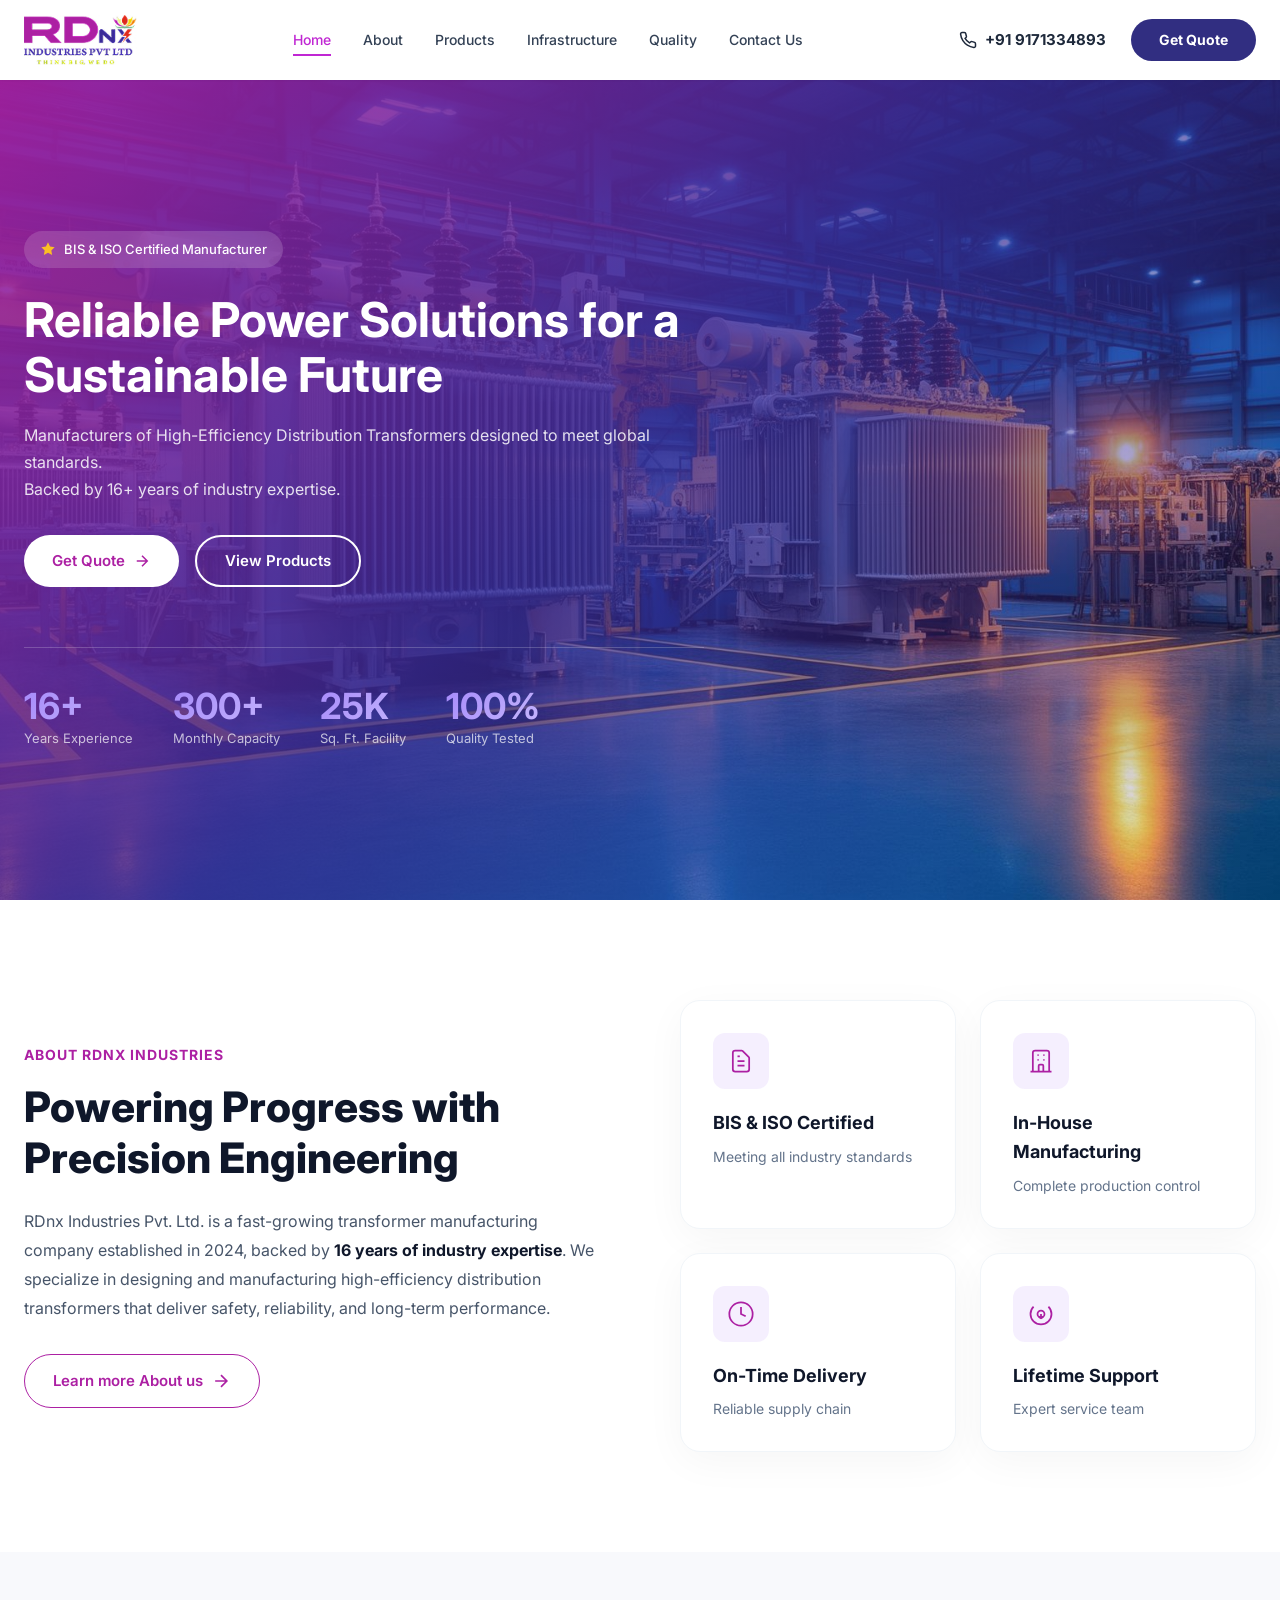
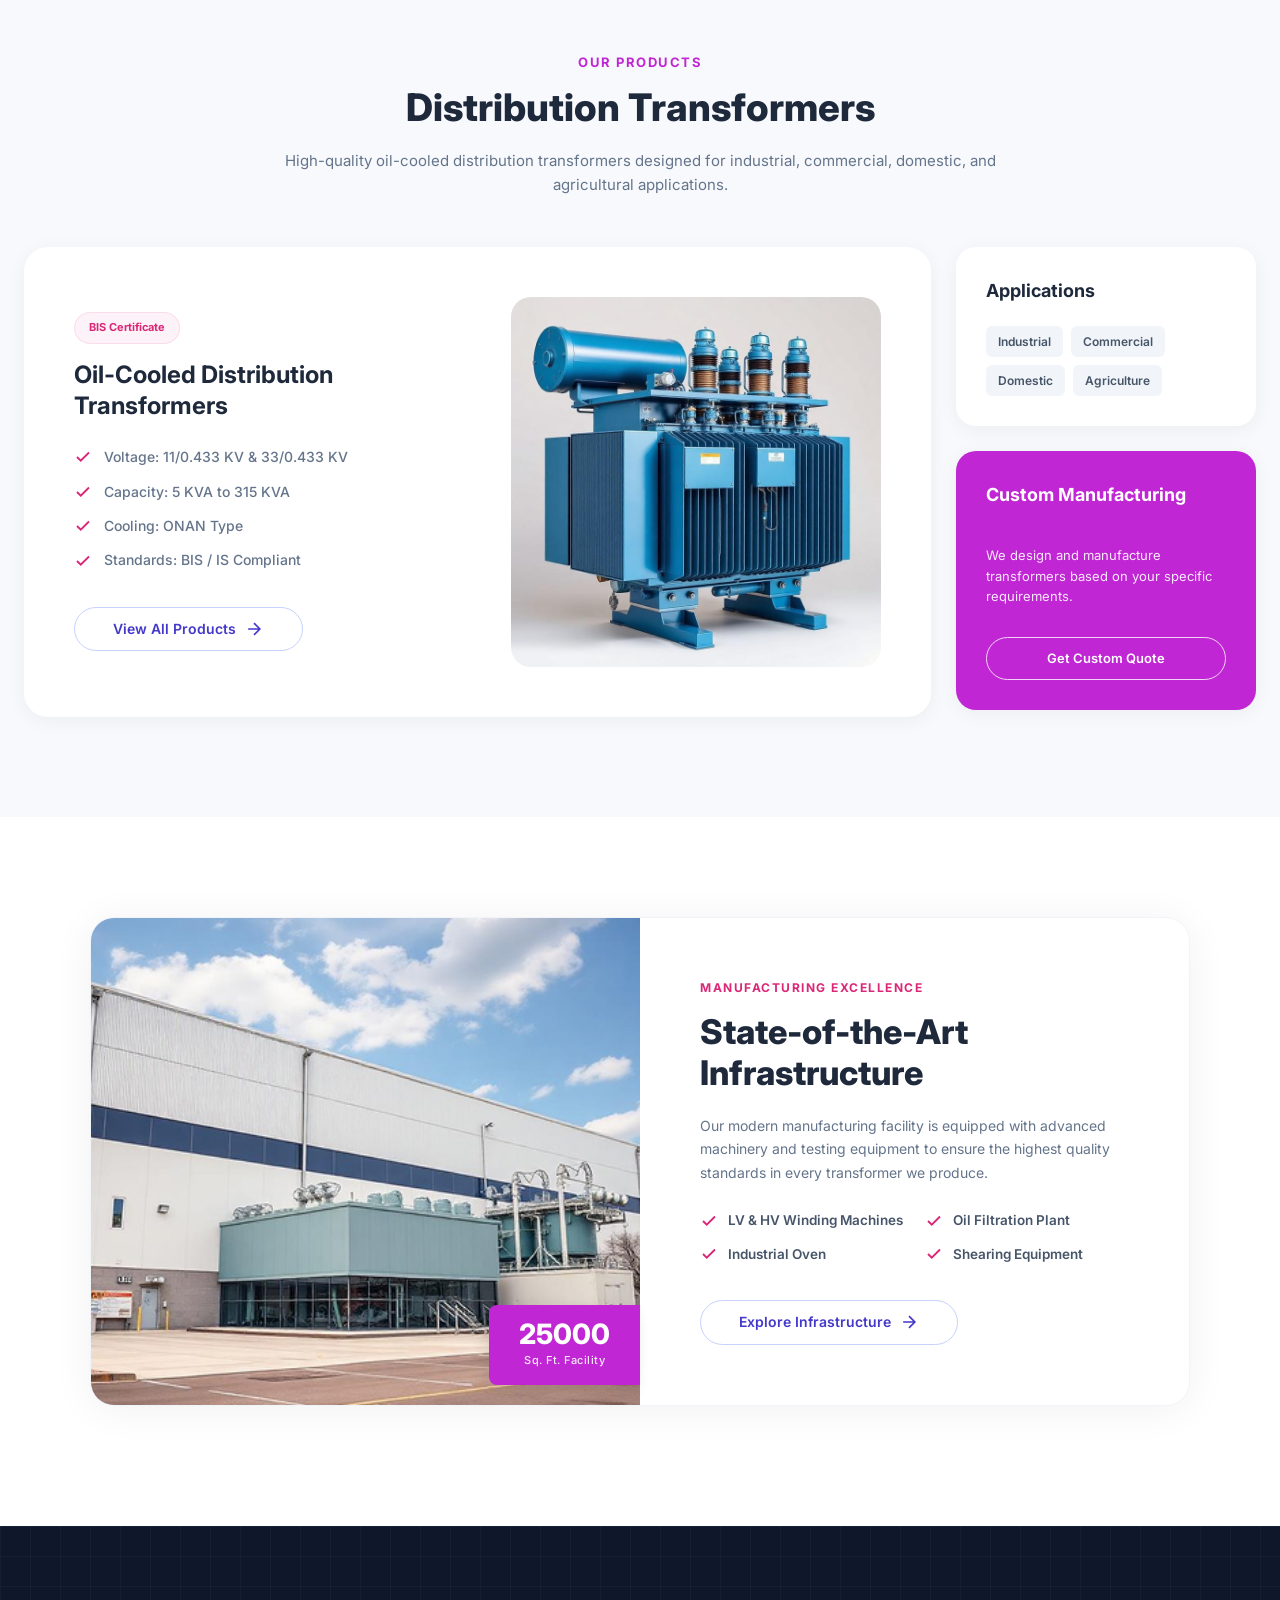
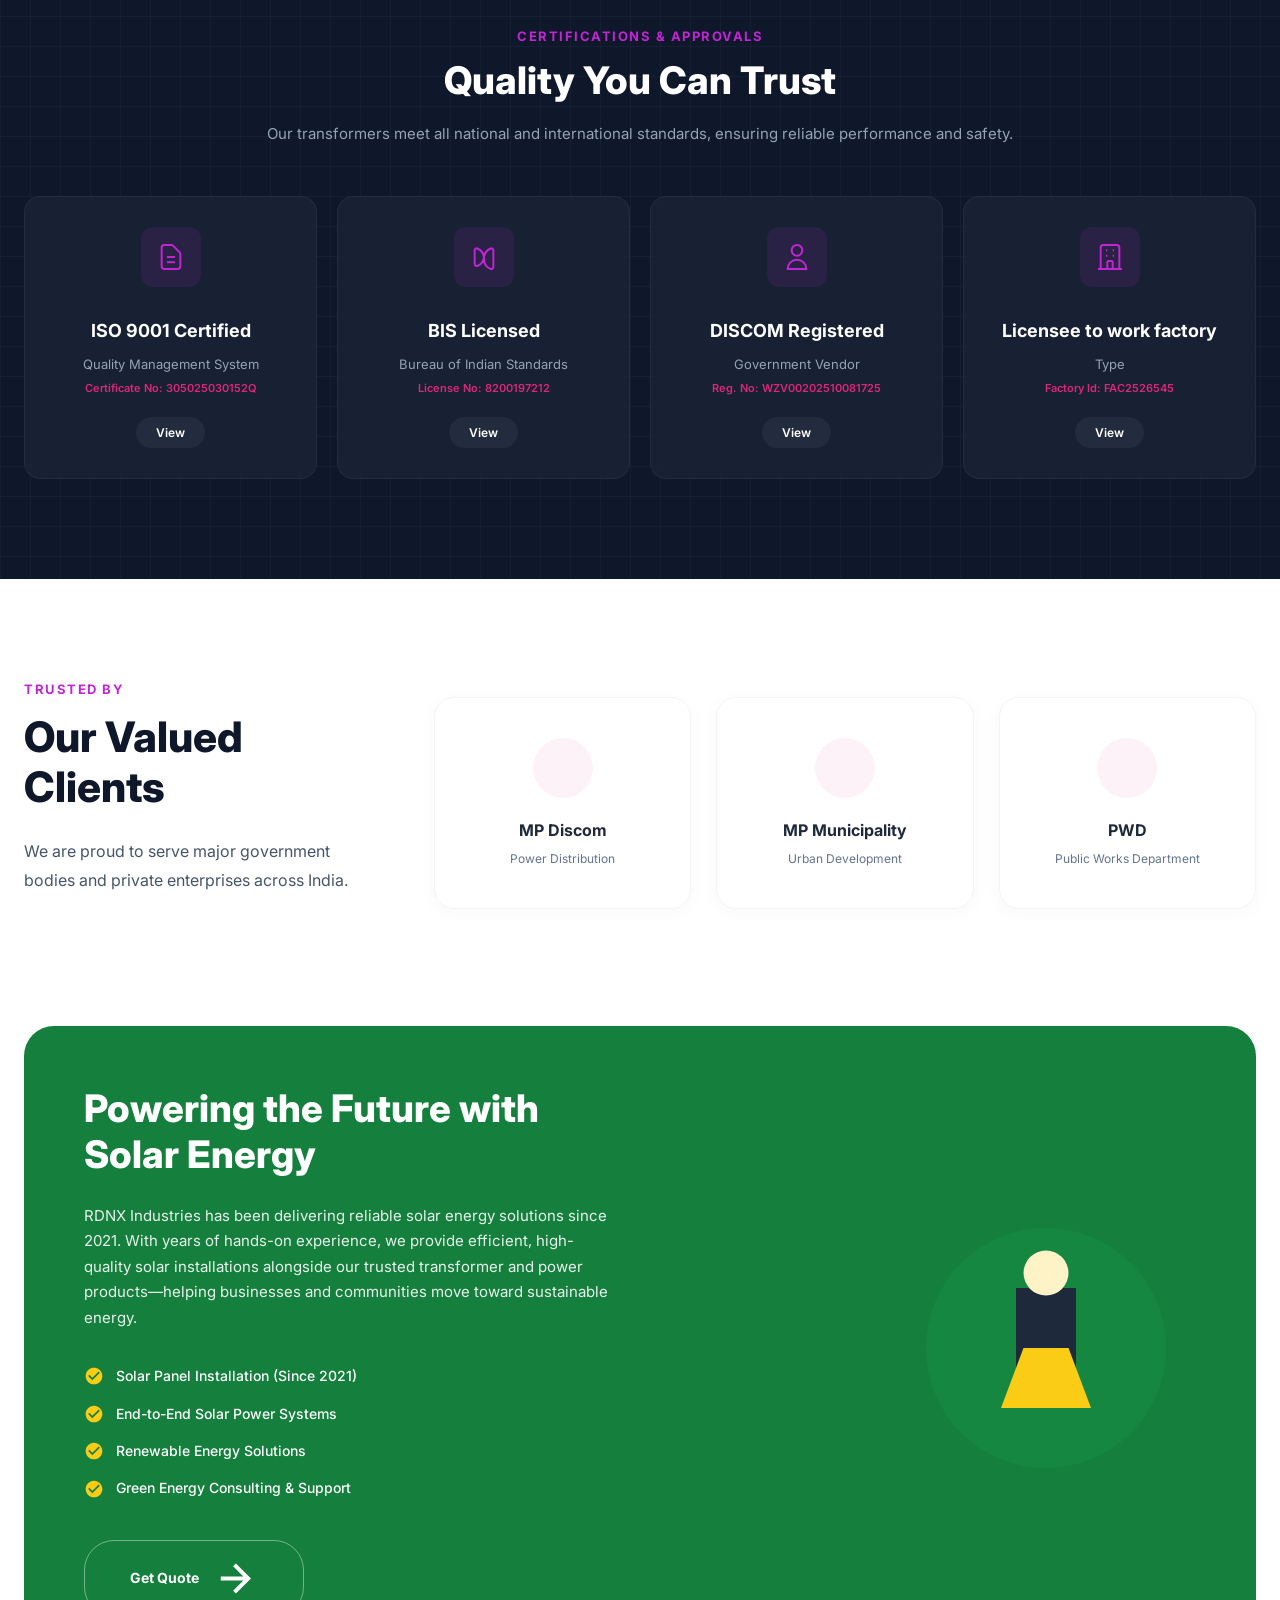
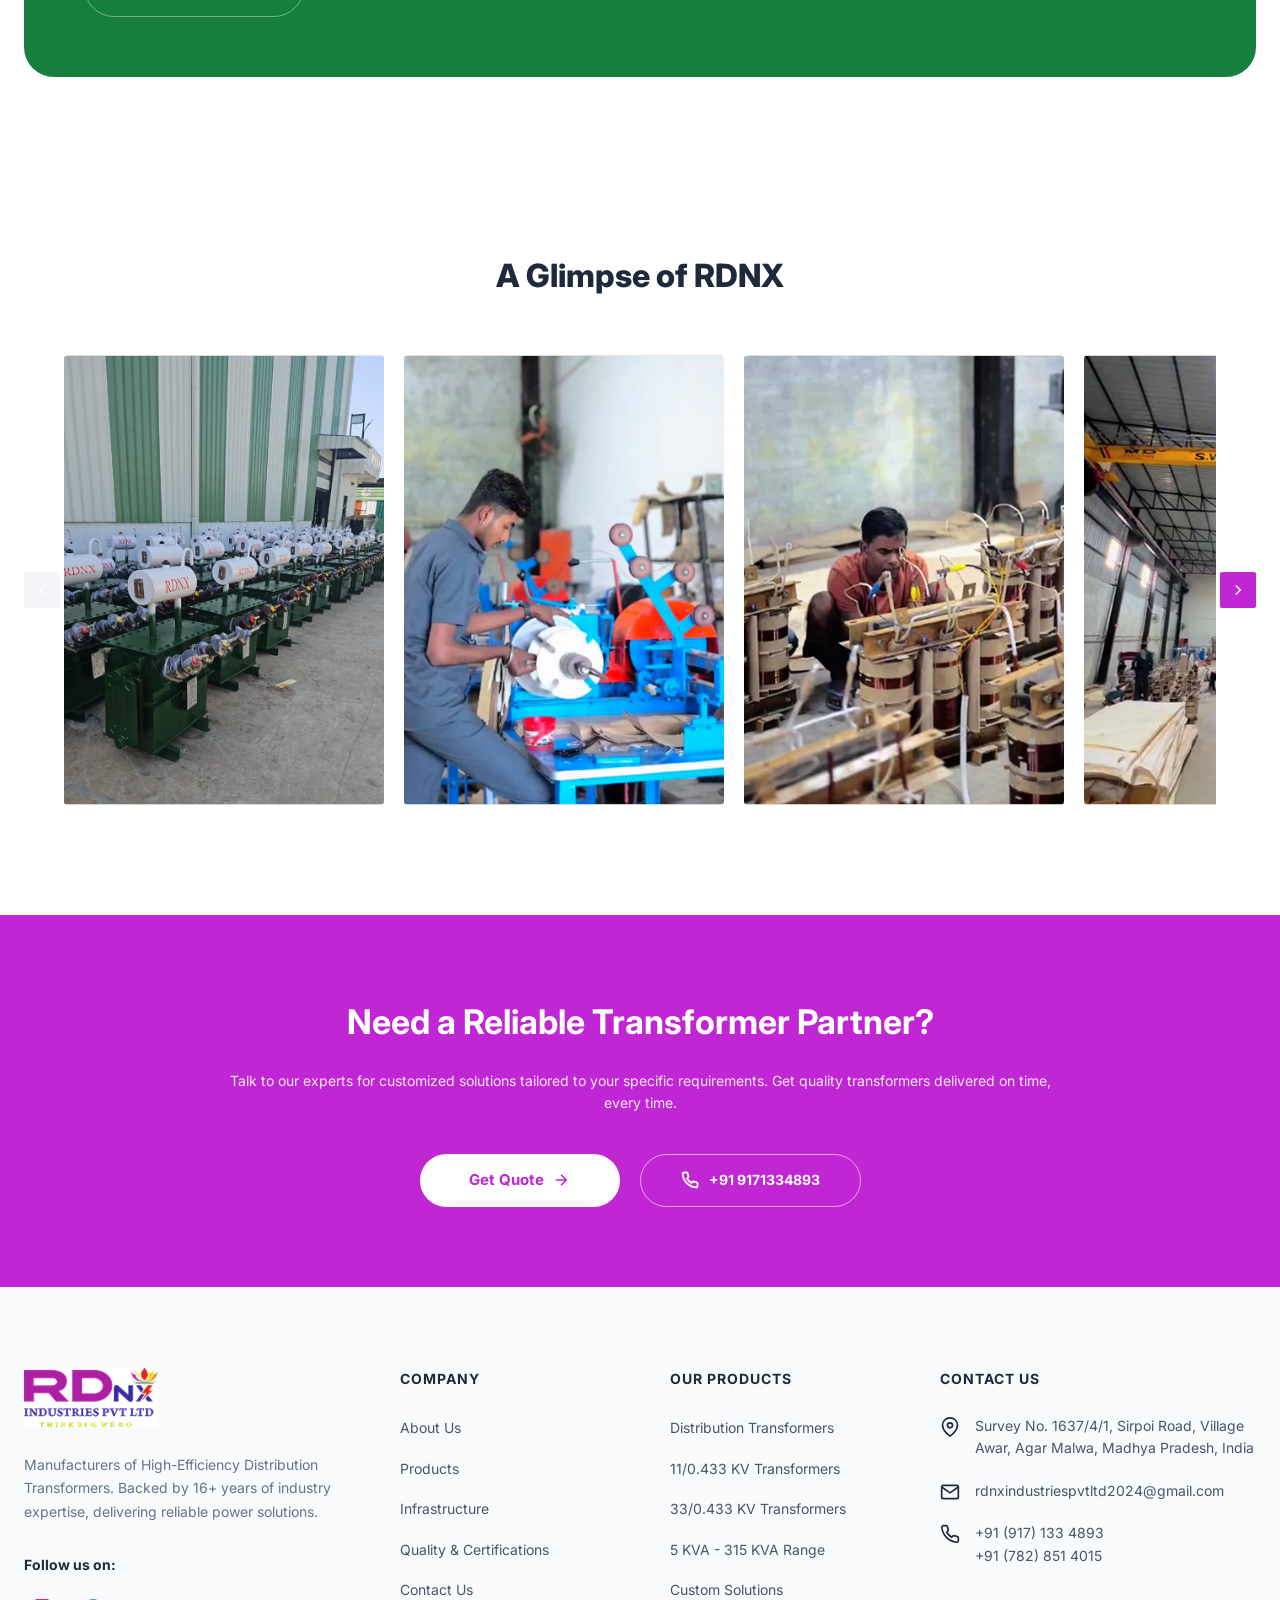
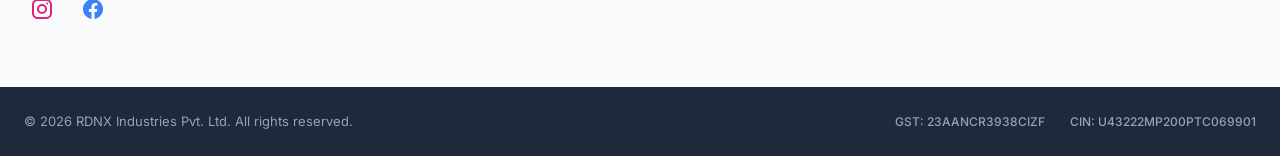
==== index.html @ 310e3140 "feat: Add initial website structure including core pages, styling, scripting, and media assets." ====
<!DOCTYPE html>
<html lang="en">

<head>
    <meta charset="UTF-8">
    <meta name="viewport" content="width=device-width, initial-scale=1.0">

    <!-- Primary Meta Tags -->
    <title>RDNX Industries | High-Efficiency Distribution Transformers Manufacturer</title>
    <meta name="title" content="RDNX Industries | High-Efficiency Distribution Transformers Manufacturer">
    <meta name="description"
        content="RDNX Industries Pvt. Ltd. is a leading manufacturer of high-efficiency distribution transformers in Agar Malwa, MP. Reliable power solutions for a sustainable future.">
    <meta name="keywords"
        content="RDNX Industries, Transformers, Distribution Transformers, Agar Malwa, Madhya Pradesh, Power Solutions, Electrical Transformers, BIS Certified Transformers, ISO 9001 Certified, Transformer Manufacturer India">
    <link rel="canonical" href="https://rdnxindustries.com/index.html">

    <!-- Open Graph / Facebook -->
    <meta property="og:type" content="website">
    <meta property="og:url" content="https://rdnxindustries.com/index.html">
    <meta property="og:title" content="RDNX Industries | High-Efficiency Distribution Transformers Manufacturer">
    <meta property="og:description"
        content="Manufacturers of safe, efficient, and dependable distribution transformers. 16+ years of industry expertise.">
    <meta property="og:image" content="https://rdnxindustries.com/public/image%2014.jpg">

    <!-- Twitter -->
    <meta property="twitter:card" content="summary_large_image">
    <meta property="twitter:url" content="https://rdnxindustries.com/index.html">
    <meta property="twitter:title" content="RDNX Industries | High-Efficiency Distribution Transformers Manufacturer">
    <meta property="twitter:description"
        content="Reliable power solutions for a sustainable future. transformer manufacturing experts.">
    <meta property="twitter:image" content="https://rdnxindustries.com/public/image%2014.jpg">

    <!-- Favicon -->
    <link rel="icon" type="image/png" href="/public/favicon/favicon-96x96.png" sizes="96x96" />
    <link rel="icon" type="image/svg+xml" href="/public/favicon/favicon.svg" />
    <link rel="shortcut icon" href="/public/favicon/favicon.ico" />
    <link rel="apple-touch-icon" sizes="180x180" href="/public/favicon/apple-touch-icon.png" />
    <meta name="apple-mobile-web-app-title" content="RDNX" />
    <link rel="manifest" href="/public/favicon/site.webmanifest" />

    <link rel="stylesheet" href="styles.css">
    <link rel="preconnect" href="https://fonts.googleapis.com">
    <link rel="preconnect" href="https://fonts.gstatic.com" crossorigin>
    <link href="https://fonts.googleapis.com/css2?family=Inter:wght@400;500;600;700;800&display=swap" rel="stylesheet">
</head>

<body>
    <!-- Header / Navigation -->
    <header class="header">
        <div class="container header-container">
            <a href="index.html" class="logo">
                <img src="/public/image 14.jpg" alt="RDNX Industries Logo" class="logo-img">
            </a>

            <nav class="nav" id="mainNav">
                <ul class="nav-list">
                    <li><a href="index.html" class="nav-link active">Home</a></li>
                    <li><a href="about.html" class="nav-link">About</a></li>
                    <li><a href="products.html" class="nav-link">Products</a></li>
                    <li><a href="infrastructure.html" class="nav-link">Infrastructure</a></li>
                    <li><a href="quality.html" class="nav-link">Quality</a></li>
                    <li><a href="contact.html" class="nav-link">Contact Us</a></li>
                </ul>
                <div class="mobile-menu-footer">
                    <a href="tel:+919171334893" class="mobile-phone-link">
                        <svg class="phone-icon" viewBox="0 0 24 24" fill="none" stroke="currentColor" stroke-width="2">
                            <path
                                d="M22 16.92v3a2 2 0 0 1-2.18 2 19.79 19.79 0 0 1-8.63-3.07 19.5 19.5 0 0 1-6-6 19.79 19.79 0 0 1-3.07-8.67A2 2 0 0 1 4.11 2h3a2 2 0 0 1 2 1.72 12.84 12.84 0 0 0 .7 2.81 2 2 0 0 1-.45 2.11L8.09 9.91a16 16 0 0 0 6 6l1.27-1.27a2 2 0 0 1 2.11-.45 12.84 12.84 0 0 0 2.81.7A2 2 0 0 1 22 16.92z" />
                        </svg>
                        +91 9171334893
                    </a>
                    <a href="contact.html" class="mobile-quote-btn">Get Quote</a>
                </div>
            </nav>

            <div class="header-actions">
                <a href="tel:+919171334893" class="phone-link">
                    <svg class="phone-icon" viewBox="0 0 24 24" fill="none" stroke="currentColor" stroke-width="2">
                        <path
                            d="M22 16.92v3a2 2 0 0 1-2.18 2 19.79 19.79 0 0 1-8.63-3.07 19.5 19.5 0 0 1-6-6 19.79 19.79 0 0 1-3.07-8.67A2 2 0 0 1 4.11 2h3a2 2 0 0 1 2 1.72 12.84 12.84 0 0 0 .7 2.81 2 2 0 0 1-.45 2.11L8.09 9.91a16 16 0 0 0 6 6l1.27-1.27a2 2 0 0 1 2.11-.45 12.84 12.84 0 0 0 2.81.7A2 2 0 0 1 22 16.92z" />
                    </svg>
                    +91 9171334893
                </a>
                <a href="contact.html" class="btn btn-primary">Get Quote</a>
            </div>

            <button class="mobile-menu-toggle" id="mobileMenuToggle" aria-label="Toggle menu">
                <span class="hamburger-line"></span>
                <span class="hamburger-line"></span>
                <span class="hamburger-line"></span>
            </button>
        </div>
    </header>

    <!-- Hero Section -->
    <section class="hero">
        <div class="hero-bg">
            <img src="/public/image 1.jpg" alt="Industrial power transformers" class="hero-bg-image">
            <div class="hero-overlay"></div>
        </div>

        <div class="container hero-container">
            <div class="hero-content">
                <div class="hero-badge">
                    <svg class="badge-icon" viewBox="0 0 24 24" fill="currentColor">
                        <path
                            d="M12 2L15.09 8.26L22 9.27L17 14.14L18.18 21.02L12 17.77L5.82 21.02L7 14.14L2 9.27L8.91 8.26L12 2Z" />
                    </svg>
                    BIS & ISO Certified Manufacturer
                </div>

                <h1 class="hero-title">
                    Reliable Power Solutions for a<br>
                    <span class="hero-title-highlight">Sustainable Future</span>
                </h1>

                <p class="hero-description">
                    Manufacturers of High-Efficiency Distribution Transformers designed to meet global standards.<br>
                    Backed by 16+ years of industry expertise.
                </p>

                <div class="hero-cta">
                    <a href="contact.html" class="btn btn-cta-primary">
                        Get Quote
                        <svg class="btn-arrow" viewBox="0 0 24 24" fill="none" stroke="currentColor" stroke-width="2">
                            <path d="M5 12h14M12 5l7 7-7 7" />
                        </svg>
                    </a>
                    <a href="#" class="btn btn-cta-secondary">View Products</a>
                </div>

                <div class="hero-stats">
                    <div class="stat-item">
                        <span class="stat-number">16+</span>
                        <span class="stat-label">Years Experience</span>
                    </div>
                    <div class="stat-item">
                        <span class="stat-number">300+</span>
                        <span class="stat-label">Monthly Capacity</span>
                    </div>
                    <div class="stat-item">
                        <span class="stat-number">25K</span>
                        <span class="stat-label">Sq. Ft. Facility</span>
                    </div>
                    <div class="stat-item">
                        <span class="stat-number">100%</span>
                        <span class="stat-label">Quality Tested</span>
                    </div>
                </div>
            </div>
        </div>
    </section>

    <!-- About Section -->
    <section class="about" id="about">
        <div class="container about-container">
            <div class="about-content">
                <span class="about-label">ABOUT RDNX INDUSTRIES</span>
                <h2 class="about-title">Powering Progress with<br>Precision Engineering</h2>
                <p class="about-description">
                    RDnx Industries Pvt. Ltd. is a fast-growing transformer manufacturing
                    company established in 2024, backed by <strong>16 years of industry expertise</strong>.
                    We specialize in designing and manufacturing high-efficiency distribution
                    transformers that deliver safety, reliability, and long-term performance.
                </p>
                <a href="#" class="btn btn-about">
                    Learn more About us
                    <svg class="btn-arrow" viewBox="0 0 24 24" fill="none" stroke="currentColor" stroke-width="2">
                        <path d="M5 12h14M12 5l7 7-7 7" />
                    </svg>
                </a>
            </div>

            <div class="about-features">
                <div class="feature-card">
                    <div class="feature-icon">
                        <svg viewBox="0 0 24 24" fill="none" stroke="currentColor" stroke-width="1.5">
                            <path
                                d="M9 12h6m-6 4h6m2 5H7a2 2 0 01-2-2V5a2 2 0 012-2h5.586a1 1 0 01.707.293l5.414 5.414a1 1 0 01.293.707V19a2 2 0 01-2 2z" />
                            <path d="M9 8h2" />
                        </svg>
                    </div>
                    <div class="feature-content">
                        <h3 class="feature-title">BIS & ISO Certified</h3>
                        <p class="feature-text">Meeting all industry standards</p>
                    </div>
                </div>

                <div class="feature-card">
                    <div class="feature-icon">
                        <svg viewBox="0 0 24 24" fill="none" stroke="currentColor" stroke-width="1.5">
                            <path
                                d="M19 21V5a2 2 0 00-2-2H7a2 2 0 00-2 2v16m14 0h2m-2 0h-5m-9 0H3m2 0h5M9 7h1m-1 4h1m4-4h1m-1 4h1m-5 10v-5a1 1 0 011-1h2a1 1 0 011 1v5m-4 0h4" />
                        </svg>
                    </div>
                    <div class="feature-content">
                        <h3 class="feature-title">In-House Manufacturing</h3>
                        <p class="feature-text">Complete production control</p>
                    </div>
                </div>

                <div class="feature-card">
                    <div class="feature-icon">
                        <svg viewBox="0 0 24 24" fill="none" stroke="currentColor" stroke-width="1.5">
                            <circle cx="12" cy="12" r="10" />
                            <path d="M12 6v6l4 2" />
                        </svg>
                    </div>
                    <div class="feature-content">
                        <h3 class="feature-title">On-Time Delivery</h3>
                        <p class="feature-text">Reliable supply chain</p>
                    </div>
                </div>

                <div class="feature-card">
                    <div class="feature-icon">
                        <svg viewBox="0 0 24 24" fill="none" stroke="currentColor" stroke-width="1.5">
                            <path d="M18.364 5.636a9 9 0 11-12.728 0M12 12v4m0 0l-2-2m2 2l2-2" />
                            <circle cx="12" cy="12" r="3" />
                        </svg>
                    </div>
                    <div class="feature-content">
                        <h3 class="feature-title">Lifetime Support</h3>
                        <p class="feature-text">Expert service team</p>
                    </div>
                </div>
            </div>
        </div>
    </section>

    <!-- Products Section -->
    <section class="products" id="products">
        <div class="container">
            <div class="section-header text-center">
                <span class="section-subtitle">OUR PRODUCTS</span>
                <h2 class="section-title">Distribution Transformers</h2>
                <p class="section-description">High-quality oil-cooled distribution transformers designed for
                    industrial, commercial, domestic, and agricultural applications.</p>
            </div>

            <div class="products-grid">
                <div class="product-main-card">
                    <div class="product-info">
                        <span class="badge badge-purple">BIS Certificate</span>
                        <h3 class="product-title">Oil-Cooled Distribution Transformers</h3>
                        <ul class="product-specs">
                            <li>
                                <svg class="check-icon" viewBox="0 0 24 24" fill="none" stroke="currentColor"
                                    stroke-width="2.5">
                                    <polyline points="20 6 9 17 4 12"></polyline>
                                </svg>
                                Voltage: 11/0.433 KV & 33/0.433 KV
                            </li>
                            <li>
                                <svg class="check-icon" viewBox="0 0 24 24" fill="none" stroke="currentColor"
                                    stroke-width="2.5">
                                    <polyline points="20 6 9 17 4 12"></polyline>
                                </svg>
                                Capacity: 5 KVA to 315 KVA
                            </li>
                            <li>
                                <svg class="check-icon" viewBox="0 0 24 24" fill="none" stroke="currentColor"
                                    stroke-width="2.5">
                                    <polyline points="20 6 9 17 4 12"></polyline>
                                </svg>
                                Cooling: ONAN Type
                            </li>
                            <li>
                                <svg class="check-icon" viewBox="0 0 24 24" fill="none" stroke="currentColor"
                                    stroke-width="2.5">
                                    <polyline points="20 6 9 17 4 12"></polyline>
                                </svg>
                                Standards: BIS / IS Compliant
                            </li>
                        </ul>
                        <a href="#" class="btn btn-outline-primary">
                            View All Products
                            <svg class="btn-arrow" viewBox="0 0 24 24" fill="none" stroke="currentColor"
                                stroke-width="2">
                                <path d="M5 12h14M12 5l7 7-7 7" />
                            </svg>
                        </a>
                    </div>
                    <div class="product-image">
                        <img src="/public/image 4.jpg" alt="Oil-Cooled Distribution Transformer">
                    </div>
                </div>

                <div class="products-sidebar">
                    <div class="sidebar-card applications-card">
                        <h4 class="sidebar-title">Applications</h4>
                        <div class="tags-cloud">
                            <span class="tag">Industrial</span>
                            <span class="tag">Commercial</span>
                            <span class="tag">Domestic</span>
                            <span class="tag">Agriculture</span>
                        </div>
                    </div>

                    <div class="sidebar-card custom-card">
                        <h4 class="sidebar-title white">Custom Manufacturing</h4>
                        <p class="sidebar-text">We design and manufacture transformers based on your specific
                            requirements.</p>
                        <a href="#" class="btn btn-secondary-white">Get Custom Quote</a>
                    </div>
                </div>
            </div>
        </div>
    </section>

    <!-- Infrastructure Section -->
    <section class="infrastructure" id="infrastructure">
        <div class="container">
            <div class="infra-card">
                <div class="infra-image-box">
                    <img src="/public/image 18.jpg" alt="RDNX Industries Facility" class="infra-img">
                    <div class="infra-badge">
                        <span class="infra-number">25000</span>
                        <span class="infra-unit">Sq. Ft. Facility</span>
                    </div>
                </div>

                <div class="infra-content">
                    <span class="section-subtitle">MANUFACTURING EXCELLENCE</span>
                    <h2 class="section-title">State-of-the-Art Infrastructure</h2>
                    <p class="section-description">Our modern manufacturing facility is equipped with advanced machinery
                        and testing equipment to ensure the highest quality standards in every transformer we produce.
                    </p>

                    <div class="infra-features">
                        <div class="infra-feature-item">
                            <svg class="check-icon" viewBox="0 0 24 24" fill="none" stroke="currentColor"
                                stroke-width="2.5">
                                <polyline points="20 6 9 17 4 12"></polyline>
                            </svg>
                            LV & HV Winding Machines
                        </div>
                        <div class="infra-feature-item">
                            <svg class="check-icon" viewBox="0 0 24 24" fill="none" stroke="currentColor"
                                stroke-width="2.5">
                                <polyline points="20 6 9 17 4 12"></polyline>
                            </svg>
                            Oil Filtration Plant
                        </div>
                        <div class="infra-feature-item">
                            <svg class="check-icon" viewBox="0 0 24 24" fill="none" stroke="currentColor"
                                stroke-width="2.5">
                                <polyline points="20 6 9 17 4 12"></polyline>
                            </svg>
                            Industrial Oven
                        </div>
                        <div class="infra-feature-item">
                            <svg class="check-icon" viewBox="0 0 24 24" fill="none" stroke="currentColor"
                                stroke-width="2.5">
                                <polyline points="20 6 9 17 4 12"></polyline>
                            </svg>
                            Shearing Equipment
                        </div>
                    </div>

                    <a href="#" class="btn btn-outline-primary">
                        Explore Infrastructure
                        <svg class="btn-arrow" viewBox="0 0 24 24" fill="none" stroke="currentColor" stroke-width="2">
                            <path d="M5 12h14M12 5l7 7-7 7" />
                        </svg>
                    </a>
                </div>
            </div>
        </div>
    </section>

    <!-- Certifications Section -->
    <section class="certifications" id="quality">
        <div class="container">
            <div class="section-header text-center contrast">
                <span class="section-subtitle magenta">CERTIFICATIONS & APPROVALS</span>
                <h2 class="section-title white">Quality You Can Trust</h2>
                <p class="section-description gray">Our transformers meet all national and international standards,
                    ensuring reliable performance and safety.</p>
            </div>

            <div class="certs-grid">
                <div class="cert-card">
                    <div class="cert-icon-box">
                        <svg viewBox="0 0 24 24" fill="none" stroke="currentColor" stroke-width="1.5">
                            <path
                                d="M9 12h6m-6 4h6m2 5H7a2 2 0 01-2-2V5a2 2 0 012-2h5.586a1 1 0 01.707.293l5.414 5.414a1 1 0 01.293.707V19a2 2 0 01-2 2z" />
                        </svg>
                    </div>
                    <h3 class="cert-title">ISO 9001 Certified</h3>
                    <p class="cert-subtitle">Quality Management System</p>
                    <p class="cert-info">Certificate No: 305025030152Q</p>
                    <a href="#" class="btn-view-mini">View</a>
                </div>

                <div class="cert-card">
                    <div class="cert-icon-box">
                        <svg viewBox="0 0 24 24" fill="none" stroke="currentColor" stroke-width="1.5">
                            <path
                                d="M12 11c0 3.517-2.109 6.541-5.074 7.71a1.497 1.497 0 01-1.926-1.423V7.01a1.5 1.5 0 011.926-1.422C9.89 6.759 12 9.783 12 13.3zM12 13.3c0 3.517 2.109 6.541 5.074 7.71a1.497 1.497 0 001.926-1.423V7.01a1.5 1.5 0 00-1.926-1.422C14.11 6.759 12 9.783 12 13.3z" />
                        </svg>
                    </div>
                    <h3 class="cert-title">BIS Licensed</h3>
                    <p class="cert-subtitle">Bureau of Indian Standards</p>
                    <p class="cert-info">License No: 8200197212</p>
                    <a href="#" class="btn-view-mini">View</a>
                </div>

                <div class="cert-card">
                    <div class="cert-icon-box">
                        <svg viewBox="0 0 24 24" fill="none" stroke="currentColor" stroke-width="1.5">
                            <path d="M16 7a4 4 0 11-8 0 4 4 0 018 0zM12 14a7 7 0 00-7 7h14a7 7 0 00-7-7z" />
                        </svg>
                    </div>
                    <h3 class="cert-title">DISCOM Registered</h3>
                    <p class="cert-subtitle">Government Vendor</p>
                    <p class="cert-info">Reg. No: WZV00202510081725</p>
                    <a href="#" class="btn-view-mini">View</a>
                </div>

                <div class="cert-card">
                    <div class="cert-icon-box">
                        <svg viewBox="0 0 24 24" fill="none" stroke="currentColor" stroke-width="1.5">
                            <path
                                d="M19 21V5a2 2 0 00-2-2H7a2 2 0 00-2 2v16m14 0h2m-2 0h-5m-9 0H3m2 0h5M9 7h1m-1 4h1m4-4h1m-1 4h1m-5 10v-5a1 1 0 011-1h2a1 1 0 011 1v5m-4 0h4" />
                        </svg>
                    </div>
                    <h3 class="cert-title">Licensee to work factory</h3>
                    <p class="cert-subtitle">Type</p>
                    <p class="cert-info">Factory Id: FAC2526545</p>
                    <a href="#" class="btn-view-mini">View</a>
                </div>
            </div>
        </div>
    </section>

    <!-- Clients Section -->
    <section class="clients" id="clients">
        <div class="container">
            <div class="clients-layout">
                <div class="clients-info">
                    <span class="section-subtitle magenta">TRUSTED BY</span>
                    <h2 class="about-title">Our Valued Clients</h2>
                    <p class="about-description">We are proud to serve major government bodies and private enterprises
                        across India.</p>
                </div>

                <div class="clients-grid">
                    <div class="client-card">
                        <div class="client-logo-placeholder"></div>
                        <h4 class="client-name">MP Discom</h4>
                        <p class="client-desc">Power Distribution</p>
                    </div>
                    <div class="client-card">
                        <div class="client-logo-placeholder"></div>
                        <h4 class="client-name">MP Municipality</h4>
                        <p class="client-desc">Urban Development</p>
                    </div>
                    <div class="client-card">
                        <div class="client-logo-placeholder"></div>
                        <h4 class="client-name">PWD</h4>
                        <p class="client-desc">Public Works Department</p>
                    </div>
                </div>
            </div>
        </div>
    </section>

    <!-- Solar Energy Section -->
    <section class="solar-energy" id="solar">
        <div class="container">
            <div class="solar-card">
                <div class="solar-content">
                    <h2 class="solar-title">Powering the Future with Solar Energy</h2>
                    <p class="solar-description">RDNX Industries has been delivering reliable solar energy solutions
                        since 2021. With years of hands-on experience, we provide efficient, high-quality solar
                        installations alongside our trusted transformer and power products—helping businesses and
                        communities move toward sustainable energy.</p>

                    <ul class="solar-features">
                        <li>
                            <svg class="solar-check" viewBox="0 0 24 24" fill="currentColor">
                                <path
                                    d="M12 2C6.48 2 2 6.48 2 12s4.48 10 10 10 10-4.48 10-10S17.52 2 12 2zm-2 15l-5-5 1.41-1.41L10 14.17l7.59-7.59L19 8l-9 9z" />
                            </svg>
                            Solar Panel Installation (Since 2021)
                        </li>
                        <li>
                            <svg class="solar-check" viewBox="0 0 24 24" fill="currentColor">
                                <path
                                    d="M12 2C6.48 2 2 6.48 2 12s4.48 10 10 10 10-4.48 10-10S17.52 2 12 2zm-2 15l-5-5 1.41-1.41L10 14.17l7.59-7.59L19 8l-9 9z" />
                            </svg>
                            End-to-End Solar Power Systems
                        </li>
                        <li>
                            <svg class="solar-check" viewBox="0 0 24 24" fill="currentColor">
                                <path
                                    d="M12 2C6.48 2 2 6.48 2 12s4.48 10 10 10 10-4.48 10-10S17.52 2 12 2zm-2 15l-5-5 1.41-1.41L10 14.17l7.59-7.59L19 8l-9 9z" />
                            </svg>
                            Renewable Energy Solutions
                        </li>
                        <li>
                            <svg class="solar-check" viewBox="0 0 24 24" fill="currentColor">
                                <path
                                    d="M12 2C6.48 2 2 6.48 2 12s4.48 10 10 10 10-4.48 10-10S17.52 2 12 2zm-2 15l-5-5 1.41-1.41L10 14.17l7.59-7.59L19 8l-9 9z" />
                            </svg>
                            Green Energy Consulting & Support
                        </li>
                    </ul>

                    <a href="#" class="btn btn-solar">
                        Get Quote
                        <svg class="btn-arrow" viewBox="0 0 24 24" fill="none" stroke="currentColor" stroke-width="2">
                            <path d="M5 12h14M12 5l7 7-7 7" />
                        </svg>
                    </a>
                </div>

                <div class="solar-illustration">
                    <div class="solar-canvas">
                        <!-- Custom illustration logic or image -->
                        <div class="worker-graphic">
                            <!-- SVG placeholder for worker -->
                            <svg viewBox="0 0 200 200" class="worker-svg-full">
                                <circle cx="100" cy="100" r="80" fill="#22c55e" opacity="0.1" />
                                <rect x="80" y="60" width="40" height="80" fill="#1e293b" />
                                <circle cx="100" cy="50" r="15" fill="#fef3c7" />
                                <path d="M70,140 L130,140 L115,100 L85,100 Z" fill="#facc15" />
                            </svg>
                        </div>
                    </div>
                </div>
            </div>
        </div>
    </section>

    <!-- Gallery Section -->
    <section class="gallery" id="infrastructure">
        <div class="container">
            <div class="section-header text-center">
                <h2 class="section-title">A Glimpse of RDNX</h2>
            </div>

            <div class="gallery-wrapper">
                <button class="gallery-ctrl prev" aria-label="Previous">
                    <svg viewBox="0 0 24 24" fill="none" stroke="currentColor" stroke-width="2">
                        <path d="M15 18l-6-6 6-6" />
                    </svg>
                </button>

                <div class="gallery-track">
                    <div class="gallery-item">
                        <img src="/public/img 01.jpg" alt="Transformer Workshop">
                    </div>
                    <div class="gallery-item">
                        <img src="/public/img 02.jpg" alt="Winding Process">
                    </div>
                    <div class="gallery-item">
                        <img src="/public/img 03.jpg" alt="Assembly Area">
                    </div>
                    <div class="gallery-item">
                        <img src="/public/img 04.jpg" alt="Testing Facility">
                    </div>
                    <div class="gallery-item">
                        <img src="/public/img 5.jpg" alt="Testing Facility">
                    </div>
                    <div class="gallery-item">
                        <img src="/public/img 6.jpg" alt="Testing Facility">
                    </div>
                    <div class="gallery-item">
                        <img src="/public/img 7.jpg" alt="Testing Facility">
                    </div>
                </div>

                <button class="gallery-ctrl next" aria-label="Next">
                    <svg viewBox="0 0 24 24" fill="none" stroke="currentColor" stroke-width="2">
                        <path d="M9 18l6-6-6-6" />
                    </svg>
                </button>
            </div>
        </div>
    </section>

    <!-- Footer CTA Section -->
    <section class="footer-cta">
        <div class="container text-center">
            <h2 class="cta-title">Need a Reliable Transformer Partner?</h2>
            <p class="cta-description">Talk to our experts for customized solutions tailored to your specific
                requirements. Get quality transformers delivered on time, every time.</p>

            <div class="cta-actions">
                <a href="#" class="btn btn-cta-primary">
                    Get Quote
                    <svg class="btn-arrow" viewBox="0 0 24 24" fill="none" stroke="currentColor" stroke-width="2">
                        <path d="M5 12h14M12 5l7 7-7 7" />
                    </svg>
                </a>
                <a href="tel:+919171334893" class="btn btn-cta-phone">
                    <svg class="phone-icon-mini" viewBox="0 0 24 24" fill="none" stroke="currentColor"
                        stroke-width="2.5">
                        <path
                            d="M22 16.92v3a2 2 0 0 1-2.18 2 19.79 19.79 0 0 1-8.63-3.07 19.5 19.5 0 0 1-6-6 19.79 19.79 0 0 1-3.07-8.67A2 2 0 0 1 4.11 2h3a2 2 0 0 1 2 1.72 12.84 12.84 0 0 0 .7 2.81 2 2 0 0 1-.45 2.11L8.09 9.91a16 16 0 0 0 6 6l1.27-1.27a2 2 0 0 1 2.11-.45 12.84 12.84 0 0 0 2.81.7A2 2 0 0 1 22 16.92z" />
                    </svg>
                    +91 9171334893
                </a>
            </div>
        </div>
    </section>

    <!-- Footer -->
    <footer class="footer">
        <div class="container footer-container">
            <div class="footer-col brand-col">
                <a href="index.html" class="logo footer-logo">
                    <img src="/public/image 14.jpg" alt="RDNX Industries Logo" class="logo-img">
                </a>
                <p class="footer-description">
                    Manufacturers of High-Efficiency Distribution Transformers. Backed by 16+
                    years of industry expertise, delivering reliable power solutions.
                </p>
                <div class="footer-social">
                    <span class="social-label">Follow us on:</span>
                    <div class="social-links">
                        <a href="#" class="social-link" aria-label="Instagram">
                            <svg viewBox="0 0 24 24" fill="currentColor">
                                <path
                                    d="M7.8,2H16.2C19.4,2 22,4.6 22,7.8V16.2C22,19.4 19.4,22 16.2,22H7.8C4.6,22 2,19.4 2,16.2V7.8C2,4.6 4.6,2 7.8,2M7.6,4C5.6,4 4,5.6 4,7.6V16.4C4,18.4 5.6,20 7.6,20H16.4C18.4,20 20,18.4 20,16.4V7.6C20,5.6 18.4,4 16.4,4H7.6M17.2,5.5A1,1 0 0,1 18.2,6.5A1,1 0 0,1 17.2,7.5A1,1 0 0,1 16.2,6.5A1,1 0 0,1 17.2,5.5M12,7A5,5 0 0,1 17,12A5,5 0 0,1 12,17A5,5 0 0,1 7,12A5,5 0 0,1 12,7M12,9A3,3 0 0,0 9,12A3,3 0 0,0 12,15A3,3 0 0,0 15,12A3,3 0 0,0 12,9Z" />
                            </svg>
                        </a>
                        <a href="#" class="social-link" aria-label="Facebook">
                            <svg viewBox="0 0 24 24" fill="currentColor">
                                <path
                                    d="M12 2.04C6.5 2.04 2 6.53 2 12.06C2 17.06 5.66 21.21 10.44 21.96V14.96H7.9V12.06H10.44V9.85C10.44 7.34 11.93 5.96 14.22 5.96C15.31 5.96 16.45 6.15 16.45 6.15V8.62H15.19C13.95 8.62 13.56 9.39 13.56 10.18V12.06H16.34L15.89 14.96H13.56V21.96C18.34 21.21 22 17.06 22 12.06C22 6.53 17.5 2.04 12 2.04Z" />
                            </svg>
                        </a>
                    </div>
                </div>
            </div>

            <div class="footer-col links-col">
                <h4 class="footer-title">COMPANY</h4>
                <ul class="footer-links">
                    <li><a href="about.html">About Us</a></li>
                    <li><a href="index.html#products">Products</a></li>
                    <li><a href="infrastructure.html">Infrastructure</a></li>
                    <li><a href="quality.html">Quality & Certifications</a></li>
                    <li><a href="contact.html">Contact Us</a></li>
                </ul>
            </div>

            <div class="footer-col links-col">
                <h4 class="footer-title">OUR PRODUCTS</h4>
                <ul class="footer-links">
                    <li><a href="products.html">Distribution Transformers</a></li>
                    <li><a href="products.html">11/0.433 KV Transformers</a></li>
                    <li><a href="products.html">33/0.433 KV Transformers</a></li>
                    <li><a href="products.html">5 KVA - 315 KVA Range</a></li>
                    <li><a href="products.html">Custom Solutions</a></li>
                </ul>
            </div>

            <div class="footer-col contact-col" id="contact">
                <h4 class="footer-title">CONTACT US</h4>
                <div class="footer-contact-items">
                    <div class="contact-item">
                        <svg class="contact-icon" viewBox="0 0 24 24" fill="none" stroke="currentColor"
                            stroke-width="2">
                            <path d="M21 10c0 7-9 13-9 13s-9-6-9-13a9 9 0 0118 0z" />
                            <circle cx="12" cy="10" r="3" />
                        </svg>
                        <p>Survey No. 1637/4/1, Sirpoi Road, Village Awar, Agar Malwa, Madhya Pradesh, India</p>
                    </div>
                    <div class="contact-item">
                        <svg class="contact-icon" viewBox="0 0 24 24" fill="none" stroke="currentColor"
                            stroke-width="2">
                            <path d="M4 4h16c1.1 0 2 .9 2 2v12c0 1.1-.9 2-2 2H4c-1.1 0-2-.9-2-2V6c0-1.1.9-2 2-2z" />
                            <polyline points="22,6 12,13 2,6" />
                        </svg>
                        <p>rdnxindustriespvtltd2024@gmail.com</p>
                    </div>
                    <div class="contact-item">
                        <svg class="contact-icon" viewBox="0 0 24 24" fill="none" stroke="currentColor"
                            stroke-width="2">
                            <path
                                d="M22 16.92v3a2 2 0 0 1-2.18 2 19.79 19.79 0 0 1-8.63-3.07 19.5 19.5 0 0 1-6-6 19.79 19.79 0 0 1-3.07-8.67A2 2 0 0 1 4.11 2h3a2 2 0 0 1 2 1.72 12.84 12.84 0 0 0 .7 2.81 2 2 0 0 1-.45 2.11L8.09 9.91a16 16 0 0 0 6 6l1.27-1.27a2 2 0 0 1 2.11-.45 12.84 12.84 0 0 0 2.81.7A2 2 0 0 1 22 16.92z" />
                        </svg>
                        <div class="phone-numbers">
                            <p>+91 (917) 133 4893</p>
                            <p>+91 (782) 851 4015</p>
                        </div>
                    </div>
                </div>
            </div>
        </div>

        <div class="sub-footer">
            <div class="container sub-footer-container">
                <p class="copyright">&copy; 2026 RDNX Industries Pvt. Ltd. All rights reserved.</p>
                <div class="registration-info">
                    <span>GST: 23AANCR3938CIZF</span>
                    <span>CIN: U43222MP200PTC069901</span>
                </div>
            </div>
        </div>
    </footer>

    <script src="script.js"></script>
</body>

</html>
---- styles.css ----
/* ===== CSS Variables ===== */
:root {
    --color-primary: #AC20A3;
    --color-primary-dark: #8e1a86;
    --color-primary-light: #c43bb9;
    --color-accent: #3B2B98;
    --color-magenta: #AC20A3;
    --color-magenta-light: rgba(172, 32, 163, 0.05);
    --color-white: #ffffff;
    --color-dark: #0f172a;
    --color-gray-100: #f1f5f9;
    --color-gray-200: #e2e8f0;
    --color-gray-300: #cbd5e1;
    --color-gray-400: #94a3b8;
    --color-gray-500: #64748b;
    --color-gray-600: #475569;
    --color-gray-700: #334155;
    --color-gray-800: #1e293b;
    --color-gray-900: #0f172a;
    
    --gradient-hero: linear-gradient(135deg, rgba(172, 32, 163, 0.95) 0%, rgba(59, 43, 152, 0.8) 50%, transparent 100%);
    --gradient-primary: linear-gradient(135deg, var(--color-primary) 0%, var(--color-accent) 100%);
    
    --font-family: 'Inter', -apple-system, BlinkMacSystemFont, 'Segoe UI', Roboto, sans-serif;
    
    --shadow-sm: 0 1px 2px 0 rgb(0 0 0 / 0.05);
    --shadow-md: 0 4px 6px -1px rgb(0 0 0 / 0.1), 0 2px 4px -2px rgb(0 0 0 / 0.1);
    --shadow-lg: 0 10px 15px -3px rgb(0 0 0 / 0.1), 0 4px 6px -4px rgb(0 0 0 / 0.1);
    --shadow-xl: 0 20px 25px -5px rgb(0 0 0 / 0.1), 0 8px 10px -6px rgb(0 0 0 / 0.1);
    
    --transition-fast: 150ms ease;
    --transition-base: 250ms ease;
    --transition-slow: 350ms ease;
    
    --container-max: 1280px;
    --header-height: 80px;
}

/* ===== Reset & Base ===== */
*,
*::before,
*::after {
    box-sizing: border-box;
    margin: 0;
    padding: 0;
}

html {
    scroll-behavior: smooth;
    -webkit-text-size-adjust: 100%;
}

body {
    font-family: var(--font-family);
    font-size: 16px;
    line-height: 1.6;
    color: var(--color-gray-800);
    background-color: var(--color-white);
    -webkit-font-smoothing: antialiased;
    -moz-osx-font-smoothing: grayscale;
}

a {
    text-decoration: none;
    color: inherit;
    transition: color var(--transition-fast);
}

ul {
    list-style: none;
}

img {
    max-width: 100%;
    height: auto;
    display: block;
}

button {
    font-family: inherit;
    border: none;
    background: none;
    cursor: pointer;
}

/* ===== Utility Classes ===== */
.container {
    width: 100%;
    max-width: var(--container-max);
    margin: 0 auto;
    padding: 0 24px;
}

/* ===== Button Styles ===== */
.btn {
    display: inline-flex;
    align-items: center;
    justify-content: center;
    gap: 8px;
    padding: 12px 24px;
    font-size: 14px;
    font-weight: 600;
    border-radius: 8px;
    transition: all var(--transition-base);
    cursor: pointer;
    white-space: nowrap;
}

.btn-primary {
    background: var(--color-primary);
    color: var(--color-white);
}

.btn-primary:hover {
    background: var(--color-primary-dark);
    transform: translateY(-1px);
    box-shadow: var(--shadow-md);
}

.btn-magenta {
    background-color: #c026d3;
    color: var(--color-white);
    border-radius: 30px;
    font-weight: 700;
}

.btn-magenta:hover {
    background-color: #a21caf;
    transform: translateY(-2px);
    box-shadow: 0 4px 12px rgba(192, 38, 211, 0.2);
}

.btn-outline-magenta {
    background: transparent;
    border: 2px solid #c026d3;
    color: #c026d3;
    border-radius: 30px;
    font-weight: 700;
}

.btn-outline-magenta:hover {
    background-color: #fdf2f8;
    transform: translateY(-2px);
}

.btn-cta-primary {
    background: var(--color-white);
    color: var(--color-primary);
    padding: 14px 28px;
    font-size: 15px;
    border-radius: 30px;
}

.btn-cta-primary:hover {
    background: var(--color-gray-100);
    transform: translateY(-2px);
    box-shadow: var(--shadow-lg);
}

.btn-cta-primary .btn-arrow {
    width: 18px;
    height: 18px;
    transition: transform var(--transition-fast);
}

.btn-cta-primary:hover .btn-arrow {
    transform: translateX(4px);
}

.btn-cta-secondary {
    background: transparent;
    color: var(--color-white);
    border: 2px solid var(--color-white);
    padding: 12px 28px;
    font-size: 15px;
    border-radius: 30px;
}

.btn-cta-secondary:hover {
    background: rgba(255, 255, 255, 0.1);
    transform: translateY(-2px);
}

/* ===== Header Styles ===== */
.header {
    position: fixed;
    top: 0;
    left: 0;
    right: 0;
    z-index: 1000;
    background: var(--color-white);
    box-shadow: var(--shadow-sm);
    height: var(--header-height);
}

.header-container {
    display: flex;
    align-items: center;
    justify-content: space-between;
    height: 100%;
}

/* Logo */
.logo {
    display: flex;
    align-items: center;
}

.logo-img {
    height: 50px;
    width: auto;
    object-fit: contain;
}

.footer-logo .logo-img {
    height: 60px;
}

/* Navigation */
.nav {
    display: flex;
    align-items: center;
}

.nav-list {
    display: flex;
    align-items: center;
    gap: 32px;
}

.nav-link {
    font-size: 14px;
    font-weight: 500;
    color: var(--color-gray-700);
    position: relative;
    padding: 8px 0;
}

.nav-link::after {
    content: '';
    position: absolute;
    bottom: 0;
    left: 0;
    width: 0;
    height: 2px;
    background: var(--color-primary);
    transition: width var(--transition-base);
}

.nav-link:hover,
.nav-link.active {
    color: #c026d3; /* Magenta active state */
}

.nav-link:hover::after,
.nav-link.active::after {
    width: 100%;
    background: #c026d3;
}

/* Header Actions */
.header-actions {
    display: flex;
    align-items: center;
    gap: 25px;
}

.phone-link {
    display: flex;
    align-items: center;
    gap: 8px;
    font-size: 15px;
    font-weight: 700;
    color: #1e293b;
}

.phone-link:hover {
    color: #c026d3;
}

.phone-icon {
    width: 18px;
    height: 18px;
    color: #1e293b;
}

.header .btn-primary {
    background-color: #312e81; /* Dark indigo */
    color: var(--color-white);
    padding: 10px 28px;
    border-radius: 30px; /* Pill shape */
    font-size: 14px;
    font-weight: 700;
}

.header .btn-primary:hover {
    background-color: #1e1b4b;
    transform: translateY(-2px);
    box-shadow: 0 4px 12px rgba(49, 46, 129, 0.2);
}

.mobile-menu-footer {
    display: none;
}

/* Mobile Menu Toggle */
.mobile-menu-toggle {
    display: none;
    flex-direction: column;
    justify-content: center;
    gap: 5px;
    width: 32px;
    height: 32px;
    padding: 4px;
    z-index: 1100;
}

.hamburger-line {
    width: 100%;
    height: 2px;
    background: #1e293b;
    border-radius: 2px;
    transition: all var(--transition-base);
}

.mobile-menu-toggle.active .hamburger-line:nth-child(1) {
    transform: rotate(45deg) translate(5px, 5px);
}

.mobile-menu-toggle.active .hamburger-line:nth-child(2) {
    opacity: 0;
}

.mobile-menu-toggle.active .hamburger-line:nth-child(3) {
    transform: rotate(-45deg) translate(5px, -5px);
}

@media (max-width: 991px) {
    .mobile-menu-toggle { display: flex; }
    .nav {
        position: fixed;
        top: 0;
        right: -100%;
        width: 300px;
        height: 100vh;
        background: var(--color-white);
        padding: 100px 40px 40px;
        box-shadow: -10px 0 30px rgba(0,0,0,0.1);
        transition: right 0.4s ease;
        display: block;
        z-index: 1050;
    }

    .nav.active { right: 0; }

    .nav-list {
        flex-direction: column;
        align-items: flex-start;
        gap: 30px;
    }

    .nav-link { font-size: 18px; font-weight: 700; color: #1e293b; }
    .nav-link.active { color: #c026d3; }

    /* Mobile Menu Actions */
    .mobile-menu-footer {
        margin-top: 50px;
        border-top: 1px solid #f1f5f9;
        padding-top: 40px;
        display: flex;
        flex-direction: column;
        gap: 15px;
    }

    .mobile-phone-link {
        display: flex;
        align-items: center;
        justify-content: center;
        gap: 10px;
        background-color: #fdf2f8;
        color: #1e293b;
        padding: 15px;
        border-radius: 50px;
        font-weight: 700;
        font-size: 15px;
    }

    .mobile-quote-btn {
        background-color: #312e81;
        color: var(--color-white);
        text-align: center;
        padding: 15px;
        border-radius: 50px;
        font-weight: 700;
        font-size: 15px;
    }

    .header-actions { display: none; }
}

/* ===== Hero Section ===== */
.hero {
    position: relative;
    min-height: 100vh;
    display: flex;
    align-items: center;
    padding-top: var(--header-height);
    overflow: hidden;
}

.hero-bg {
    position: absolute;
    inset: 0;
    z-index: -1;
}

.hero-bg-image {
    width: 100%;
    height: 100%;
    object-fit: cover;
    object-position: center;
}

.hero-overlay {
    position: absolute;
    inset: 0;
    background: var(--gradient-hero);
}

.hero-container {
    position: relative;
    z-index: 1;
}

.hero-content {
    max-width: 680px;
    padding: 60px 0;
}

/* Hero Badge */
.hero-badge {
    display: inline-flex;
    align-items: center;
    gap: 8px;
    padding: 8px 16px;
    background: rgba(255, 255, 255, 0.15);
    backdrop-filter: blur(10px);
    border-radius: 30px;
    font-size: 13px;
    font-weight: 500;
    color: var(--color-white);
    margin-bottom: 24px;
    animation: fadeInUp 0.6s ease-out;
}

.badge-icon {
    width: 16px;
    height: 16px;
    color: #fbbf24;
}

/* Hero Title */
.hero-title {
    font-size: 48px;
    font-weight: 700;
    line-height: 1.15;
    color: var(--color-white);
    margin-bottom: 20px;
    animation: fadeInUp 0.6s ease-out 0.1s backwards;
}

.hero-title-highlight {
    color: var(--color-white);
}

/* Hero Description */
.hero-description {
    font-size: 16px;
    line-height: 1.7;
    color: rgba(255, 255, 255, 0.85);
    margin-bottom: 32px;
    animation: fadeInUp 0.6s ease-out 0.2s backwards;
}

/* Hero CTA */
.hero-cta {
    display: flex;
    flex-wrap: nowrap;
    align-items: center;
    gap: 16px;
    margin-bottom: 60px;
    animation: fadeInUp 0.6s ease-out 0.3s backwards;
}

/* Mobile media query for Hero CTA */
@media (max-width: 768px) { /* Assuming a common breakpoint for mobile */
    .hero-cta {
        margin-bottom: 40px;
        flex-wrap: wrap;
        justify-content: center;
    }
}

/* Hero Stats */
.hero-stats {
    display: flex;
    flex-wrap: wrap;
    gap: 40px;
    padding-top: 40px;
    border-top: 1px solid rgba(255, 255, 255, 0.2);
    animation: fadeInUp 0.6s ease-out 0.4s backwards;
}

.stat-item {
    display: flex;
    flex-direction: column;
    gap: 4px;
}

.stat-number {
    font-size: 36px;
    font-weight: 700;
    color: var(--color-white);
    line-height: 1;
    background: linear-gradient(135deg, #a78bfa 0%, #c4b5fd 100%);
    -webkit-background-clip: text;
    -webkit-text-fill-color: transparent;
    background-clip: text;
}

.stat-label {
    font-size: 13px;
    color: rgba(255, 255, 255, 0.7);
    font-weight: 400;
}

/* ===== Animations ===== */
@keyframes fadeInUp {
    from {
        opacity: 0;
        transform: translateY(30px);
    }
    to {
        opacity: 1;
        transform: translateY(0);
    }
}

/* ===== About Section ===== */
.about {
    padding: 100px 0;
    background-color: var(--color-white);
}

.about-container {
    display: grid;
    grid-template-columns: 1fr 1fr;
    gap: 80px;
    align-items: center;
}

/* About Left Content */
.about-label {
    display: block;
    font-size: 14px;
    font-weight: 700;
    color: var(--color-primary);
    margin-bottom: 16px;
    text-transform: uppercase;
    letter-spacing: 1px;
}

.about-title {
    font-size: 42px;
    font-weight: 800;
    line-height: 1.2;
    color: var(--color-dark);
    margin-bottom: 24px;
}

.about-description {
    font-size: 16px;
    line-height: 1.8;
    color: var(--color-gray-600);
    margin-bottom: 32px;
}

.about-description strong {
    color: var(--color-dark);
}

.btn-about {
    color: var(--color-primary);
    border: 1.5px solid var(--color-primary);
    padding: 14px 28px;
    border-radius: 30px;
    font-weight: 600;
    font-size: 15px;
}

.btn-about:hover {
    background: var(--color-primary);
    color: var(--color-white);
    transform: translateY(-2px);
    box-shadow: var(--shadow-md);
}

.btn-about .btn-arrow {
    width: 20px;
    height: 20px;
}

/* About Right Features */
.about-features {
    display: grid;
    grid-template-columns: repeat(2, 1fr);
    gap: 24px;
}

.feature-card {
    background: var(--color-white);
    padding: 32px;
    border-radius: 20px;
    box-shadow: 0 10px 40px rgba(0, 0, 0, 0.04);
    border: 1px solid var(--color-gray-100);
    transition: all var(--transition-base);
}

.feature-card:hover {
    transform: translateY(-5px);
    box-shadow: 0 20px 50px rgba(0, 0, 0, 0.08);
    border-color: var(--color-primary-light);
}

.feature-icon {
    width: 56px;
    height: 56px;
    background: rgba(124, 58, 237, 0.08);
    color: var(--color-primary);
    display: flex;
    align-items: center;
    justify-content: center;
    border-radius: 12px;
    margin-bottom: 20px;
    transition: all var(--transition-base);
}

.feature-card:hover .feature-icon {
    background: var(--color-primary);
    color: var(--color-white);
}

.feature-icon svg {
    width: 28px;
    height: 28px;
}

.feature-title {
    font-size: 18px;
    font-weight: 700;
    color: var(--color-dark);
    margin-bottom: 8px;
}

.feature-text {
    font-size: 14px;
    color: var(--color-gray-500);
    line-height: 1.5;
}

/* ===== Common Section Components ===== */
.section-header {
    margin-bottom: 50px;
}

.text-center {
    text-align: center;
}

.section-subtitle {
    display: block;
    font-size: 13px;
    font-weight: 700;
    color: #c026d3;
    margin-bottom: 12px;
    text-transform: uppercase;
    letter-spacing: 1.5px;
}

.section-title {
    font-size: 38px;
    font-weight: 800;
    line-height: 1.2;
    color: #1e293b;
    margin-bottom: 18px;
}

.section-description {
    font-size: 15px;
    color: #64748b;
    max-width: 750px;
    margin-left: auto;
    margin-right: auto;
    line-height: 1.6;
}

.badge {
    display: inline-block;
    padding: 6px 14px;
    border-radius: 20px;
    font-size: 11px;
    font-weight: 700;
}

.badge-purple {
    background: #fdf2f8;
    color: #db2777;
    border: 1px solid rgba(219, 39, 119, 0.1);
}

.btn-outline-primary {
    display: inline-flex;
    align-items: center;
    gap: 8px;
    color: #4338ca;
    border: 1px solid #c7d2fe;
    padding: 10px 38px;
    border-radius: 30px;
    font-weight: 600;
    font-size: 14px;
    background: transparent;
    transition: all var(--transition-base);
}

.btn-outline-primary:hover {
    border-color: #4338ca;
    background: #f5f3ff;
    transform: translateY(-2px);
}

.btn-outline-primary .btn-arrow {
    width: 20px;
    height: 20px;
    transition: transform var(--transition-fast);
}

.btn-outline-primary:hover .btn-arrow {
    transform: translateX(4px);
}

.check-icon {
    width: 18px;
    height: 18px;
    color: #db2777;
}

/* ===== Products Section ===== */
.products {
    padding: 100px 0;
    background-color: #f8f9fc;
}

.products-grid {
    display: grid;
    grid-template-columns: 1fr 300px;
    gap: 25px;
}

.product-main-card {
    background: var(--color-white);
    border-radius: 24px;
    padding: 50px;
    display: grid;
    grid-template-columns: 1.1fr 1fr;
    gap: 30px;
    align-items: center;
    box-shadow: 0 4px 20px rgba(0, 0, 0, 0.05);
}

.product-title {
    font-size: 24px;
    font-weight: 700;
    color: #1e293b;
    margin: 15px 0 25px;
    line-height: 1.3;
}

.product-specs {
    margin-bottom: 35px;
}

.product-specs li {
    display: flex;
    align-items: center;
    gap: 12px;
    font-size: 14px;
    color: #64748b;
    margin-bottom: 12px;
    font-weight: 500;
}

.product-image img {
    width: 100%;
    border-radius: 20px;
    object-fit: contain;
}

.products-sidebar {
    display: flex;
    flex-direction: column;
    gap: 25px;
}

.sidebar-card {
    background: var(--color-white);
    padding: 30px;
    border-radius: 20px;
    box-shadow: 0 4px 20px rgba(0, 0, 0, 0.05);
}

.sidebar-title {
    font-size: 18px;
    font-weight: 700;
    color: #1e293b;
    margin-bottom: 20px;
}

.sidebar-title.white {
    color: var(--color-white);
}

.tags-cloud {
    display: flex;
    flex-wrap: wrap;
    gap: 8px;
}

.tag {
    background: #f1f5f9;
    color: #475569;
    padding: 6px 12px;
    border-radius: 6px;
    font-size: 12px;
    font-weight: 600;
}

.custom-card {
    background: #c026d3;
    color: var(--color-white);
    display: flex;
    flex-direction: column;
    gap: 15px;
}

.sidebar-text {
    font-size: 13px;
    line-height: 1.6;
    margin-bottom: 15px;
    opacity: 0.9;
}

.btn-secondary-white {
    display: inline-block;
    width: 100%;
    text-align: center;
    background: transparent;
    color: var(--color-white);
    padding: 10px;
    border-radius: 30px;
    font-weight: 600;
    border: 1.5px solid rgba(255, 255, 255, 0.8);
    transition: all 0.3s;
    font-size: 13px;
}

.btn-secondary-white:hover {
    background: rgba(255, 255, 255, 0.1);
    transform: translateY(-2px);
}

/* ===== Infrastructure Section ===== */
.infrastructure {
    padding: 100px 0 120px;
    background-color: var(--color-white);
}

.infra-card {
    background: var(--color-white);
    border-radius: 24px;
    padding: 0;
    display: grid;
    grid-template-columns: 1fr 1fr;
    gap: 0;
    align-items: center;
    overflow: hidden;
    box-shadow: 0 4px 40px rgba(0, 0, 0, 0.06);
    border: 1px solid #f1f5f9;
    max-width: 1100px;
    margin: 0 auto;
}

.infra-image-box {
    position: relative;
    height: 100%;
}

.infra-img {
    width: 100%;
    height: 100%;
    object-fit: cover;
}

.infra-badge {
    position: absolute;
    bottom: 20px;
    right: 0;
    background: #c026d3;
    color: var(--color-white);
    padding: 15px 30px;
    border-radius: 8px 0 0 8px;
    display: flex;
    flex-direction: column;
    align-items: center;
    z-index: 2;
    box-shadow: -4px 4px 15px rgba(0, 0, 0, 0.1);
}

.infra-number {
    font-size: 28px;
    font-weight: 800;
    line-height: 1;
    margin-bottom: 4px;
}

.infra-unit {
    font-size: 11px;
    font-weight: 500;
    opacity: 0.9;
    letter-spacing: 0.5px;
    text-transform: capitalize;
}

.infra-content {
    padding: 60px;
}

.infra-content .section-subtitle {
    color: #db2777;
    font-size: 12px;
    margin-bottom: 15px;
}

.infra-content .section-title {
    font-size: 34px;
    margin-bottom: 20px;
    color: #1e293b;
}

.infra-content .section-description {
    margin: 0 0 25px;
    text-align: left;
    font-size: 14px;
    line-height: 1.7;
}

.infra-features {
    display: grid;
    grid-template-columns: 1fr 1fr;
    gap: 12px 20px;
    margin-bottom: 35px;
}

.infra-feature-item {
    display: flex;
    align-items: center;
    gap: 10px;
    font-size: 13.5px;
    font-weight: 600;
    color: #475569;
}

/* ===== Responsive Styles ===== */

/* Tablet */
@media (max-width: 1200px) {
    .infra-card {
        gap: 40px;
        padding: 40px;
    }
    
    .infra-content .section-title {
        font-size: 36px;
    }
}

@media (max-width: 1024px) {
    .about-container {
        gap: 40px;
    }
    
    .about-title {
        font-size: 36px;
    }
    
    .product-main-card {
        padding: 30px;
        gap: 30px;
    }
}

/* Mobile Landscape / Small Tablet */
@media (max-width: 991px) {
    .products-grid {
        grid-template-columns: 1fr;
    }
    
    .products-sidebar {
        flex-direction: row;
    }
    
    .sidebar-card {
        flex: 1;
    }
    
    .infra-card {
        grid-template-columns: 1fr;
        gap: 60px;
        padding: 40px;
    }
    
    .infra-content {
        padding-left: 0;
        text-align: center;
    }
    
    .infra-content .section-description {
        text-align: center;
    }
    
    .infra-features {
        max-width: 500px;
        margin-left: auto;
        margin-right: auto;
    }
}

@media (max-width: 768px) {
    .about {
        padding: 60px 0;
    }
    
    .about-container {
        grid-template-columns: 1fr;
        gap: 60px;
    }
    
    .about-content {
        text-align: center;
    }
    
    .about-label {
        justify-content: center;
    }
    
    .product-main-card {
        grid-template-columns: 1fr;
        text-align: center;
    }
    
    .product-specs li {
        justify-content: center;
    }
    
    .products-sidebar {
        flex-direction: column;
    }
    
    .infra-badge {
        position: static;
        margin-top: -40px;
        margin-left: auto;
        margin-right: auto;
        width: fit-content;
        transform: none;
    }
    
    .infra-image-box {
        padding: 0;
    }
}

/* Mobile Portrait */
@media (max-width: 480px) {
    .about-features {
        grid-template-columns: 1fr;
    }
    
    .feature-card {
        padding: 24px;
    }
    
    .about-title {
        font-size: 30px;
    }
    
    .infra-features {
        grid-template-columns: 1fr;
    }
    
    .infra-content .section-title {
        font-size: 28px;
    }
    
    .section-title {
        font-size: 30px;
    }
}

/* ===== Certifications Section ===== */
.certifications {
    padding: 100px 0;
    background-color: #0f172a;
    background-image: 
        linear-gradient(rgba(30, 41, 59, 0.5) 1px, transparent 1px),
        linear-gradient(90deg, rgba(30, 41, 59, 0.5) 1px, transparent 1px);
    background-size: 30px 30px;
}

.section-header.contrast .section-title {
    color: var(--color-white);
}

.section-header.contrast .section-description {
    color: #94a3b8;
}

.certs-grid {
    display: grid;
    grid-template-columns: repeat(4, 1fr);
    gap: 20px;
    margin-top: 50px;
}

.cert-card {
    background: rgba(30, 41, 59, 0.6);
    backdrop-filter: blur(10px);
    border: 1px solid rgba(255, 255, 255, 0.05);
    padding: 30px;
    border-radius: 16px;
    text-align: center;
    transition: all 0.3s ease;
}

.cert-card:hover {
    transform: translateY(-10px);
    background: rgba(30, 41, 59, 0.8);
    border-color: rgba(192, 38, 211, 0.3);
}

.cert-icon-box {
    width: 60px;
    height: 60px;
    background: rgba(192, 38, 211, 0.1);
    color: #c026d3;
    display: flex;
    align-items: center;
    justify-content: center;
    border-radius: 12px;
    margin: 0 auto 20px;
}

.cert-icon-box svg {
    width: 30px;
    height: 30px;
}

.cert-title {
    font-size: 18px;
    font-weight: 700;
    color: var(--color-white);
    margin-bottom: 8px;
}

.cert-subtitle {
    font-size: 13px;
    color: #94a3b8;
    margin-bottom: 5px;
}

.cert-info {
    font-size: 11px;
    color: #db2777;
    font-weight: 600;
    margin-bottom: 20px;
}

.btn-view-mini {
    display: inline-block;
    padding: 6px 20px;
    background: rgba(255, 255, 255, 0.05);
    color: var(--color-white);
    border-radius: 20px;
    font-size: 12px;
    font-weight: 600;
    transition: all 0.3s;
}

.btn-view-mini:hover {
    background: #c026d3;
}

/* ===== Clients Section ===== */
.clients {
    padding: 100px 0;
    background-color: var(--color-white);
}

.clients-layout {
    display: grid;
    grid-template-columns: 350px 1fr;
    gap: 60px;
    align-items: center;
}

.clients-grid {
    display: grid;
    grid-template-columns: repeat(3, 1fr);
    gap: 25px;
}

.client-card {
    background: var(--color-white);
    border: 1px solid #f1f5f9;
    padding: 40px 30px;
    border-radius: 20px;
    text-align: center;
    box-shadow: 0 4px 20px rgba(0, 0, 0, 0.03);
    transition: all 0.3s;
}

.client-card:hover {
    transform: translateY(-5px);
    box-shadow: 0 10px 30px rgba(0, 0, 0, 0.06);
}

.client-logo-placeholder {
    width: 60px;
    height: 60px;
    background: #fdf2f8;
    border-radius: 50%;
    margin: 0 auto 20px;
}

.client-name {
    font-size: 16px;
    font-weight: 700;
    color: #1e293b;
    margin-bottom: 5px;
}

.client-desc {
    font-size: 12px;
    color: #64748b;
}

/* ===== Solar Energy Section ===== */
.solar-energy {
    padding: 0 0 100px;
    background-color: var(--color-white);
}

.solar-card {
    background: #15803d;
    border-radius: 30px;
    padding: 60px;
    display: grid;
    grid-template-columns: 1fr 1fr;
    gap: 60px;
    align-items: center;
    color: var(--color-white);
}

.solar-title {
    font-size: 38px;
    font-weight: 800;
    line-height: 1.2;
    margin-bottom: 25px;
}

.solar-description {
    font-size: 15px;
    line-height: 1.7;
    opacity: 0.9;
    margin-bottom: 35px;
}

.solar-features {
    display: grid;
    grid-template-columns: 1fr;
    gap: 15px;
    margin-bottom: 40px;
}

.solar-features li {
    display: flex;
    align-items: center;
    gap: 12px;
    font-size: 14px;
    font-weight: 500;
}

.solar-check {
    width: 20px;
    height: 20px;
    color: #facc15;
}

.btn-solar {
    display: inline-flex;
    align-items: center;
    gap: 12px;
    background: transparent;
    color: var(--color-white);
    border: 1.5px solid rgba(255, 255, 255, 0.4);
    padding: 14px 45px;
    border-radius: 30px;
    font-weight: 700;
    min-width: 220px;
    justify-content: center;
    transition: all 0.3s;
}

.btn-solar:hover {
    background: rgba(255, 255, 255, 0.1);
    transform: translateY(-2px);
    border-color: var(--color-white);
}

.solar-illustration {
    display: flex;
    justify-content: flex-end;
}

.worker-svg-full {
    width: 100%;
    max-width: 350px;
}

/* ===== Responsive Final Adjustments ===== */
@media (max-width: 1100px) {
    .certs-grid {
        grid-template-columns: repeat(2, 1fr);
    }
    
    .solar-card {
        grid-template-columns: 1fr;
        padding: 40px;
    }
    
    .solar-illustration {
        justify-content: center;
        order: -1;
    }
}

@media (max-width: 900px) {
    .clients-layout {
        grid-template-columns: 1fr;
        text-align: center;
    }
    
    .clients-grid {
        grid-template-columns: repeat(2, 1fr);
    }
}

@media (max-width: 600px) {
    .certs-grid {
        grid-template-columns: 1fr;
    }
    
    .clients-grid {
        grid-template-columns: 1fr;
    }
    
    .solar-title {
        font-size: 28px;
    }
}
/* ===== Gallery Section ===== */
.gallery {
    padding: 80px 0;
    background-color: var(--color-white);
}

.gallery .section-title {
    margin-bottom: 40px;
    font-size: 32px;
}

.gallery-wrapper {
    position: relative;
    padding: 0 40px;
}

.gallery-track {
    display: flex;
    gap: 20px;
    overflow-x: auto;
    scroll-behavior: smooth;
    padding: 10px 0 30px;
    -ms-overflow-style: none;
    scrollbar-width: none;
}

.gallery-track::-webkit-scrollbar {
    display: none;
}

.gallery-item {
    flex: 0 0 320px;
    height: 450px;
    border-radius: 4px;
    overflow: hidden;
    transition: transform 0.3s;
}

.gallery-item img {
    width: 100%;
    height: 100%;
    object-fit: cover;
}

.gallery-ctrl {
    position: absolute;
    top: 50%;
    transform: translateY(-50%);
    width: 36px;
    height: 36px;
    display: flex;
    align-items: center;
    justify-content: center;
    border-radius: 2px;
    z-index: 10;
    cursor: pointer;
    transition: all 0.3s;
    border: none;
}

.gallery-ctrl.disabled {
    opacity: 0.4;
    cursor: not-allowed;
    pointer-events: none;
    background-color: #e2e8f0 !important;
}

.gallery-ctrl.prev {
    left: 0;
    background-color: #c026d3;
    color: var(--color-white);
}

.gallery-ctrl.next {
    right: 0;
    background-color: #c026d3;
    color: var(--color-white);
}

.gallery-ctrl svg {
    width: 18px;
    height: 18px;
}

/* ===== Footer CTA Section ===== */
.footer-cta {
    padding: 80px 0;
    background-color: #c026d3;
    color: var(--color-white);
}

.cta-title {
    font-size: 34px;
    font-weight: 700;
    margin-bottom: 20px;
}

.cta-description {
    font-size: 14px;
    max-width: 850px;
    margin: 0 auto 40px;
    opacity: 0.9;
    line-height: 1.6;
}

.cta-actions {
    display: flex;
    justify-content: center;
    gap: 20px;
}

.footer-cta .btn-cta-primary {
    background-color: var(--color-white);
    color: #c026d3;
    padding: 14px 40px;
    min-width: 200px;
    font-weight: 700;
    border-radius: 30px;
}

.footer-cta .btn-cta-phone {
    background: transparent;
    color: var(--color-white);
    border: 1.5px solid rgba(255, 255, 255, 0.6);
    padding: 14px 40px;
    min-width: 220px;
    font-weight: 700;
    border-radius: 30px;
    display: inline-flex;
    align-items: center;
    gap: 10px;
}

.footer-cta .btn-cta-phone svg {
    width: 18px;
    height: 18px;
}

/* ===== Final Mobile tweaks for Gallery/CTA ===== */
@media (max-width: 768px) {
    .gallery {
        padding: 60px 0;
    }
    
    .gallery-wrapper {
        padding: 0 10px;
    }
    
    .gallery-item {
        flex: 0 0 260px;
        height: 380px;
    }
    
    .cta-title {
        font-size: 26px;
    }
    
    .cta-actions {
        flex-direction: column;
        align-items: center;
        gap: 15px;
    }
    
    .footer-cta .btn-cta-primary,
    .footer-cta .btn-cta-phone {
        width: 100%;
        min-width: 0;
        max-width: 320px;
    }
}

/* ===== Site Footer ===== */
.footer {
    padding: 80px 0 0;
    background-color: #f8fafc;
    border-top: 1px solid #f1f5f9;
}

.footer-container {
    display: grid;
    grid-template-columns: 1.5fr 1fr 1fr 1.5fr;
    gap: 60px;
    padding-bottom: 60px;
}

.footer-logo {
    margin-bottom: 25px;
}

.footer-description {
    font-size: 14px;
    color: #64748b;
    line-height: 1.7;
    margin-bottom: 30px;
}

.social-label {
    display: block;
    font-size: 14px;
    font-weight: 700;
    color: #1e293b;
    margin-bottom: 15px;
}

.social-links {
    display: flex;
    gap: 15px;
}

.social-link {
    width: 36px;
    height: 36px;
    display: flex;
    align-items: center;
    justify-content: center;
    color: #3b82f6; /* Facebook blue */
    transition: transform 0.3s;
}

.social-link[aria-label="Instagram"] {
    color: #db2777;
}

.social-link:hover {
    transform: translateY(-3px);
}

.social-link svg {
    width: 24px;
    height: 24px;
}

.footer-title {
    font-size: 14px;
    font-weight: 700;
    color: #1e293b;
    margin-bottom: 25px;
    text-transform: uppercase;
    letter-spacing: 1px;
}

.footer-links {
    list-style: none;
    padding: 0;
}

.footer-links li {
    margin-bottom: 15px;
}

.footer-links a {
    font-size: 14px;
    color: #475569;
    transition: color 0.3s;
}

.footer-links a:hover {
    color: #c026d3;
}

.footer-contact-items {
    display: flex;
    flex-direction: column;
    gap: 20px;
}

.contact-item {
    display: flex;
    gap: 15px;
    align-items: flex-start;
}

.contact-icon {
    width: 20px;
    height: 20px;
    color: #1e293b;
    flex-shrink: 0;
    margin-top: 2px;
}

.contact-item p, 
.phone-numbers p {
    font-size: 14px;
    color: #475569;
    line-height: 1.6;
}

.phone-numbers {
    display: flex;
    flex-direction: column;
}

/* Sub Footer */
.sub-footer {
    background-color: #1e293b;
    padding: 24px 0;
    color: #94a3b8;
}

.sub-footer-container {
    display: flex;
    justify-content: space-between;
    align-items: center;
    gap: 20px;
}

.copyright {
    font-size: 13px;
}

.registration-info {
    display: flex;
    gap: 25px;
    font-size: 12px;
    font-weight: 500;
}

/* ===== Final Responsive Adjustments ===== */
@media (max-width: 1024px) {
    .footer-container {
        grid-template-columns: 1fr 1fr;
        gap: 40px;
    }
}

@media (max-width: 768px) {
    .footer {
        padding: 60px 0 0;
    }
    
    .footer-container {
        grid-template-columns: 1fr !important;
        text-align: left !important;
        gap: 40px;
    }
    
    .brand-col {
        margin-bottom: 20px;
    }

    .footer-logo {
        margin: 0;
        justify-content: flex-start;
    }

    .social-links {
        justify-content: flex-start;
    }
    
    .contact-item {
        justify-content: flex-start;
        text-align: left;
        max-width: none;
        margin: 0;
    }
    
    .sub-footer-container {
        flex-direction: column;
        align-items: flex-start;
        text-align: left;
    }
    
    .registration-info {
        flex-direction: column;
        gap: 12px;
        margin-top: 15px;
        width: 100%;
    }

    .registration-info span {
        padding: 10px 0;
        border-top: 1px solid rgba(255,255,255,0.05);
    }
}

/* ===== About Page Specific Styles ===== */

/* Sub Hero */
.sub-hero {
    padding: 120px 0 80px;
    background-color: #1e1b4b; /* Match navy from image */
    color: var(--color-white);
    text-align: left;
}

.hero-sub-title {
    font-size: 48px;
    font-weight: 800;
    line-height: 1.1;
    margin-bottom: 25px;
    max-width: 800px;
}

.hero-sub-description {
    font-size: 16px;
    line-height: 1.6;
    color: rgba(255, 255, 255, 0.8);
    max-width: 900px;
}

.white-opacity {
    color: #c026d3; /* Magenta accent */
    opacity: 1;
}

/* Company Overview */
.overview-section {
    padding: 100px 0;
    background-color: var(--color-white);
}

.overview-grid {
    display: grid;
    grid-template-columns: 1.2fr 0.8fr;
    gap: 80px;
    align-items: flex-start;
}

.overview-text {
    margin: 30px 0 50px;
}

.overview-text p {
    font-size: 15px;
    line-height: 1.7;
    color: #475569;
    margin-bottom: 20px;
}

.overview-stats-grid {
    display: grid;
    grid-template-columns: 1fr 1fr;
    gap: 15px;
}

.mini-stat-card {
    background: #fdf2f8; /* Light pink */
    padding: 30px;
    border-radius: 12px;
}

.mini-stat-num {
    display: block;
    font-size: 32px;
    font-weight: 800;
    color: #c026d3;
    margin-bottom: 8px;
}

.mini-stat-label {
    font-size: 13px;
    font-weight: 500;
    color: #db2777;
}

/* Vision/Mission */
.vision-mission-column {
    display: flex;
    flex-direction: column;
    gap: 30px;
}

.vision-mission-card {
    background: var(--color-white);
    padding: 40px;
    border-radius: 20px;
    border: 1px solid #f1f5f9;
    box-shadow: 0 4px 30px rgba(0, 0, 0, 0.04);
    display: flex;
    gap: 25px;
    align-items: flex-start;
}

.vm-icon {
    width: 54px;
    height: 54px;
    border-radius: 8px;
    display: flex;
    align-items: center;
    justify-content: center;
    flex-shrink: 0;
}

.vm-icon.purple-bg { background-color: #f5f3ff; color: #7c3aed; }
.vm-icon.magenta-bg { background-color: #fdf2f8; color: #c026d3; }

.vm-icon svg { width: 28px; height: 28px; }

.vm-title {
    font-size: 20px;
    font-weight: 700;
    color: #1e293b;
    margin-bottom: 12px;
}

.vm-desc {
    font-size: 14px;
    line-height: 1.6;
    color: #64748b;
}

/* What Sets Us Apart (About Grid) */
.why-choose {
    padding: 100px 0;
    background-color: #f8fafc;
}

.features-grid-about {
    display: grid;
    grid-template-columns: repeat(3, 1fr);
    gap: 25px;
    margin-top: 50px;
}

.feature-card-clean {
    background: var(--color-white);
    padding: 40px;
    border-radius: 12px;
    box-shadow: 0 2px 15px rgba(0, 0, 0, 0.03);
    transition: all 0.3s;
}

.feature-card-clean:hover {
    transform: translateY(-5px);
    box-shadow: 0 10px 30px rgba(0, 0, 0, 0.06);
}

.f-icon-box {
    width: 60px;
    height: 60px;
    background: #fdf2f8;
    color: #c026d3;
    display: flex;
    align-items: center;
    justify-content: center;
    border-radius: 10px;
    margin-bottom: 25px;
}

.f-icon-box svg { width: 30px; height: 30px; }

.f-title {
    font-size: 18px;
    font-weight: 700;
    color: #1e293b;
    margin-bottom: 15px;
}

.f-text {
    font-size: 14px;
    line-height: 1.6;
    color: #64748b;
}

/* Team Section */
.team-section {
    padding: 100px 0;
    background-color: var(--color-white);
}

.team-expertise-layout {
    display: grid;
    grid-template-columns: 1fr 1fr;
    gap: 80px;
}

.team-counters {
    display: flex;
    gap: 20px;
    margin-top: 40px;
}

.team-stat-box {
    flex: 1;
    padding: 30px;
    border-radius: 12px;
    color: var(--color-white);
}

.magenta-solid { background-color: #c026d3; }
.indigo-solid { background-color: #312e81; }

.t-count {
    display: block;
    font-size: 42px;
    font-weight: 800;
    margin-bottom: 5px;
}

.t-label {
    font-size: 13px;
    font-weight: 500;
    opacity: 0.9;
}

.expertise-list-card {
    background: var(--color-white);
    padding: 50px;
    border-radius: 24px;
    border: 1px solid #f1f5f9;
    box-shadow: 0 4px 40px rgba(0, 0, 0, 0.04);
}

.expertise-title {
    font-size: 22px;
    font-weight: 700;
    color: #1e293b;
    margin-bottom: 30px;
}

.expertise-ul {
    list-style: none;
    padding: 0;
    display: flex;
    flex-direction: column;
    gap: 15px;
}

.expertise-ul li {
    display: flex;
    align-items: center;
    gap: 12px;
    font-size: 15px;
    font-weight: 500;
    color: #475569;
}

.check-magenta {
    width: 20px;
    height: 20px;
    color: #c026d3;
}

.no-margin { margin-top: 0 !important; }

/* Responsive About Page */
@media (max-width: 1100px) {
    .hero-sub-title { font-size: 38px; }
    .features-grid-about { grid-template-columns: repeat(2, 1fr); }
}

@media (max-width: 900px) {
    .overview-grid, .team-expertise-layout {
        grid-template-columns: 1fr;
        gap: 60px;
    }
}

@media (max-width: 600px) {
    .features-grid-about { grid-template-columns: 1fr; }
    .overview-stats-grid { grid-template-columns: 1fr; }
    .team-counters { flex-direction: column; }
    .vm-card { padding: 30px; }
}

/* ===== Infrastructure Page Specific Styles ===== */

.infra-detailed-card {
    display: grid;
    grid-template-columns: 1fr 1fr;
    gap: 80px;
    background: var(--color-white);
    padding: 60px;
    border-radius: 20px;
    border: 1px solid #f1f5f9;
    box-shadow: 0 4px 50px rgba(0, 0, 0, 0.04);
}

.infra-img-side {
    position: relative;
}

.facility-img-main {
    width: 100%;
    height: 100%;
    border-radius: 16px;
    box-shadow: 0 10px 30px rgba(0, 0, 0, 0.1);
}

.overlapping-badge {
    position: absolute;
    bottom: -30px;
    right: -30px;
    background-color: #c026d3;
    color: var(--color-white);
    padding: 30px 40px;
    border-radius: 12px;
    text-align: center;
    box-shadow: 0 15px 40px rgba(192, 38, 211, 0.3);
}

.badge-num {
    display: block;
    font-size: 38px;
    font-weight: 800;
    line-height: 1;
    margin-bottom: 5px;
}

.badge-lbl {
    font-size: 13px;
    font-weight: 500;
    opacity: 0.9;
}

.infra-main-title {
    font-size: 42px;
    font-weight: 800;
    color: #1e293b;
    margin: 15px 0 25px;
}

.infra-main-desc {
    font-size: 15px;
    line-height: 1.7;
    color: #64748b;
    margin-bottom: 25px;
}

.infra-quick-grid {
    display: grid;
    grid-template-columns: 1fr 1fr;
    gap: 25px;
    margin-top: 40px;
}

.infra-quick-item {
    display: flex;
    align-items: center;
    gap: 15px;
}

.infra-quick-item svg {
    width: 24px;
    height: 24px;
    color: #c026d3;
    flex-shrink: 0;
}

.infra-quick-item span {
    font-size: 15px;
    font-weight: 600;
    color: #334155;
}

/* Machinery Grid */
.machinery-section {
    padding: 100px 0;
    background-color: #f8fafc;
}

.machinery-grid {
    display: grid;
    grid-template-columns: repeat(4, 1fr);
    gap: 25px;
    margin-top: 50px;
}

.machinery-card {
    background: var(--color-white);
    padding: 35px 25px;
    border-radius: 12px;
    text-align: center;
    border: 1px solid #f1f5f9;
    box-shadow: 0 2px 15px rgba(0, 0, 0, 0.03);
    transition: all 0.3s;
}

.machinery-card:hover {
    transform: translateY(-5px);
    box-shadow: 0 10px 30px rgba(0, 0, 0, 0.06);
}

.m-icon-box {
    width: 50px;
    height: 50px;
    background: #fdf2f8;
    color: #c026d3;
    display: flex;
    align-items: center;
    justify-content: center;
    border-radius: 8px;
    margin: 0 auto 20px;
}

.m-icon-box svg {
    width: 24px;
    height: 24px;
}

.m-title {
    font-size: 16px;
    font-weight: 700;
    color: #1e293b;
}

/* Stats Bar */
.stats-bar-section {
    padding: 80px 0;
    background-color: var(--color-white);
}

.stats-bar-grid {
    display: grid;
    grid-template-columns: repeat(3, 1fr);
    gap: 40px;
    text-align: center;
}

.bar-num {
    display: block;
    font-size: 48px;
    font-weight: 800;
    color: #1e1b4b;
    margin-bottom: 10px;
}

.bar-lbl {
    font-size: 15px;
    font-weight: 600;
    color: #c026d3;
}

/* Responsive Infrastructure Page */
@media (max-width: 1200px) {
    .infra-detailed-card {
        padding: 40px;
        gap: 50px;
    }
    .infra-main-title { font-size: 32px; }
}

@media (max-width: 992px) {
    .infra-detailed-card {
        grid-template-columns: 1fr;
    }
    .overlapping-badge {
        position: absolute;
        bottom: 20px;
        right: 20px;
        padding: 20px 30px;
    }
    .machinery-grid {
        grid-template-columns: repeat(2, 1fr);
    }
}

@media (max-width: 600px) {
    .machinery-grid {
        grid-template-columns: 1fr;
    }
    .stats-bar-grid {
        grid-template-columns: 1fr;
        gap: 40px;
    }
    .bar-num { font-size: 38px; }
    .infra-main-title { font-size: 28px; }
    .infra-quick-grid { grid-template-columns: 1fr; }
}

/* ===== Contact Page Specific Styles ===== */

.contact-section {
    padding: 100px 0;
    background-color: var(--color-white);
}

.contact-main-grid {
    display: grid;
    grid-template-columns: 1.2fr 0.8fr;
    gap: 60px;
    align-items: flex-start;
}

.contact-form-card {
    background: var(--color-white);
    padding: 60px;
    border-radius: 20px;
    border: 1px solid #f1f5f9;
    box-shadow: 0 4px 50px rgba(0, 0, 0, 0.04);
}

.form-title {
    font-size: 28px;
    font-weight: 700;
    color: #1e293b;
    margin-bottom: 40px;
}

.rdnx-form {
    display: flex;
    flex-direction: column;
    gap: 25px;
}

.form-row {
    display: grid;
    grid-template-columns: 1fr 1fr;
    gap: 25px;
}

.form-group {
    display: flex;
    flex-direction: column;
    gap: 10px;
}

.form-group label {
    font-size: 14px;
    font-weight: 600;
    color: #475569;
}

.form-group input, 
.form-group textarea {
    padding: 15px 20px;
    border: 1px solid #e2e8f0;
    border-radius: 8px;
    font-size: 15px;
    background-color: #f8fafc;
    transition: all 0.3s;
}

.form-group input:focus, 
.form-group textarea:focus {
    outline: none;
    border-color: #c026d3;
    background-color: var(--color-white);
    box-shadow: 0 0 0 4px rgba(192, 38, 211, 0.1);
}

.btn-send {
    background-color: #c026d3;
    color: var(--color-white);
    border: none;
    padding: 16px 40px;
    border-radius: 30px;
    font-size: 16px;
    font-weight: 700;
    cursor: pointer;
    transition: all 0.3s;
    margin-top: 15px;
}

.btn-send:hover {
    background-color: #a21caf;
    transform: translateY(-2px);
    box-shadow: 0 10px 20px rgba(192, 38, 211, 0.2);
}

/* Contact Details Side */
.contact-details-side {
    display: flex;
    flex-direction: column;
    gap: 30px;
}

.info-card-clean {
    background: var(--color-white);
    padding: 40px;
    border-radius: 12px;
    border: 1px solid #f1f5f9;
    box-shadow: 0 2px 15px rgba(0, 0, 0, 0.02);
}

.info-card-title {
    font-size: 20px;
    font-weight: 700;
    color: #1e293b;
    margin-bottom: 30px;
}

.info-item-list {
    display: flex;
    flex-direction: column;
    gap: 30px;
}

.info-row {
    display: flex;
    gap: 20px;
}

.info-icon-box {
    width: 44px;
    height: 44px;
    background: #f5f3ff;
    color: #7c3aed;
    display: flex;
    align-items: center;
    justify-content: center;
    border-radius: 8px;
    flex-shrink: 0;
}

.info-icon-box svg {
    width: 22px;
    height: 22px;
}

.info-label {
    display: block;
    font-size: 12px;
    font-weight: 600;
    color: #94a3b8;
    margin-bottom: 5px;
    text-transform: uppercase;
}

.info-text p {
    font-size: 15px;
    font-weight: 500;
    color: #334155;
    line-height: 1.5;
}

.legal-info-box p {
    font-size: 14px;
    color: #475569;
    margin-bottom: 12px;
}

.legal-info-box span {
    font-weight: 700;
    color: #64748b;
}

/* Map Section */
.map-section {
    line-height: 0;
}

/* Responsive Contact Page */
@media (max-width: 1200px) {
    .contact-main-grid {
        grid-template-columns: 1fr;
        gap: 50px;
    }
}

@media (max-width: 768px) {
    .contact-form-card {
        padding: 40px 30px;
    }
    
    .form-row {
        grid-template-columns: 1fr;
    }
    
    .btn-send {
        width: 100%;
    }
}
/* ===== Products Page Specific Styles ===== */

.product-details-section {
    padding: 100px 0;
    background-color: var(--color-white);
}

.specs-main-card {
    display: grid;
    grid-template-columns: 1.2fr 0.8fr;
    gap: 80px;
    align-items: center;
    background: var(--color-white);
    padding: 60px;
    border-radius: 24px;
    border: 1px solid #f1f5f9;
    box-shadow: 0 4px 50px rgba(0, 0, 0, 0.04);
}

.specs-badge {
    display: inline-block;
    padding: 8px 16px;
    background: #fdf2f8;
    color: #c026d3;
    border-radius: 4px;
    font-size: 13px;
    font-weight: 700;
    text-transform: uppercase;
    margin-bottom: 20px;
}

.specs-main-title {
    font-size: 38px;
    font-weight: 800;
    color: #1e293b;
    margin-bottom: 40px;
}

.specs-grid {
    display: grid;
    grid-template-columns: 1fr 1fr;
    gap: 30px;
}

.spec-mini-box {
    display: flex;
    flex-direction: column;
    gap: 8px;
}

.spec-label {
    font-size: 13px;
    font-weight: 600;
    color: #94a3b8;
    text-transform: uppercase;
}

.spec-value {
    font-size: 15px;
    font-weight: 700;
    color: #1e293b;
    line-height: 1.4;
}

.specs-product-img {
    width: 100%;
    border-radius: 20px;
    box-shadow: 0 15px 40px rgba(0,0,0,0.1);
}

/* Capacity Section */
.capacity-section {
    padding: 100px 0;
    background-color: #f8fafc;
}

.capacity-cards-grid {
    display: grid;
    grid-template-columns: repeat(4, 1fr);
    gap: 25px;
    margin-top: 50px;
}

.capacity-card {
    background: var(--color-white);
    padding: 40px 30px;
    border-radius: 12px;
    text-align: center;
    border: 1px solid #f1f5f9;
    box-shadow: 0 2px 15px rgba(0,0,0,0.02);
    transition: all 0.3s;
}

.capacity-card:hover {
    transform: translateY(-5px);
    box-shadow: 0 10px 30px rgba(0,0,0,0.06);
    border-color: #c026d3;
}

.cap-val {
    font-size: 24px;
    font-weight: 800;
    color: #c026d3;
    margin-bottom: 10px;
}

.cap-desc {
    font-size: 13px;
    font-weight: 500;
    color: #64748b;
}

.capacity-footer {
    margin-top: 60px;
    padding-top: 40px;
    border-top: 1px solid #e2e8f0;
}

.capacity-footer p {
    font-size: 15px;
    font-weight: 600;
    color: #475569;
    margin-bottom: 25px;
}

.cap-actions {
    display: flex;
    justify-content: center;
    gap: 20px;
}

/* Features Dark Section */
.features-dark-section {
    padding: 100px 0;
    background-color: #0f172a; /* Match image navy */
    color: var(--color-white);
}

.features-dark-grid {
    display: grid;
    grid-template-columns: 1fr 1.2fr;
    gap: 80px;
    align-items: flex-start;
}

.specs-main-title.white {
    color: var(--color-white);
}

.features-dark-desc {
    font-size: 15px;
    line-height: 1.7;
    color: #94a3b8;
    margin-top: 25px;
}

.features-checklist-grid {
    display: grid;
    grid-template-columns: 1fr 1fr;
    gap: 20px;
    margin-top: 20px;
}

.checklist-ul {
    list-style: none;
    padding: 0;
    display: flex;
    flex-direction: column;
    gap: 15px;
}

.checklist-ul li {
    display: flex;
    align-items: center;
    gap: 15px;
    font-size: 14px;
    font-weight: 600;
    color: rgba(255,255,255,0.9);
}

/* Responsive Products Page */
@media (max-width: 1200px) {
    .specs-main-card {
        padding: 40px;
        gap: 50px;
    }
    .capacity-cards-grid {
        grid-template-columns: repeat(3, 1fr);
    }
}

@media (max-width: 992px) {
    .specs-main-card, .features-dark-grid {
        grid-template-columns: 1fr;
    }
    .specs-img-side {
        order: -1;
        max-width: 500px;
        margin: 0 auto;
    }
    .capacity-cards-grid {
        grid-template-columns: repeat(2, 1fr);
    }
}

@media (max-width: 600px) {
    .capacity-cards-grid {
        grid-template-columns: 1fr;
    }
    .specs-grid, .features-checklist-grid {
        grid-template-columns: 1fr;
    }
    .specs-main-title { font-size: 30px; }
    .cap-actions { flex-direction: column; }
}

/* ===== Quality Page Specific Styles ===== */

.quality-policy-section {
    padding: 100px 0;
    background-color: var(--color-white);
}

.quality-policy-grid {
    display: grid;
    grid-template-columns: 1fr 1fr;
    gap: 80px;
    align-items: flex-start;
}

.quality-text-side p {
    font-size: 15px;
    line-height: 1.7;
    color: #475569;
    margin-top: 25px;
}

.quality-ul {
    list-style: none;
    padding: 0;
    display: flex;
    flex-direction: column;
    gap: 15px;
}

.quality-ul li {
    display: flex;
    align-items: center;
    gap: 15px;
    font-size: 14px;
    font-weight: 500;
    color: #475569;
}

/* Certifications Grid */
.certifications-grid-section {
    padding: 100px 0;
    background-color: #f8fafc;
}

.cert-cards-container {
    display: grid;
    grid-template-columns: repeat(3, 1fr);
    gap: 25px;
    margin-top: 50px;
}

.cert-item-card {
    background: #1e293b; /* Dark navy */
    padding: 50px 40px;
    border-radius: 20px;
    text-align: center;
    color: var(--color-white);
    transition: transform 0.3s;
}

.cert-item-card:hover {
    transform: translateY(-8px);
}

.cert-icon-box {
    width: 60px;
    height: 60px;
    background: rgba(192, 38, 211, 0.1);
    color: #c026d3;
    display: flex;
    align-items: center;
    justify-content: center;
    border-radius: 12px;
    margin: 0 auto 30px;
}

.cert-icon-box svg {
    width: 32px;
    height: 32px;
}

.cert-item-title {
    font-size: 20px;
    font-weight: 700;
    margin-bottom: 8px;
}

.cert-item-desc {
    font-size: 13px;
    color: #94a3b8;
    margin-bottom: 20px;
}

.cert-item-no {
    display: block;
    font-size: 12px;
    font-weight: 700;
    color: #c026d3;
    margin-bottom: 30px;
}

.btn-view-cert {
    display: inline-block;
    padding: 10px 35px;
    background: rgba(255,255,255,0.05);
    border: 1px solid rgba(255,255,255,0.1);
    border-radius: 30px;
    color: var(--color-white);
    font-size: 13px;
    font-weight: 600;
    transition: all 0.3s;
}

.btn-view-cert:hover {
    background: var(--color-white);
    color: #1e293b;
}

/* Testing Protocol */
.testing-protocol-section {
    padding: 100px 0;
    background-color: var(--color-white);
}

.testing-grid {
    display: grid;
    grid-template-columns: repeat(3, 1fr);
    gap: 40px;
    margin-top: 60px;
}

.testing-title {
    font-size: 18px;
    font-weight: 700;
    color: #c026d3;
    margin-bottom: 25px;
}

.test-list {
    list-style: none;
    padding: 0;
    display: flex;
    flex-direction: column;
    gap: 15px;
}

.test-list li {
    display: flex;
    align-items: center;
    gap: 12px;
    font-size: 14px;
    font-weight: 600;
    color: #475569;
}

/* Responsive Quality Page */
@media (max-width: 1100px) {
    .cert-cards-container, .testing-grid {
        grid-template-columns: 1fr 1fr;
    }
}

@media (max-width: 900px) {
    .quality-policy-grid {
        grid-template-columns: 1fr;
        gap: 60px;
    }
}

@media (max-width: 650px) {
    .cert-cards-container, .testing-grid {
        grid-template-columns: 1fr;
    }
    .cert-item-card {
        padding: 40px 30px;
    }
}
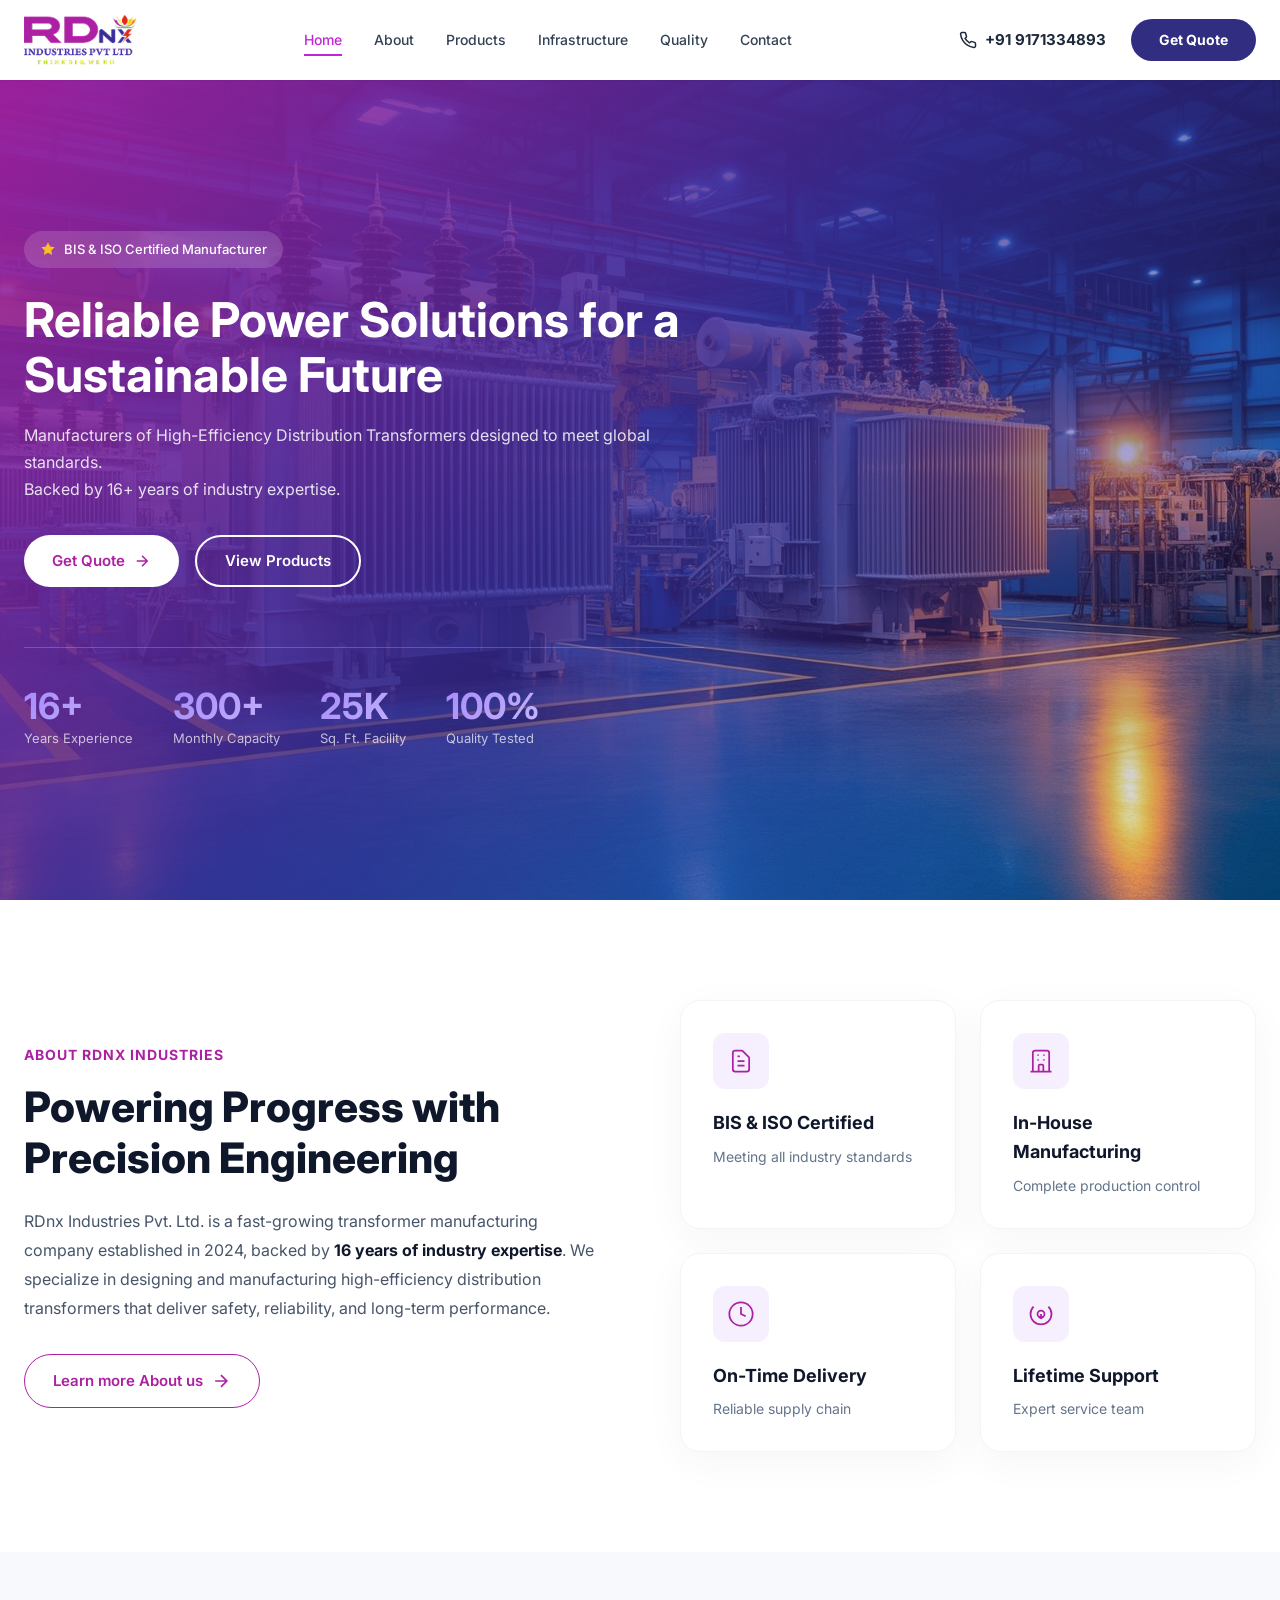
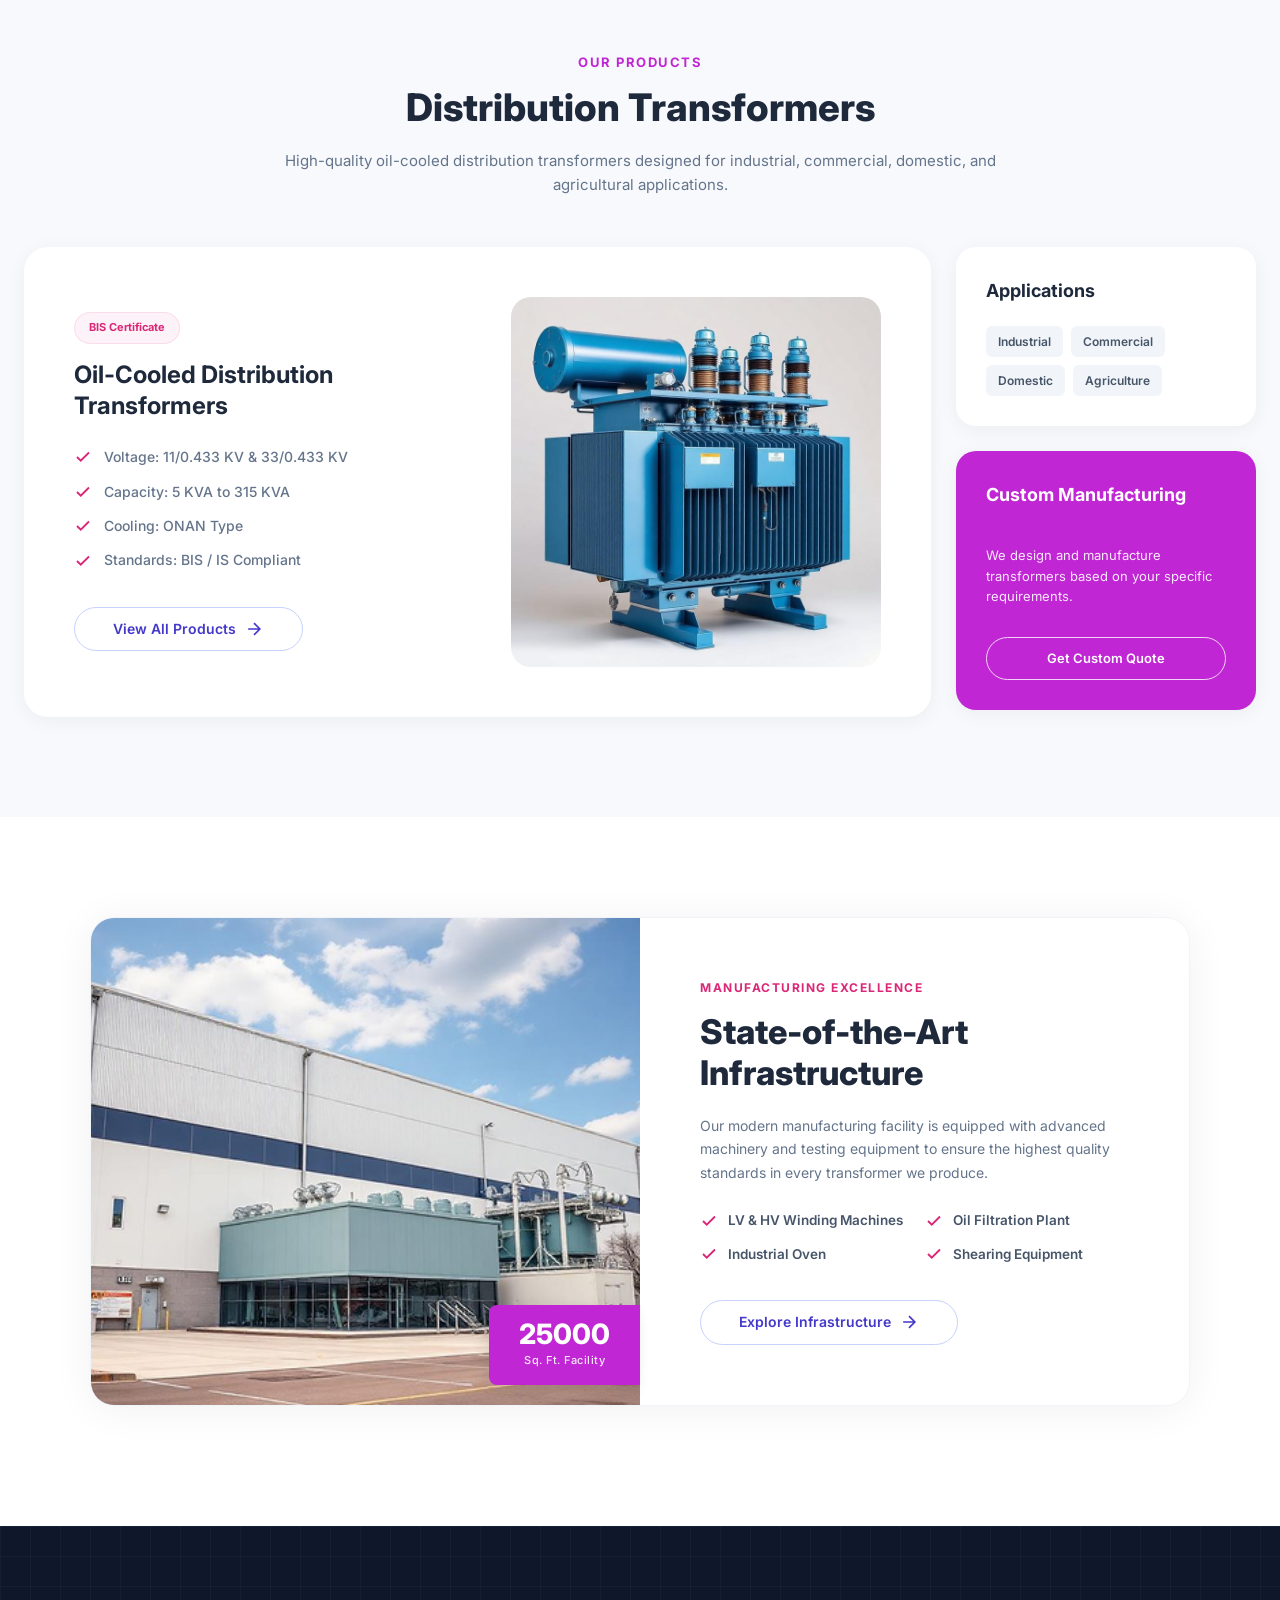
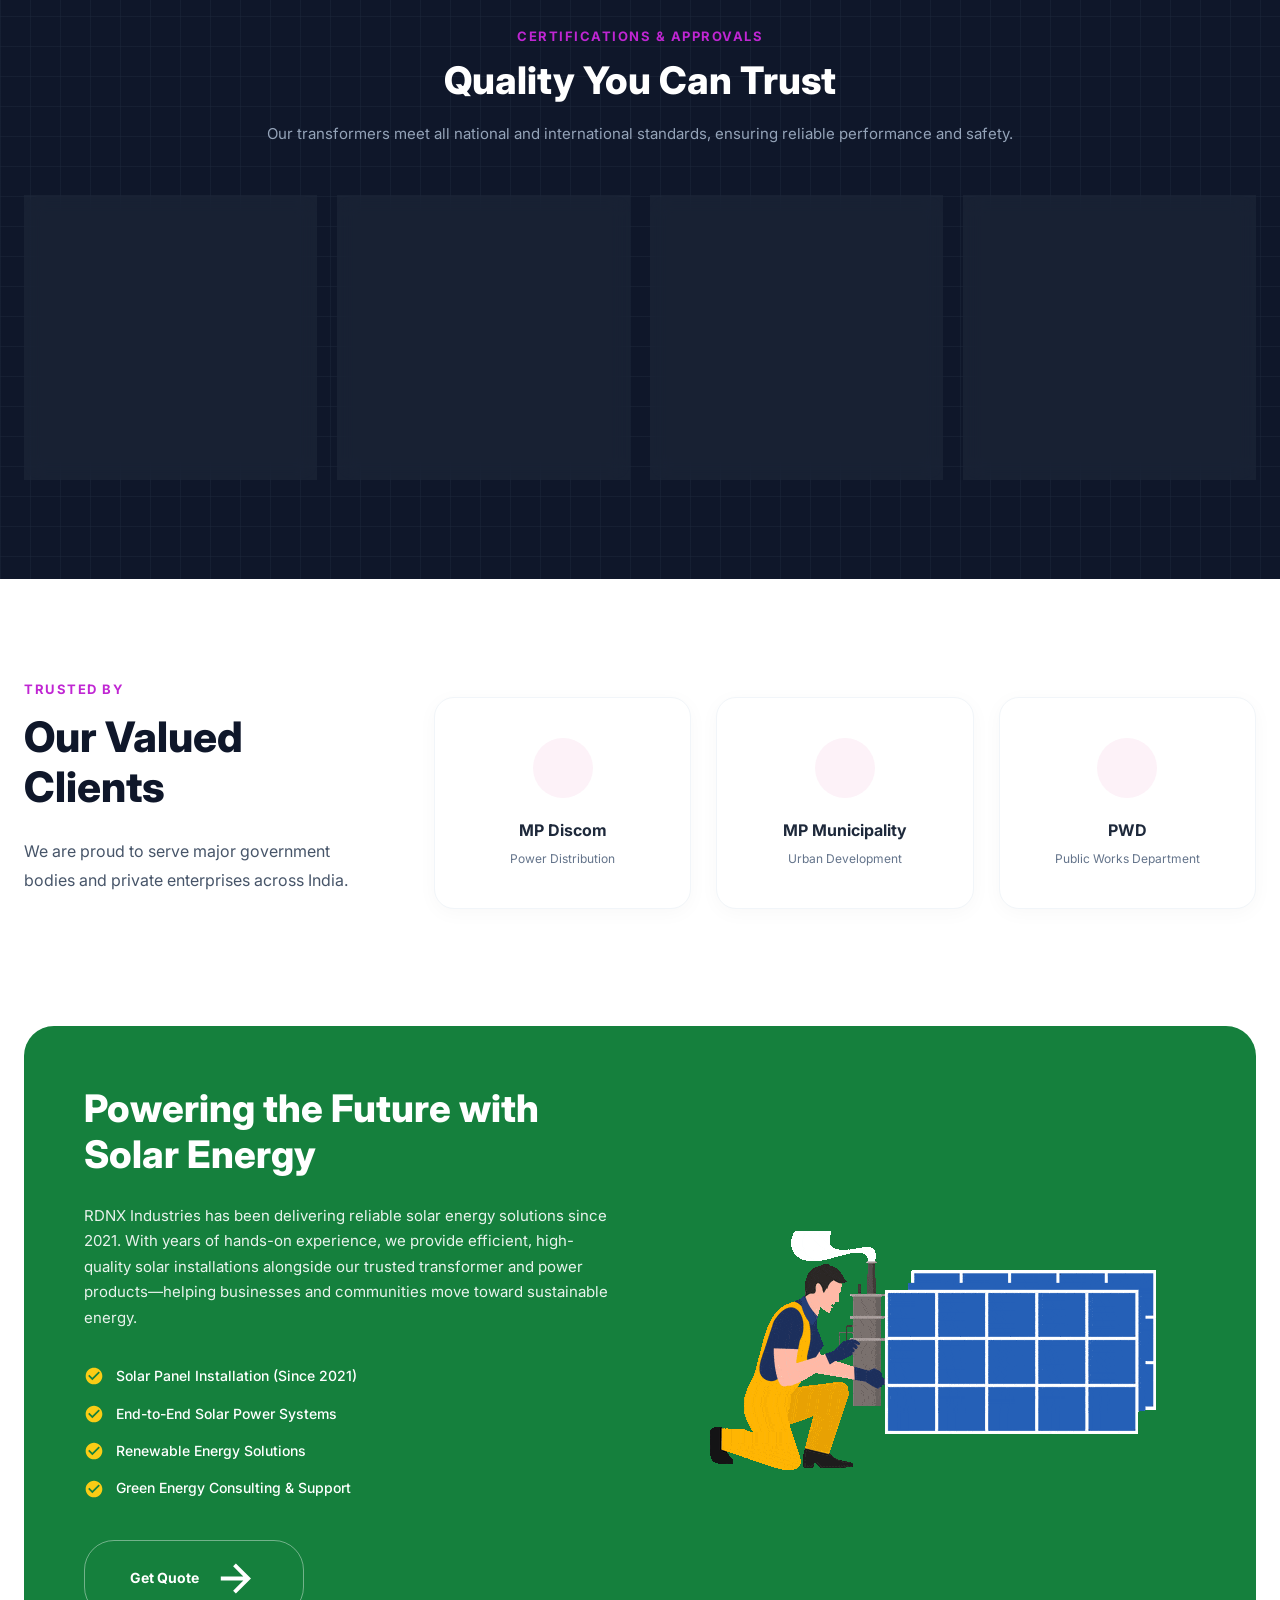
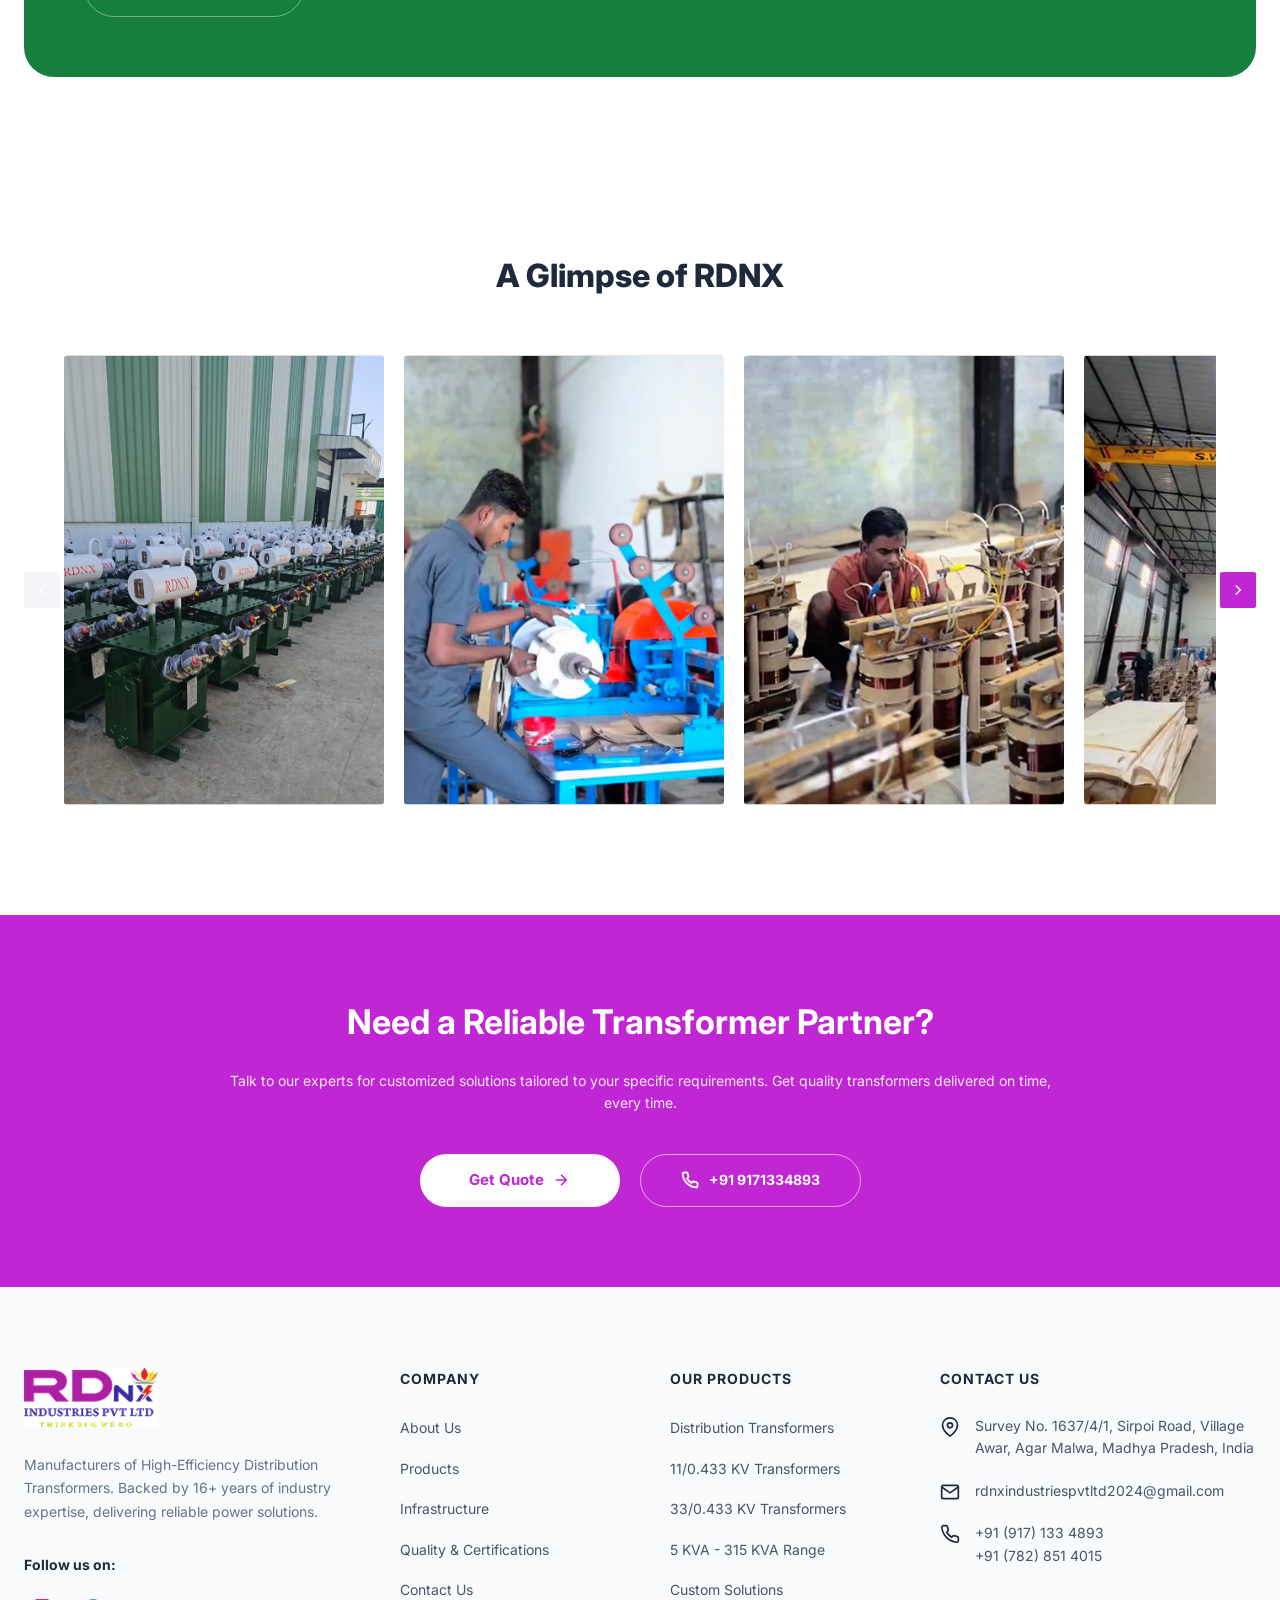
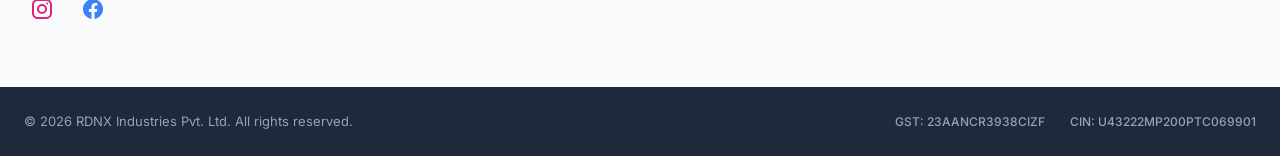
==== commit 16fd9108: "feat: Add PHPMailer for email functionality, implement pretty URLs, and update content, assets, and " ====
--- a/index.html
+++ b/index.html
@@ -12,23 +12,23 @@
         content="RDNX Industries Pvt. Ltd. is a leading manufacturer of high-efficiency distribution transformers in Agar Malwa, MP. Reliable power solutions for a sustainable future.">
     <meta name="keywords"
         content="RDNX Industries, Transformers, Distribution Transformers, Agar Malwa, Madhya Pradesh, Power Solutions, Electrical Transformers, BIS Certified Transformers, ISO 9001 Certified, Transformer Manufacturer India">
-    <link rel="canonical" href="https://rdnxindustries.com/index.html">
+    <link rel="canonical" href="https://rdnx.in/">
 
     <!-- Open Graph / Facebook -->
     <meta property="og:type" content="website">
-    <meta property="og:url" content="https://rdnxindustries.com/index.html">
+    <meta property="og:url" content="https://rdnx.in/">
     <meta property="og:title" content="RDNX Industries | High-Efficiency Distribution Transformers Manufacturer">
     <meta property="og:description"
         content="Manufacturers of safe, efficient, and dependable distribution transformers. 16+ years of industry expertise.">
-    <meta property="og:image" content="https://rdnxindustries.com/public/image%2014.jpg">
+    <meta property="og:image" content="https://rdnx.in/public/image%2014.jpg">
 
     <!-- Twitter -->
     <meta property="twitter:card" content="summary_large_image">
-    <meta property="twitter:url" content="https://rdnxindustries.com/index.html">
+    <meta property="twitter:url" content="https://rdnx.in/">
     <meta property="twitter:title" content="RDNX Industries | High-Efficiency Distribution Transformers Manufacturer">
     <meta property="twitter:description"
         content="Reliable power solutions for a sustainable future. transformer manufacturing experts.">
-    <meta property="twitter:image" content="https://rdnxindustries.com/public/image%2014.jpg">
+    <meta property="twitter:image" content="https://rdnx.in/public/image%2014.jpg">
 
     <!-- Favicon -->
     <link rel="icon" type="image/png" href="/public/favicon/favicon-96x96.png" sizes="96x96" />
@@ -48,18 +48,18 @@
     <!-- Header / Navigation -->
     <header class="header">
         <div class="container header-container">
-            <a href="index.html" class="logo">
+            <a href="/" class="logo">
                 <img src="/public/image 14.jpg" alt="RDNX Industries Logo" class="logo-img">
             </a>
 
             <nav class="nav" id="mainNav">
                 <ul class="nav-list">
-                    <li><a href="index.html" class="nav-link active">Home</a></li>
-                    <li><a href="about.html" class="nav-link">About</a></li>
-                    <li><a href="products.html" class="nav-link">Products</a></li>
-                    <li><a href="infrastructure.html" class="nav-link">Infrastructure</a></li>
-                    <li><a href="quality.html" class="nav-link">Quality</a></li>
-                    <li><a href="contact.html" class="nav-link">Contact Us</a></li>
+                    <li><a href="/" class="nav-link active">Home</a></li>
+                    <li><a href="about" class="nav-link">About</a></li>
+                    <li><a href="products" class="nav-link">Products</a></li>
+                    <li><a href="infrastructure" class="nav-link">Infrastructure</a></li>
+                    <li><a href="quality" class="nav-link">Quality</a></li>
+                    <li><a href="contact" class="nav-link">Contact</a></li>
                 </ul>
                 <div class="mobile-menu-footer">
                     <a href="tel:+919171334893" class="mobile-phone-link">
@@ -69,7 +69,7 @@
                         </svg>
                         +91 9171334893
                     </a>
-                    <a href="contact.html" class="mobile-quote-btn">Get Quote</a>
+                    <a href="contact" class="mobile-quote-btn">Get Quote</a>
                 </div>
             </nav>
 
@@ -81,7 +81,7 @@
                     </svg>
                     +91 9171334893
                 </a>
-                <a href="contact.html" class="btn btn-primary">Get Quote</a>
+                <a href="contact" class="btn btn-primary">Get Quote</a>
             </div>
 
             <button class="mobile-menu-toggle" id="mobileMenuToggle" aria-label="Toggle menu">
@@ -120,13 +120,13 @@
                 </p>
 
                 <div class="hero-cta">
-                    <a href="contact.html" class="btn btn-cta-primary">
+                    <a href="contact" class="btn btn-cta-primary">
                         Get Quote
                         <svg class="btn-arrow" viewBox="0 0 24 24" fill="none" stroke="currentColor" stroke-width="2">
                             <path d="M5 12h14M12 5l7 7-7 7" />
                         </svg>
                     </a>
-                    <a href="#" class="btn btn-cta-secondary">View Products</a>
+                    <a href="products" class="btn btn-cta-secondary">View Products</a>
                 </div>
 
                 <div class="hero-stats">
@@ -163,7 +163,7 @@
                     We specialize in designing and manufacturing high-efficiency distribution
                     transformers that deliver safety, reliability, and long-term performance.
                 </p>
-                <a href="#" class="btn btn-about">
+                <a href="about" class="btn btn-about">
                     Learn more About us
                     <svg class="btn-arrow" viewBox="0 0 24 24" fill="none" stroke="currentColor" stroke-width="2">
                         <path d="M5 12h14M12 5l7 7-7 7" />
@@ -273,7 +273,7 @@
                                 Standards: BIS / IS Compliant
                             </li>
                         </ul>
-                        <a href="#" class="btn btn-outline-primary">
+                        <a href="products" class="btn btn-outline-primary">
                             View All Products
                             <svg class="btn-arrow" viewBox="0 0 24 24" fill="none" stroke="currentColor"
                                 stroke-width="2">
@@ -301,7 +301,7 @@
                         <h4 class="sidebar-title white">Custom Manufacturing</h4>
                         <p class="sidebar-text">We design and manufacture transformers based on your specific
                             requirements.</p>
-                        <a href="#" class="btn btn-secondary-white">Get Custom Quote</a>
+                        <a href="contact" class="btn btn-secondary-white">Get Custom Quote</a>
                     </div>
                 </div>
             </div>
@@ -358,7 +358,7 @@
                         </div>
                     </div>
 
-                    <a href="#" class="btn btn-outline-primary">
+                    <a href="infrastructure" class="btn btn-outline-primary">
                         Explore Infrastructure
                         <svg class="btn-arrow" viewBox="0 0 24 24" fill="none" stroke="currentColor" stroke-width="2">
                             <path d="M5 12h14M12 5l7 7-7 7" />
@@ -390,7 +390,7 @@
                     <h3 class="cert-title">ISO 9001 Certified</h3>
                     <p class="cert-subtitle">Quality Management System</p>
                     <p class="cert-info">Certificate No: 305025030152Q</p>
-                    <a href="#" class="btn-view-mini">View</a>
+                    <a href="/public/ISO Certification.pdf" target="_blank" class="btn-view-mini">View</a>
                 </div>
 
                 <div class="cert-card">
@@ -403,7 +403,8 @@
                     <h3 class="cert-title">BIS Licensed</h3>
                     <p class="cert-subtitle">Bureau of Indian Standards</p>
                     <p class="cert-info">License No: 8200197212</p>
-                    <a href="#" class="btn-view-mini">View</a>
+                    <a href="/public/BIS Certification RDNX- 1180 Pt1_0001.pdf" target="_blank"
+                        class="btn-view-mini">View</a>
                 </div>
 
                 <div class="cert-card">
@@ -415,7 +416,8 @@
                     <h3 class="cert-title">DISCOM Registered</h3>
                     <p class="cert-subtitle">Government Vendor</p>
                     <p class="cert-info">Reg. No: WZV00202510081725</p>
-                    <a href="#" class="btn-view-mini">View</a>
+                    <a href="/public/MPPKVVCL Discom vendor_registration_RDNX_INDUSTRIES.pdf" target="_blank"
+                        class="btn-view-mini">View</a>
                 </div>
 
                 <div class="cert-card">
@@ -428,7 +430,8 @@
                     <h3 class="cert-title">Licensee to work factory</h3>
                     <p class="cert-subtitle">Type</p>
                     <p class="cert-info">Factory Id: FAC2526545</p>
-                    <a href="#" class="btn-view-mini">View</a>
+                    <a href="/public/Factory Licence 2025_RDNX Industries.pdf" target="_blank"
+                        class="btn-view-mini">View</a>
                 </div>
             </div>
         </div>
@@ -508,7 +511,7 @@
                         </li>
                     </ul>
 
-                    <a href="#" class="btn btn-solar">
+                    <a href="contact" class="btn btn-solar">
                         Get Quote
                         <svg class="btn-arrow" viewBox="0 0 24 24" fill="none" stroke="currentColor" stroke-width="2">
                             <path d="M5 12h14M12 5l7 7-7 7" />
@@ -517,18 +520,8 @@
                 </div>
 
                 <div class="solar-illustration">
-                    <div class="solar-canvas">
-                        <!-- Custom illustration logic or image -->
-                        <div class="worker-graphic">
-                            <!-- SVG placeholder for worker -->
-                            <svg viewBox="0 0 200 200" class="worker-svg-full">
-                                <circle cx="100" cy="100" r="80" fill="#22c55e" opacity="0.1" />
-                                <rect x="80" y="60" width="40" height="80" fill="#1e293b" />
-                                <circle cx="100" cy="50" r="15" fill="#fef3c7" />
-                                <path d="M70,140 L130,140 L115,100 L85,100 Z" fill="#facc15" />
-                            </svg>
-                        </div>
-                    </div>
+                    <img src="/public/Boy arranging solar panel sheets (1) (1).gif" alt="Solar Installation Animation"
+                        class="solar-gif">
                 </div>
             </div>
         </div>
@@ -589,7 +582,7 @@
                 requirements. Get quality transformers delivered on time, every time.</p>
 
             <div class="cta-actions">
-                <a href="#" class="btn btn-cta-primary">
+                <a href="contact" class="btn btn-cta-primary">
                     Get Quote
                     <svg class="btn-arrow" viewBox="0 0 24 24" fill="none" stroke="currentColor" stroke-width="2">
                         <path d="M5 12h14M12 5l7 7-7 7" />
@@ -611,7 +604,7 @@
     <footer class="footer">
         <div class="container footer-container">
             <div class="footer-col brand-col">
-                <a href="index.html" class="logo footer-logo">
+                <a href="/" class="logo footer-logo">
                     <img src="/public/image 14.jpg" alt="RDNX Industries Logo" class="logo-img">
                 </a>
                 <p class="footer-description">
@@ -621,13 +614,15 @@
                 <div class="footer-social">
                     <span class="social-label">Follow us on:</span>
                     <div class="social-links">
-                        <a href="#" class="social-link" aria-label="Instagram">
+                        <a href="https://www.instagram.com/rdnxindustriespvtltdagarmalwa/" class="social-link"
+                            target="_blank" aria-label="Instagram">
                             <svg viewBox="0 0 24 24" fill="currentColor">
                                 <path
                                     d="M7.8,2H16.2C19.4,2 22,4.6 22,7.8V16.2C22,19.4 19.4,22 16.2,22H7.8C4.6,22 2,19.4 2,16.2V7.8C2,4.6 4.6,2 7.8,2M7.6,4C5.6,4 4,5.6 4,7.6V16.4C4,18.4 5.6,20 7.6,20H16.4C18.4,20 20,18.4 20,16.4V7.6C20,5.6 18.4,4 16.4,4H7.6M17.2,5.5A1,1 0 0,1 18.2,6.5A1,1 0 0,1 17.2,7.5A1,1 0 0,1 16.2,6.5A1,1 0 0,1 17.2,5.5M12,7A5,5 0 0,1 17,12A5,5 0 0,1 12,17A5,5 0 0,1 7,12A5,5 0 0,1 12,7M12,9A3,3 0 0,0 9,12A3,3 0 0,0 12,15A3,3 0 0,0 15,12A3,3 0 0,0 12,9Z" />
                             </svg>
                         </a>
-                        <a href="#" class="social-link" aria-label="Facebook">
+                        <a href="https://www.facebook.com/people/Rdnx-Agar-Malwa/61565775354511/" class="social-link"
+                            target="_blank" aria-label="Facebook">
                             <svg viewBox="0 0 24 24" fill="currentColor">
                                 <path
                                     d="M12 2.04C6.5 2.04 2 6.53 2 12.06C2 17.06 5.66 21.21 10.44 21.96V14.96H7.9V12.06H10.44V9.85C10.44 7.34 11.93 5.96 14.22 5.96C15.31 5.96 16.45 6.15 16.45 6.15V8.62H15.19C13.95 8.62 13.56 9.39 13.56 10.18V12.06H16.34L15.89 14.96H13.56V21.96C18.34 21.21 22 17.06 22 12.06C22 6.53 17.5 2.04 12 2.04Z" />
@@ -640,22 +635,22 @@
             <div class="footer-col links-col">
                 <h4 class="footer-title">COMPANY</h4>
                 <ul class="footer-links">
-                    <li><a href="about.html">About Us</a></li>
-                    <li><a href="index.html#products">Products</a></li>
-                    <li><a href="infrastructure.html">Infrastructure</a></li>
-                    <li><a href="quality.html">Quality & Certifications</a></li>
-                    <li><a href="contact.html">Contact Us</a></li>
+                    <li><a href="about">About Us</a></li>
+                    <li><a href="products">Products</a></li>
+                    <li><a href="infrastructure">Infrastructure</a></li>
+                    <li><a href="quality">Quality & Certifications</a></li>
+                    <li><a href="contact">Contact Us</a></li>
                 </ul>
             </div>
 
             <div class="footer-col links-col">
                 <h4 class="footer-title">OUR PRODUCTS</h4>
                 <ul class="footer-links">
-                    <li><a href="products.html">Distribution Transformers</a></li>
-                    <li><a href="products.html">11/0.433 KV Transformers</a></li>
-                    <li><a href="products.html">33/0.433 KV Transformers</a></li>
-                    <li><a href="products.html">5 KVA - 315 KVA Range</a></li>
-                    <li><a href="products.html">Custom Solutions</a></li>
+                    <li><a href="products">Distribution Transformers</a></li>
+                    <li><a href="products">11/0.433 KV Transformers</a></li>
+                    <li><a href="products">33/0.433 KV Transformers</a></li>
+                    <li><a href="products">5 KVA - 315 KVA Range</a></li>
+                    <li><a href="products">Custom Solutions</a></li>
                 </ul>
             </div>
 
--- a/styles.css
+++ b/styles.css
@@ -48,6 +48,7 @@
 html {
     scroll-behavior: smooth;
     -webkit-text-size-adjust: 100%;
+    overflow-x: hidden;
 }
 
 body {
@@ -58,6 +59,7 @@
     background-color: var(--color-white);
     -webkit-font-smoothing: antialiased;
     -moz-osx-font-smoothing: grayscale;
+    overflow-x: hidden;
 }
 
 a {
@@ -498,6 +500,13 @@
         margin-bottom: 40px;
         flex-wrap: wrap;
         justify-content: center;
+        gap: 12px; /* Reduce gap slightly for mobile */
+    }
+    
+    .hero-cta .btn {
+        padding: 12px 20px; /* Slightly smaller padding to fit side by side */
+        font-size: 14px;
+        flex: 0 0 auto; /* Don't stretch */
     }
 }
 
@@ -1076,23 +1085,27 @@
     }
     
     .infra-badge {
-        position: static;
-        margin-top: -40px;
-        margin-left: auto;
-        margin-right: auto;
-        width: fit-content;
+        position: absolute;
+        margin-top: 0;
+        margin-left: 0;
+        margin-right: 0;
+        width: auto;
         transform: none;
+        bottom: 20px;
+        right: 0;
     }
     
     .infra-image-box {
         padding: 0;
+        position: relative; /* Ensure it stays relative for absolute child */
     }
 }
 
 /* Mobile Portrait */
 @media (max-width: 480px) {
     .about-features {
-        grid-template-columns: 1fr;
+        grid-template-columns: 1fr 1fr; /* Keep 2 columns on mobile portrait */
+        gap: 15px;
     }
     
     .feature-card {
@@ -1545,16 +1558,20 @@
     }
     
     .cta-actions {
-        flex-direction: column;
+        flex-direction: row; /* Keep row direction */
         align-items: center;
         gap: 15px;
+        flex-wrap: wrap; /* Allow wrapping if screen is extremely small */
+        justify-content: center;
     }
     
     .footer-cta .btn-cta-primary,
     .footer-cta .btn-cta-phone {
-        width: 100%;
-        min-width: 0;
-        max-width: 320px;
+        width: auto; /* Let content dictate width */
+        min-width: 140px; /* Minimum clickable width */
+        max-width: none;
+        padding: 12px 20px; /* Slightly smaller padding for mobile */
+        font-size: 14px;
     }
 }
 
@@ -1684,6 +1701,18 @@
     background-color: #1e293b;
     padding: 24px 0;
     color: #94a3b8;
+}
+
+.solar-illustration {
+    flex: 0.8;
+    display: flex;
+    justify-content: center;
+    align-items: center;
+}
+
+.solar-gif {
+    max-width: 100%;
+    height: auto;
 }
 
 .sub-footer-container {
@@ -2062,8 +2091,6 @@
 .facility-img-main {
     width: 100%;
     height: 100%;
-    border-radius: 16px;
-    box-shadow: 0 10px 30px rgba(0, 0, 0, 0.1);
 }
 
 .overlapping-badge {
@@ -2252,6 +2279,8 @@
 .contact-section {
     padding: 100px 0;
     background-color: var(--color-white);
+    width: 100%;
+    overflow: hidden;
 }
 
 .contact-main-grid {
@@ -2302,6 +2331,7 @@
 
 .form-group input, 
 .form-group textarea {
+    width: 100%;
     padding: 15px 20px;
     border: 1px solid #e2e8f0;
     border-radius: 8px;
@@ -2833,3 +2863,106 @@
         padding: 40px 30px;
     }
 }
+
+/* ===== Global Mobile Refinements (All Pages) ===== */
+@media (max-width: 768px) {
+    /* Unified Mobile Padding */
+    .sub-hero { padding: 100px 0 50px; }
+    .hero-sub-title { font-size: 32px; }
+    
+    .product-details-section,
+    .capacity-section,
+    .features-dark-section,
+    .facility-section,
+    .machinery-section,
+    .stats-bar-section,
+    .quality-policy-section,
+    .certifications-grid-section,
+    .testing-protocol-section,
+    .contact-section,
+    .team-section,
+    .why-choose,
+    .overview-section {
+        padding: 50px 0;
+    }
+
+    /* Force Capacity Actions to be Row on Mobile (Visual Polish) */
+    .cap-actions {
+        flex-direction: row !important;
+        flex-wrap: wrap;
+        gap: 12px;
+    }
+    
+    .cap-actions .btn {
+         padding: 12px 20px;
+         font-size: 14px;
+         flex: 1 1 auto; /* Allow growth but keep side-by-side vibe */
+         min-width: fit-content;
+    }
+    
+    /* Contact Form Tweaks */
+    .contact-form-card {
+        padding: 30px 20px;
+    }
+    
+    .form-title {
+        font-size: 24px;
+        margin-bottom: 25px;
+    }
+    
+    /* Ensure Machinery Grid spacing is nice */
+    .machinery-grid {
+        gap: 15px;
+    }
+    
+    /* Ensure Stats Bar items have spacing */
+    .stats-bar-item {
+        margin-bottom: 30px;
+    }
+    .stats-bar-item:last-child {
+        margin-bottom: 0;
+    }
+}
+
+/* Extra Small Devices (Phone Portrait) */
+@media (max-width: 480px) {
+    /* Reduce container padding to give more safe area */
+    .container {
+        padding: 0 16px !important;
+        width: 100% !important;
+        max-width: 100vw !important;
+        margin: 0 auto !important;
+    }
+
+    .contact-form-card, 
+    .info-card-clean {
+        padding: 25px 15px !important;
+        width: 100% !important;
+    }
+    
+    /* Force inputs to stay within bounds */
+    .form-group input, 
+    .form-group textarea {
+        width: 100% !important;
+        max-width: 100% !important;
+        min-width: 0 !important;
+        box-sizing: border-box !important;
+    }
+    
+    .info-text p, .info-row a {
+        word-break: break-word; /* Ensure long emails break */
+        overflow-wrap: anywhere;
+    }
+
+    .header .btn-primary {
+        padding: 8px 16px;
+        font-size: 13px;
+    }
+    
+    /* Reset margins for grids */
+    .row, .contact-main-grid {
+        margin-left: 0 !important;
+        margin-right: 0 !important;
+        width: 100% !important;
+    }
+}
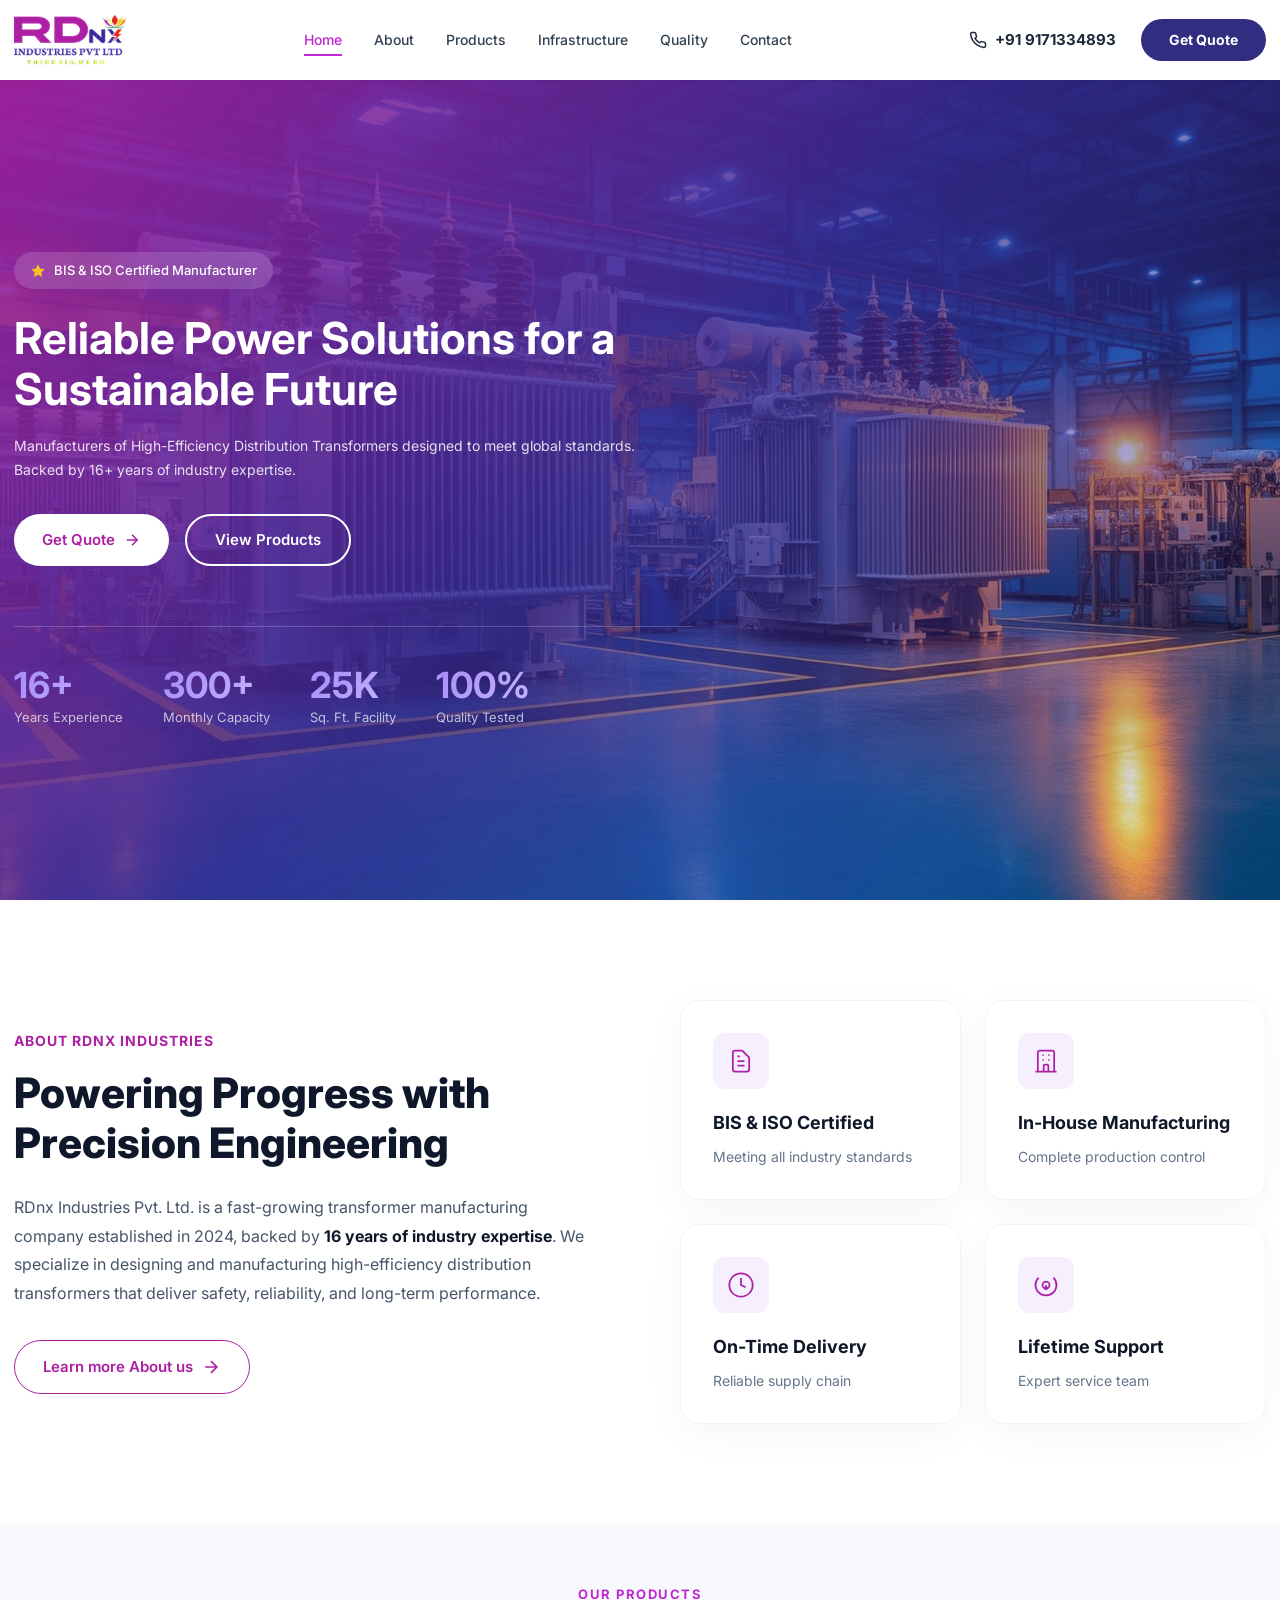
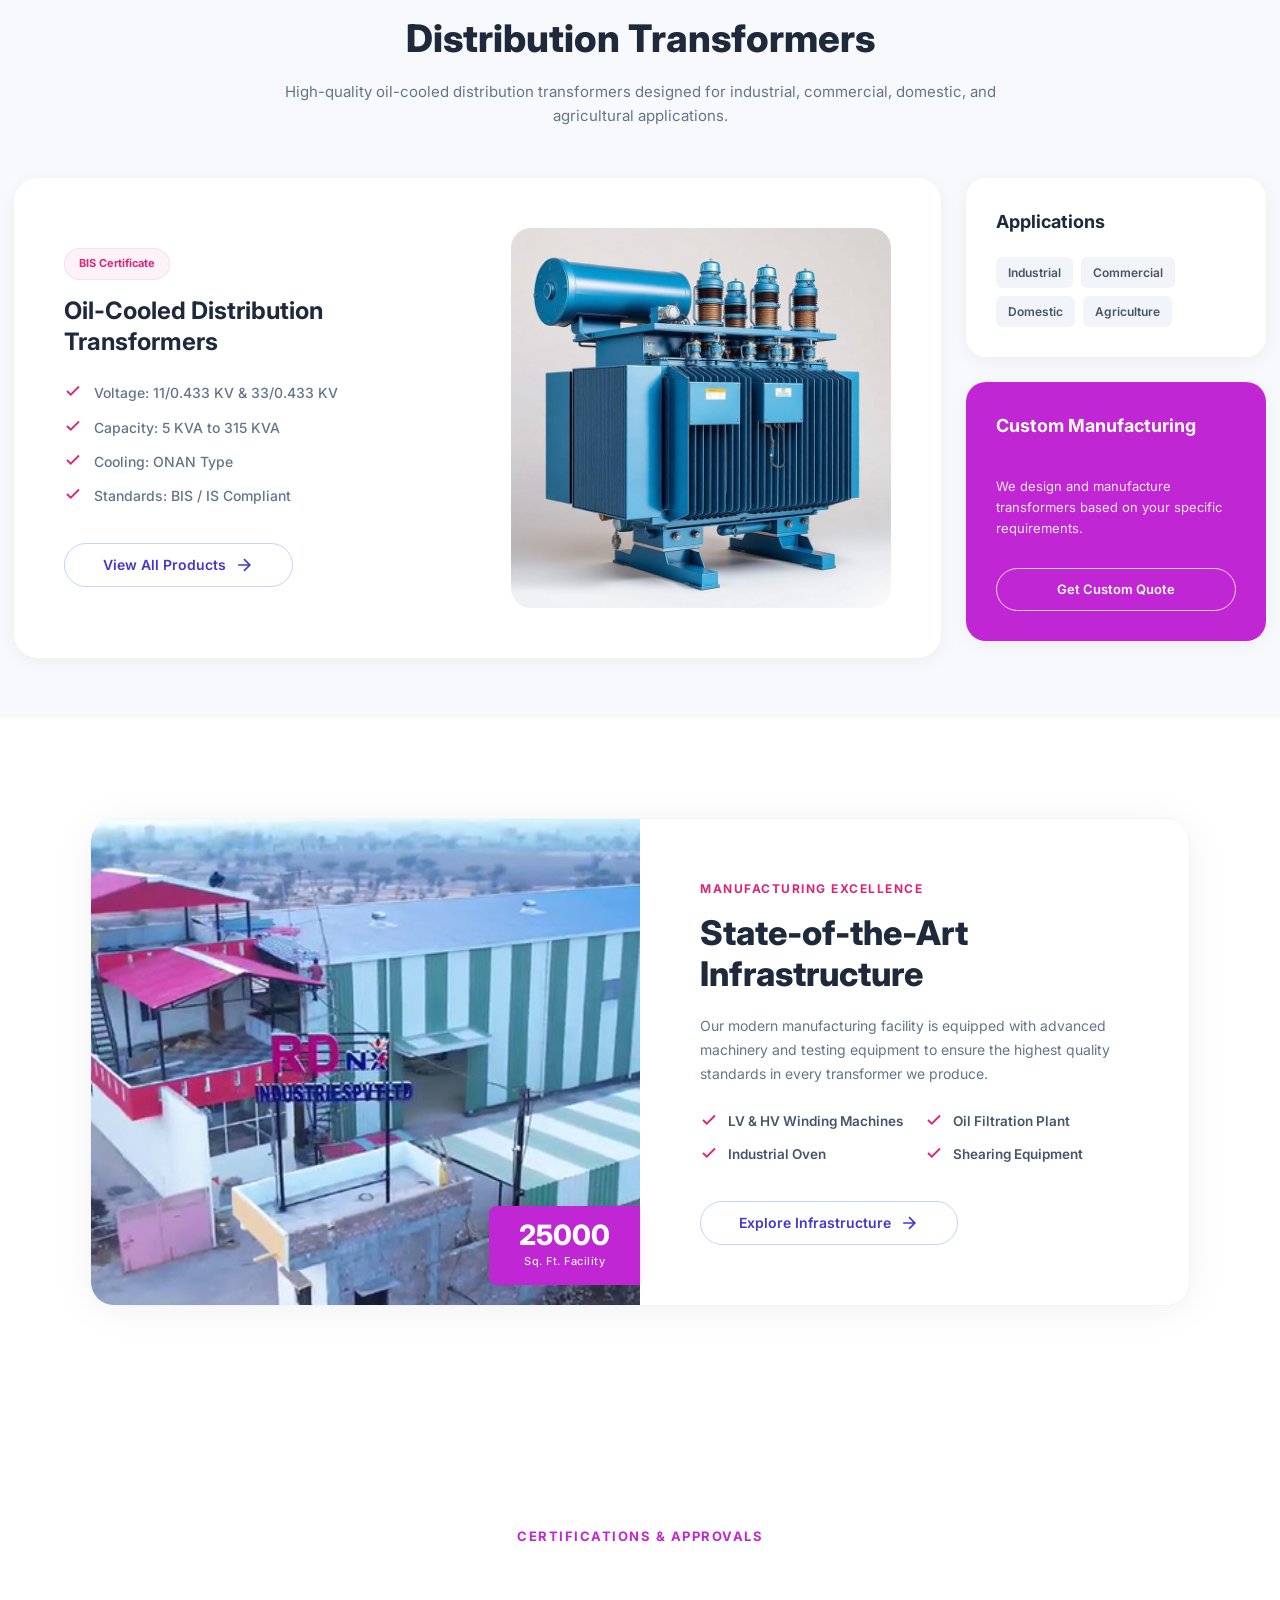
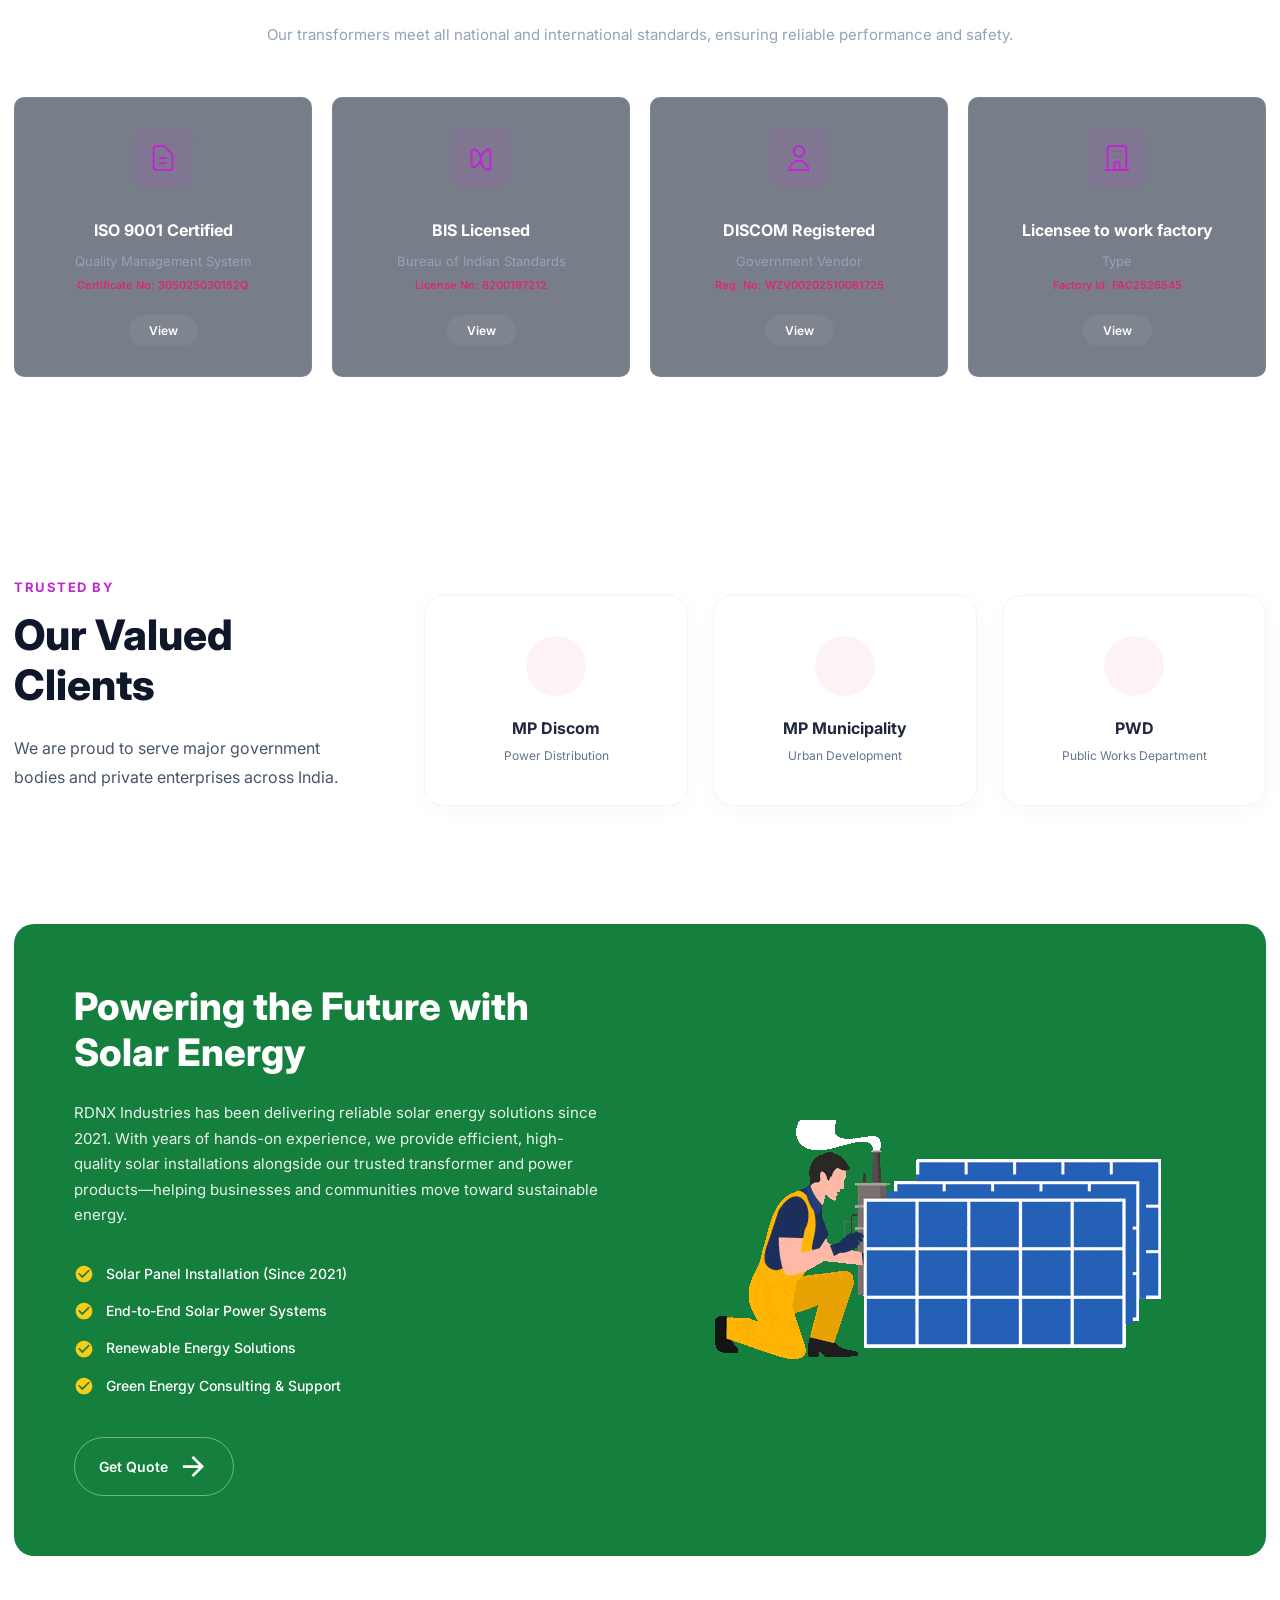
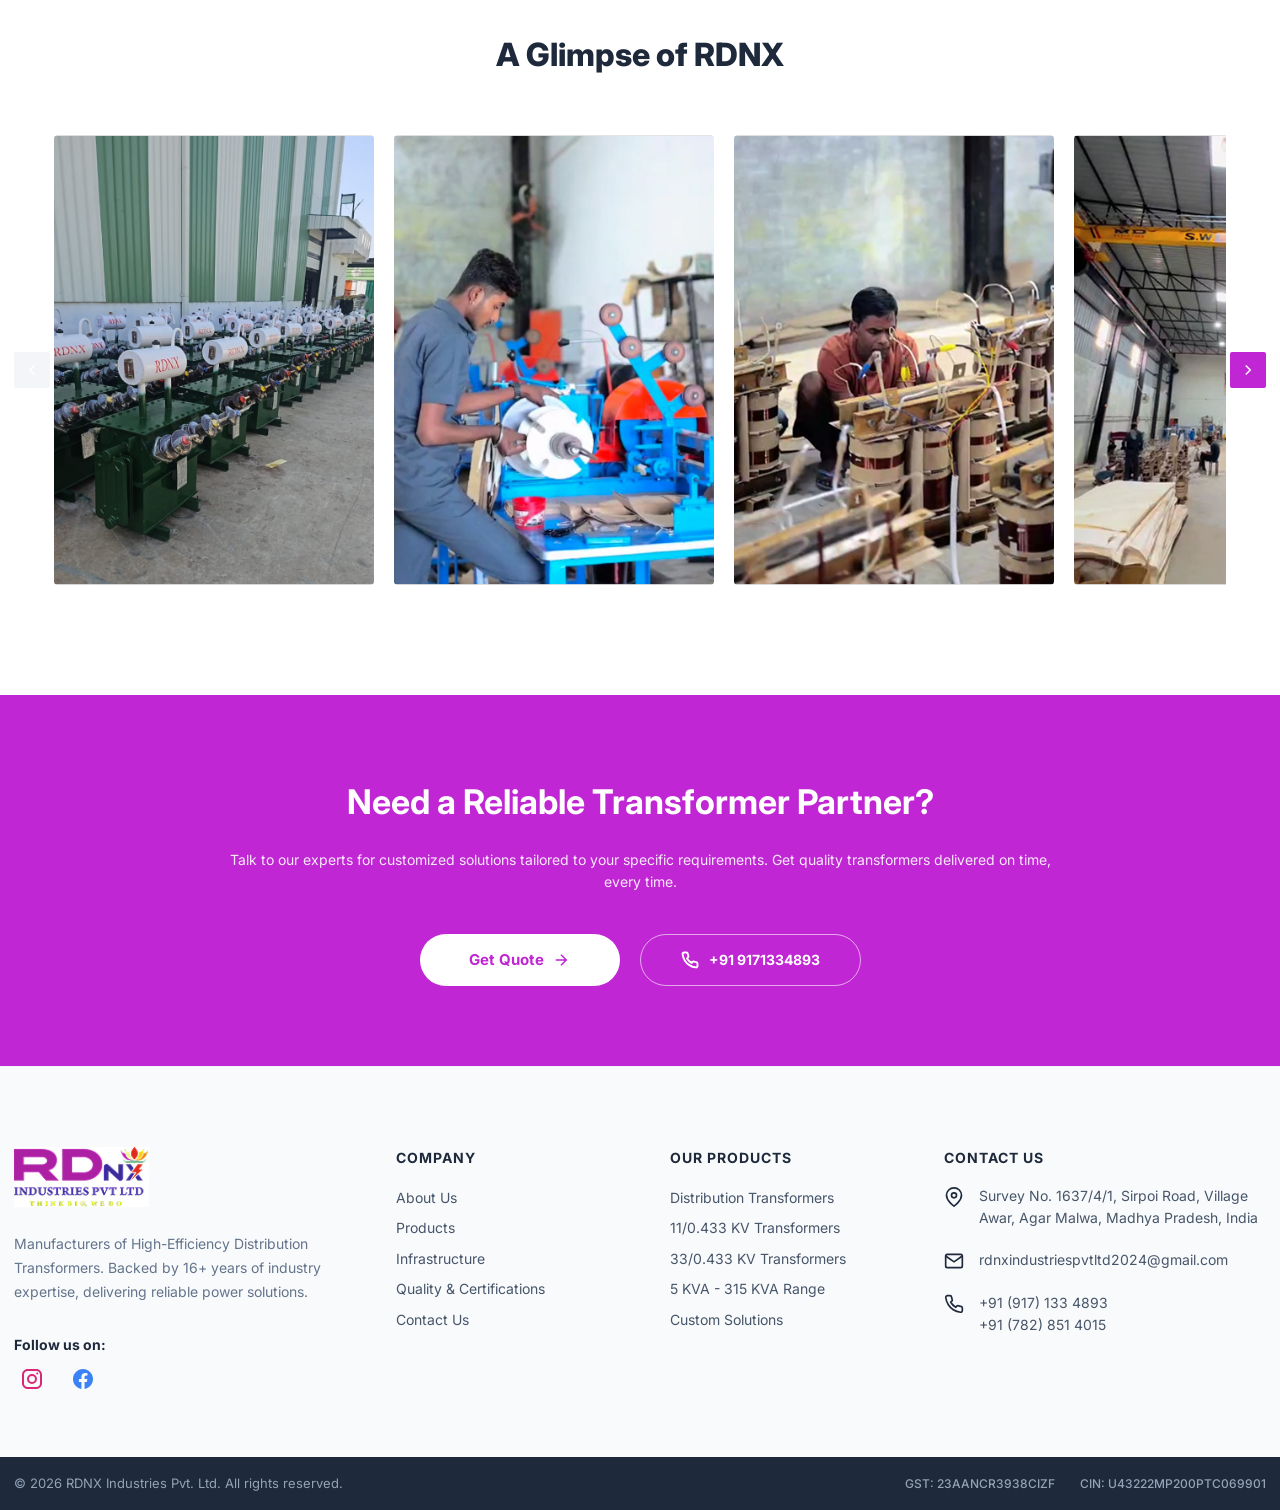
==== commit 9cf55821: "feat: Update image path and refine mobile responsiveness and spacing across various sections." ====
--- a/index.html
+++ b/index.html
@@ -313,7 +313,7 @@
         <div class="container">
             <div class="infra-card">
                 <div class="infra-image-box">
-                    <img src="/public/image 18.jpg" alt="RDNX Industries Facility" class="infra-img">
+                    <img src="/public/image 18 copy.jpg" alt="RDNX Industries Facility" class="infra-img">
                     <div class="infra-badge">
                         <span class="infra-number">25000</span>
                         <span class="infra-unit">Sq. Ft. Facility</span>
--- a/styles.css
+++ b/styles.css
@@ -90,7 +90,7 @@
     width: 100%;
     max-width: var(--container-max);
     margin: 0 auto;
-    padding: 0 24px;
+    padding: 0 14px;
 }
 
 /* ===== Button Styles ===== */
@@ -463,7 +463,7 @@
 
 /* Hero Title */
 .hero-title {
-    font-size: 48px;
+    font-size: 44px;
     font-weight: 700;
     line-height: 1.15;
     color: var(--color-white);
@@ -477,7 +477,7 @@
 
 /* Hero Description */
 .hero-description {
-    font-size: 16px;
+    font-size: 14px;
     line-height: 1.7;
     color: rgba(255, 255, 255, 0.85);
     margin-bottom: 32px;
@@ -496,10 +496,14 @@
 
 /* Mobile media query for Hero CTA */
 @media (max-width: 768px) { /* Assuming a common breakpoint for mobile */
+    .hero-content {
+        text-align: left;
+    }
+
     .hero-cta {
         margin-bottom: 40px;
         flex-wrap: wrap;
-        justify-content: center;
+        justify-content: flex-start;
         gap: 12px; /* Reduce gap slightly for mobile */
     }
     
@@ -577,11 +581,13 @@
     margin-bottom: 16px;
     text-transform: uppercase;
     letter-spacing: 1px;
+    text-align: start;
 }
 
 .about-title {
     font-size: 42px;
     font-weight: 800;
+    text-align: start;
     line-height: 1.2;
     color: var(--color-dark);
     margin-bottom: 24px;
@@ -589,6 +595,7 @@
 
 .about-description {
     font-size: 16px;
+    text-align: start;
     line-height: 1.8;
     color: var(--color-gray-600);
     margin-bottom: 32px;
@@ -605,6 +612,7 @@
     border-radius: 30px;
     font-weight: 600;
     font-size: 15px;
+    text-align: start !important;
 }
 
 .btn-about:hover {
@@ -765,7 +773,7 @@
 
 /* ===== Products Section ===== */
 .products {
-    padding: 100px 0;
+    padding: 60px 0;
     background-color: #f8f9fc;
 }
 
@@ -800,7 +808,7 @@
 
 .product-specs li {
     display: flex;
-    align-items: center;
+    align-items: start;
     gap: 12px;
     font-size: 14px;
     color: #64748b;
@@ -967,7 +975,7 @@
 
 .infra-content .section-description {
     margin: 0 0 25px;
-    text-align: left;
+    text-align: start;
     font-size: 14px;
     line-height: 1.7;
 }
@@ -981,7 +989,7 @@
 
 .infra-feature-item {
     display: flex;
-    align-items: center;
+    align-items: start;
     gap: 10px;
     font-size: 13.5px;
     font-weight: 600;
@@ -993,7 +1001,6 @@
 /* Tablet */
 @media (max-width: 1200px) {
     .infra-card {
-        gap: 40px;
         padding: 40px;
     }
     
@@ -1033,22 +1040,22 @@
     
     .infra-card {
         grid-template-columns: 1fr;
-        gap: 60px;
-        padding: 40px;
+        padding: 10px;
     }
     
     .infra-content {
         padding-left: 0;
-        text-align: center;
+        text-align: left;
     }
     
     .infra-content .section-description {
-        text-align: center;
+        text-align: left;
+        margin-left: 0;
     }
     
     .infra-features {
         max-width: 500px;
-        margin-left: auto;
+        margin-left: 0;
         margin-right: auto;
     }
 }
@@ -1064,20 +1071,20 @@
     }
     
     .about-content {
-        text-align: center;
+        text-align: left;
     }
     
     .about-label {
-        justify-content: center;
+        justify-content: flex-start;
     }
     
     .product-main-card {
         grid-template-columns: 1fr;
-        text-align: center;
+        text-align: left;
     }
     
     .product-specs li {
-        justify-content: center;
+        justify-content: start;
     }
     
     .products-sidebar {
@@ -1124,6 +1131,15 @@
         font-size: 28px;
     }
     
+    .section-header.text-center {
+        text-align: left !important;
+    }
+
+    .section-description {
+        margin-left: 0 !important;
+        margin-right: 0 !important;
+    }
+
     .section-title {
         font-size: 30px;
     }
@@ -1133,10 +1149,10 @@
 .certifications {
     padding: 100px 0;
     background-color: #0f172a;
-    background-image: 
-        linear-gradient(rgba(30, 41, 59, 0.5) 1px, transparent 1px),
-        linear-gradient(90deg, rgba(30, 41, 59, 0.5) 1px, transparent 1px);
-    background-size: 30px 30px;
+    background-image: url('/public/bgsec.jpg');
+    background-size: cover;
+    background-position: center;
+    background-attachment: fixed;
 }
 
 .section-header.contrast .section-title {
@@ -1159,7 +1175,7 @@
     backdrop-filter: blur(10px);
     border: 1px solid rgba(255, 255, 255, 0.05);
     padding: 30px;
-    border-radius: 16px;
+    border-radius: 10px;
     text-align: center;
     transition: all 0.3s ease;
 }
@@ -1188,7 +1204,7 @@
 }
 
 .cert-title {
-    font-size: 18px;
+    font-size: 16px;
     font-weight: 700;
     color: var(--color-white);
     margin-bottom: 8px;
@@ -1278,13 +1294,12 @@
 
 /* ===== Solar Energy Section ===== */
 .solar-energy {
-    padding: 0 0 100px;
     background-color: var(--color-white);
 }
 
 .solar-card {
     background: #15803d;
-    border-radius: 30px;
+    border-radius: 20px;
     padding: 60px;
     display: grid;
     grid-template-columns: 1fr 1fr;
@@ -1329,17 +1344,18 @@
 }
 
 .btn-solar {
-    display: inline-flex;
-    align-items: center;
-    gap: 12px;
+   display: inline-flex;
+    align-items: center;
+    justify-content: center;
+    gap: 8px;
+    font-size: 14px;
+    font-weight: 600;
+    border-radius: 50px;
+    cursor: pointer;
     background: transparent;
     color: var(--color-white);
     border: 1.5px solid rgba(255, 255, 255, 0.4);
-    padding: 14px 45px;
-    border-radius: 30px;
-    font-weight: 700;
-    min-width: 220px;
-    justify-content: center;
+    min-width: 160px;
     transition: all 0.3s;
 }
 
@@ -1363,6 +1379,11 @@
 @media (max-width: 1100px) {
     .certs-grid {
         grid-template-columns: repeat(2, 1fr);
+        grid-auto-rows: 1fr;
+    }
+    
+    .certifications {
+        background-attachment: scroll;
     }
     
     .solar-card {
@@ -1379,7 +1400,7 @@
 @media (max-width: 900px) {
     .clients-layout {
         grid-template-columns: 1fr;
-        text-align: center;
+        text-align: left;
     }
     
     .clients-grid {
@@ -1389,13 +1410,30 @@
 
 @media (max-width: 600px) {
     .certs-grid {
-        grid-template-columns: 1fr;
+        grid-template-columns: repeat(2, 1fr);
+        grid-auto-rows: 1fr;
+        display: grid;
+    }
+    
+    .cert-card {
+        height: 100%;
+        padding: 15px;
+        display: flex;
+        flex-direction: column;
     }
     
     .clients-grid {
         grid-template-columns: 1fr;
     }
     
+    .solar-content {
+        text-align: left;
+    }
+
+    .solar-features {
+        margin-left: 0;
+    }
+
     .solar-title {
         font-size: 28px;
     }
@@ -1562,16 +1600,11 @@
         align-items: center;
         gap: 15px;
         flex-wrap: wrap; /* Allow wrapping if screen is extremely small */
-        justify-content: center;
-    }
-    
-    .footer-cta .btn-cta-primary,
-    .footer-cta .btn-cta-phone {
-        width: auto; /* Let content dictate width */
-        min-width: 140px; /* Minimum clickable width */
-        max-width: none;
-        padding: 12px 20px; /* Slightly smaller padding for mobile */
-        font-size: 14px;
+        justify-content: flex-start;
+    }
+    
+    .footer-cta .container.text-center {
+        text-align: left !important;
     }
 }
 
@@ -1605,7 +1638,7 @@
     font-size: 14px;
     font-weight: 700;
     color: #1e293b;
-    margin-bottom: 15px;
+    margin-bottom: 5px;
 }
 
 .social-links {
@@ -1640,7 +1673,7 @@
     font-size: 14px;
     font-weight: 700;
     color: #1e293b;
-    margin-bottom: 25px;
+    margin-bottom: 15px;
     text-transform: uppercase;
     letter-spacing: 1px;
 }
@@ -1651,7 +1684,7 @@
 }
 
 .footer-links li {
-    margin-bottom: 15px;
+    margin-bottom: 5px;
 }
 
 .footer-links a {
@@ -1699,7 +1732,7 @@
 /* Sub Footer */
 .sub-footer {
     background-color: #1e293b;
-    padding: 24px 0;
+    padding: 16px 0;
     color: #94a3b8;
 }
 
@@ -1757,7 +1790,6 @@
     }
 
     .footer-logo {
-        margin: 0;
         justify-content: flex-start;
     }
 
@@ -1771,11 +1803,18 @@
         max-width: none;
         margin: 0;
     }
+
+    .sub-footer {
+    background-color: #1e293b;
+    color: #94a3b8;
+}
     
     .sub-footer-container {
+        display: grid;
         flex-direction: column;
         align-items: flex-start;
         text-align: left;
+        gap: 0;
     }
     
     .registration-info {
@@ -2263,7 +2302,7 @@
 
 @media (max-width: 600px) {
     .machinery-grid {
-        grid-template-columns: 1fr;
+        grid-template-columns: repeat(2, 1fr);
     }
     .stats-bar-grid {
         grid-template-columns: 1fr;
@@ -2912,6 +2951,7 @@
     
     /* Ensure Machinery Grid spacing is nice */
     .machinery-grid {
+        grid-template-columns: repeat(2, 1fr);
         gap: 15px;
     }
     
@@ -2928,7 +2968,6 @@
 @media (max-width: 480px) {
     /* Reduce container padding to give more safe area */
     .container {
-        padding: 0 16px !important;
         width: 100% !important;
         max-width: 100vw !important;
         margin: 0 auto !important;
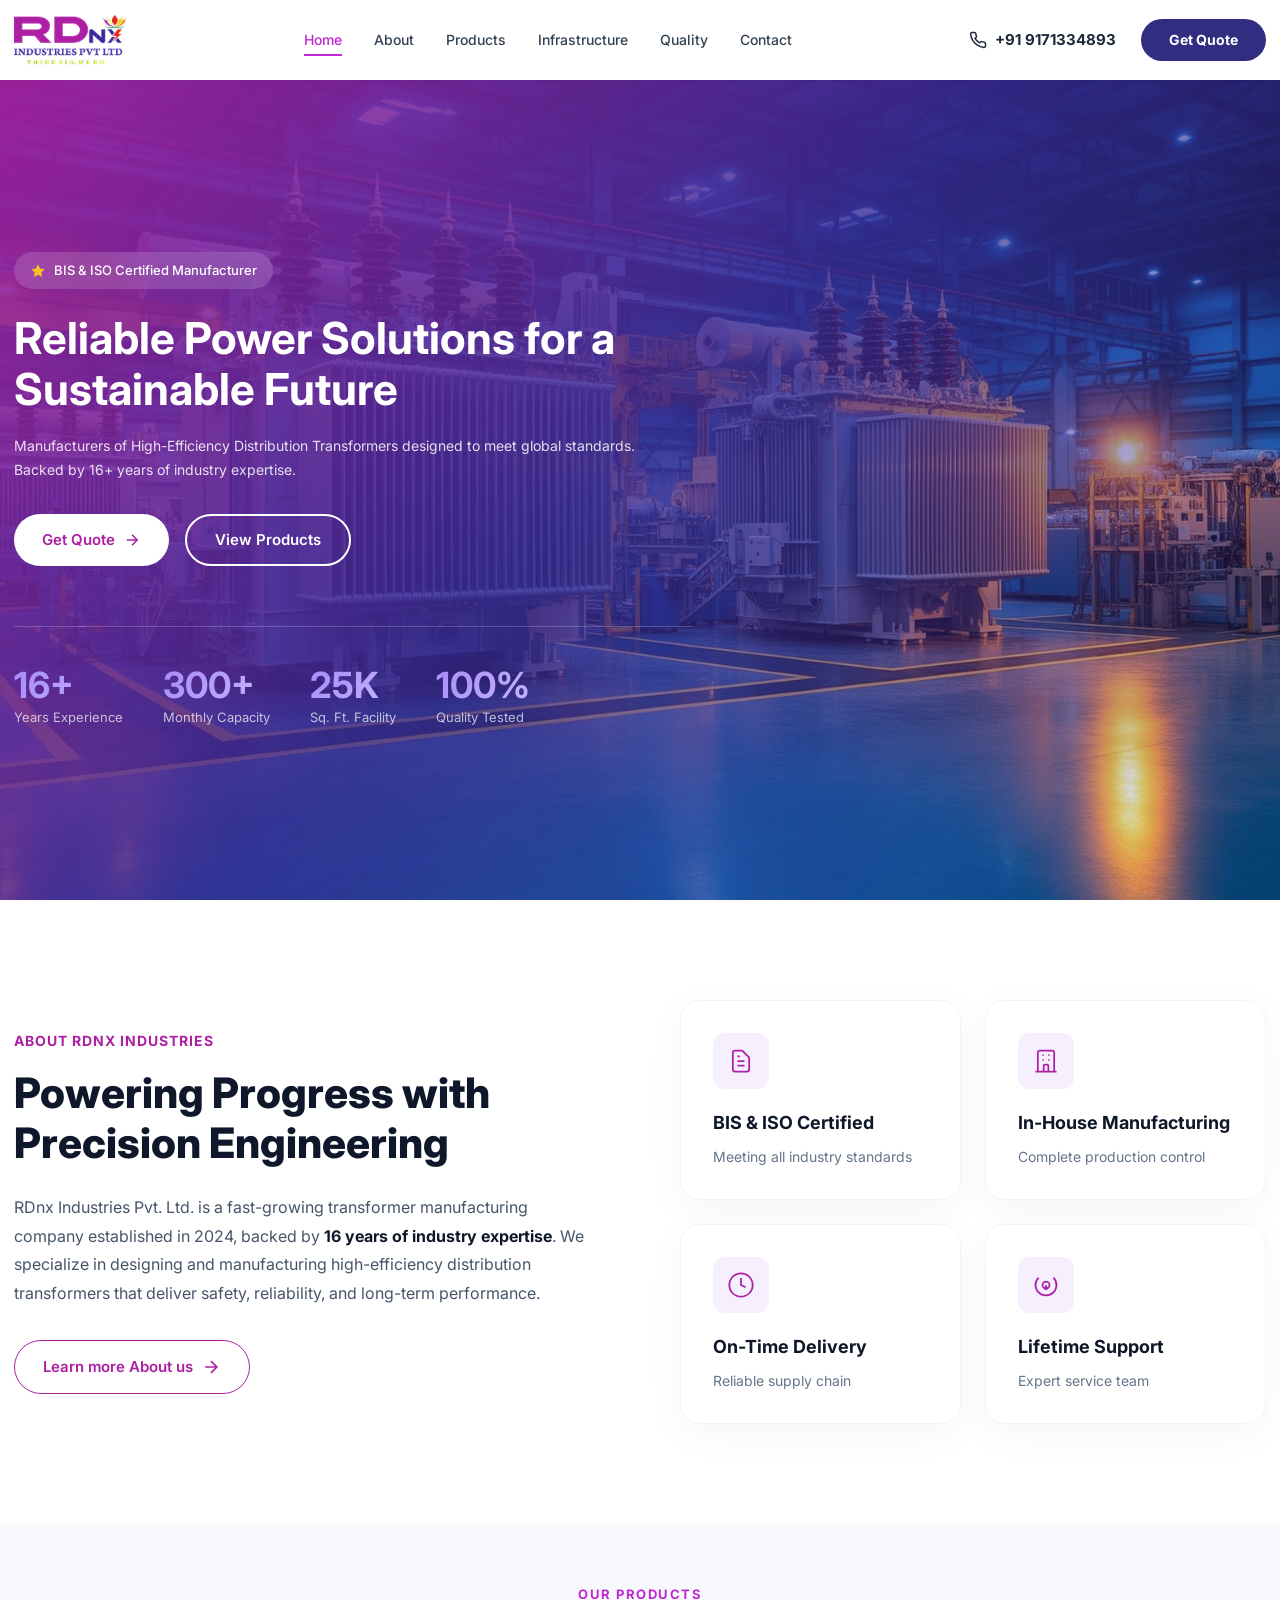
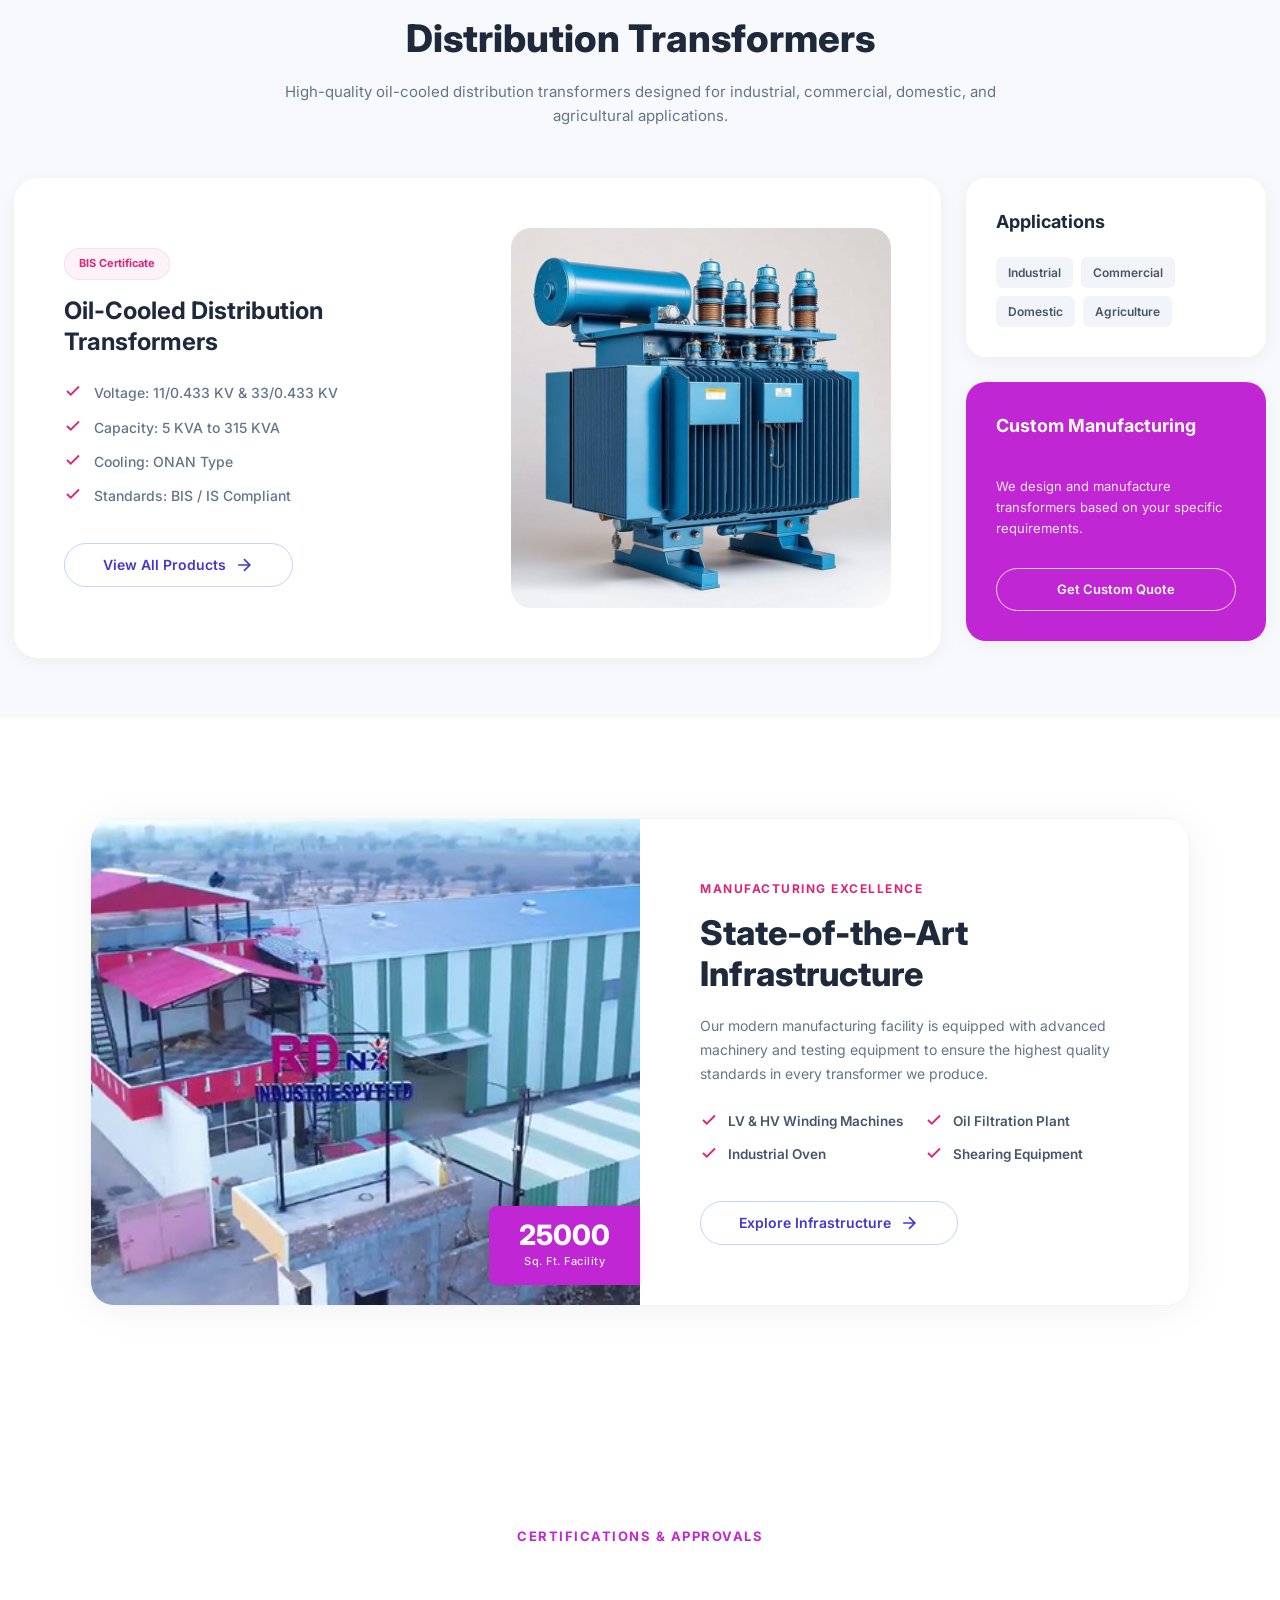
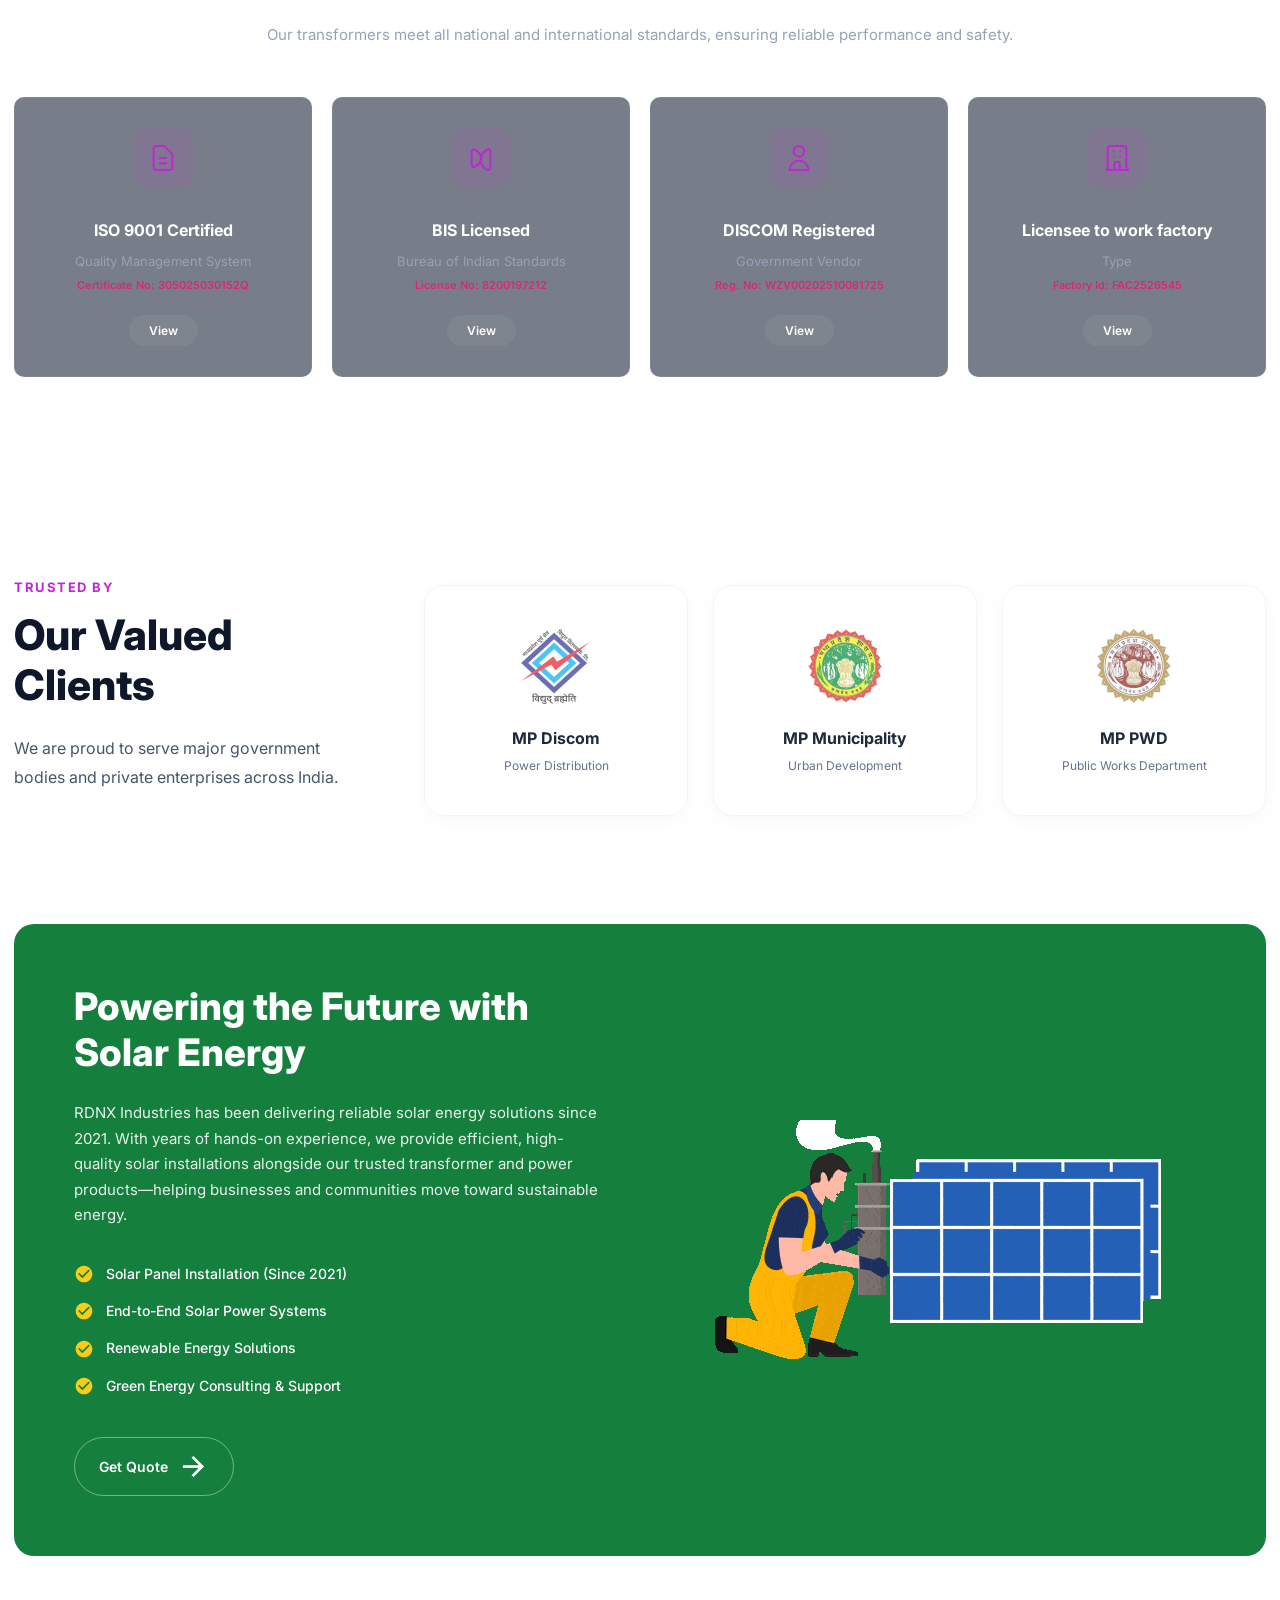
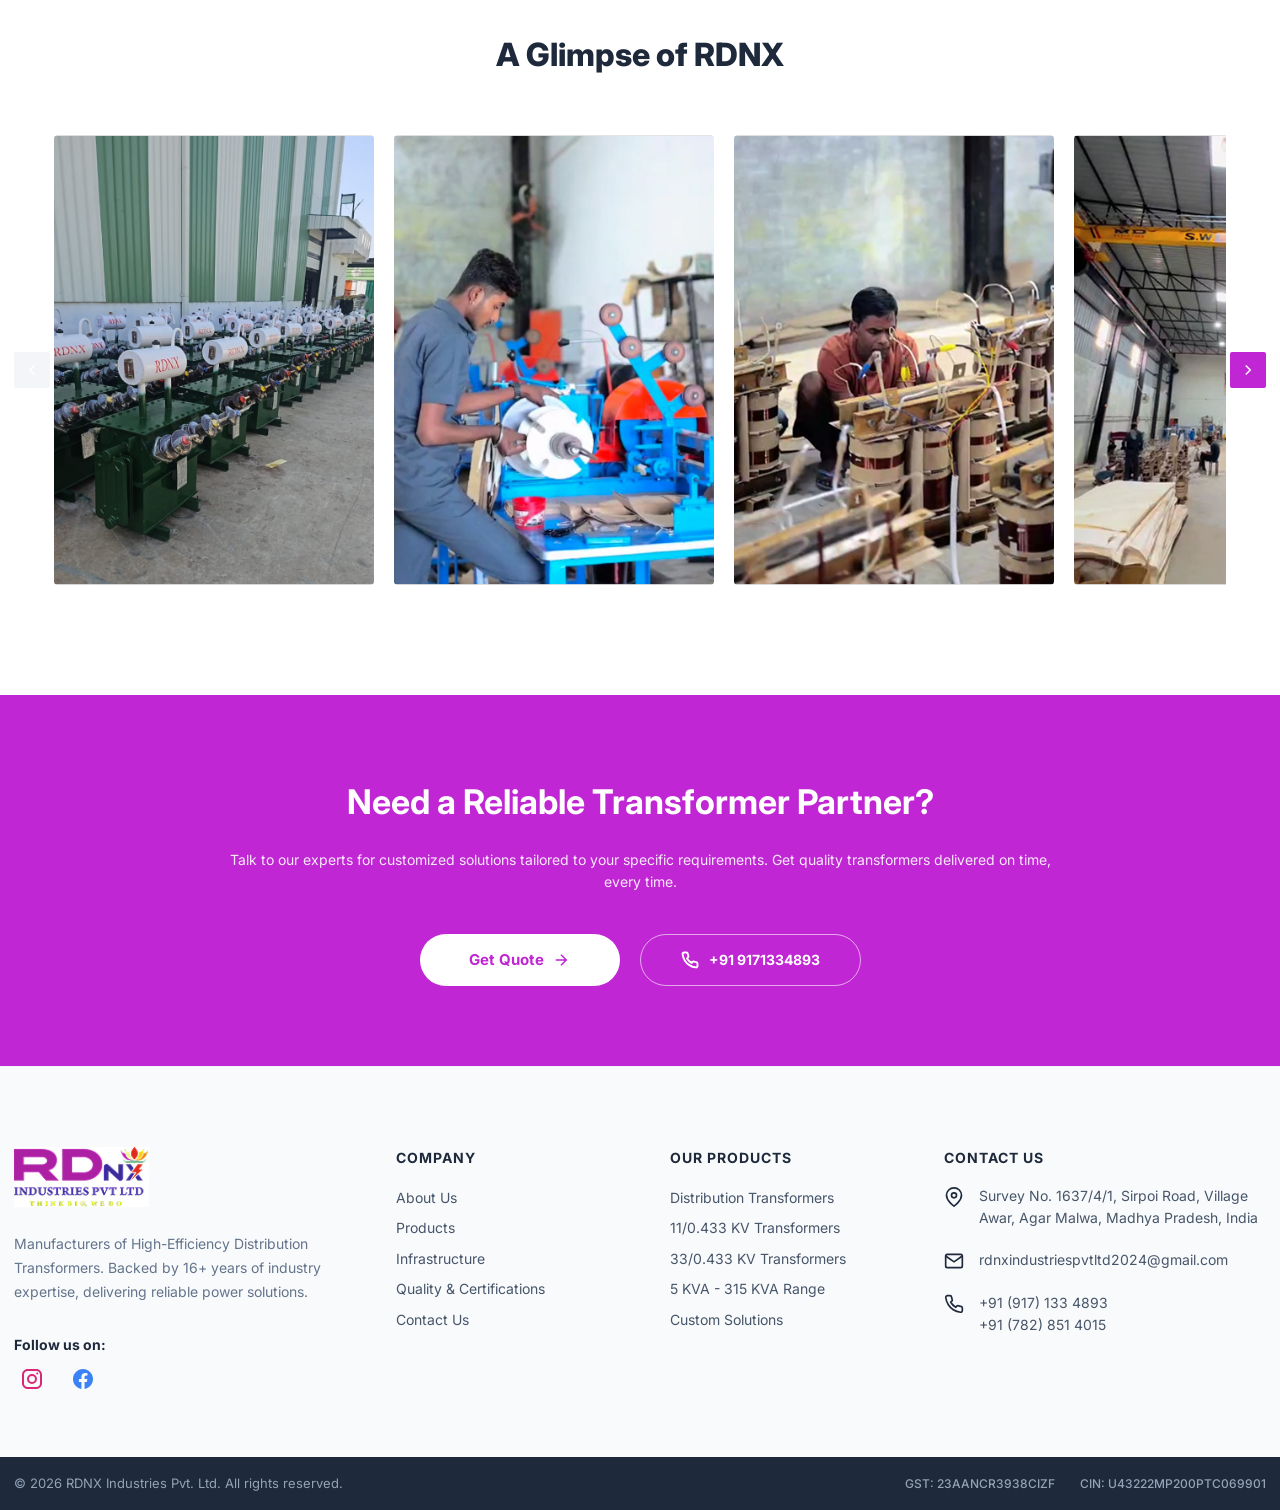
==== commit 59ca320a: "feat: Replace client logo placeholders with actual images, add new image assets, and update associat" ====
--- a/index.html
+++ b/index.html
@@ -450,18 +450,18 @@
 
                 <div class="clients-grid">
                     <div class="client-card">
-                        <div class="client-logo-placeholder"></div>
+                        <img src="/public/MP-Discom-1.jpg" alt="MP Discom Logo" class="client-logo">
                         <h4 class="client-name">MP Discom</h4>
                         <p class="client-desc">Power Distribution</p>
                     </div>
                     <div class="client-card">
-                        <div class="client-logo-placeholder"></div>
+                        <img src="/public/mp-urban-development-1.jpg" alt="MP Municipality Logo" class="client-logo">
                         <h4 class="client-name">MP Municipality</h4>
                         <p class="client-desc">Urban Development</p>
                     </div>
                     <div class="client-card">
-                        <div class="client-logo-placeholder"></div>
-                        <h4 class="client-name">PWD</h4>
+                        <img src="/public/mp-pwd-1.jpg" alt="PWD Logo" class="client-logo">
+                        <h4 class="client-name">MP PWD</h4>
                         <p class="client-desc">Public Works Department</p>
                     </div>
                 </div>
--- a/styles.css
+++ b/styles.css
@@ -1272,12 +1272,19 @@
     box-shadow: 0 10px 30px rgba(0, 0, 0, 0.06);
 }
 
-.client-logo-placeholder {
-    width: 60px;
-    height: 60px;
-    background: #fdf2f8;
-    border-radius: 50%;
+.client-logo {
+    width: 80px;
+    height: 80px;
+    object-fit: contain;
     margin: 0 auto 20px;
+    display: block;
+    opacity: 0.7;
+    transition: all 0.3s ease;
+}
+
+.client-card:hover .client-logo {
+    opacity: 1;
+    transform: scale(1.1);
 }
 
 .client-name {
